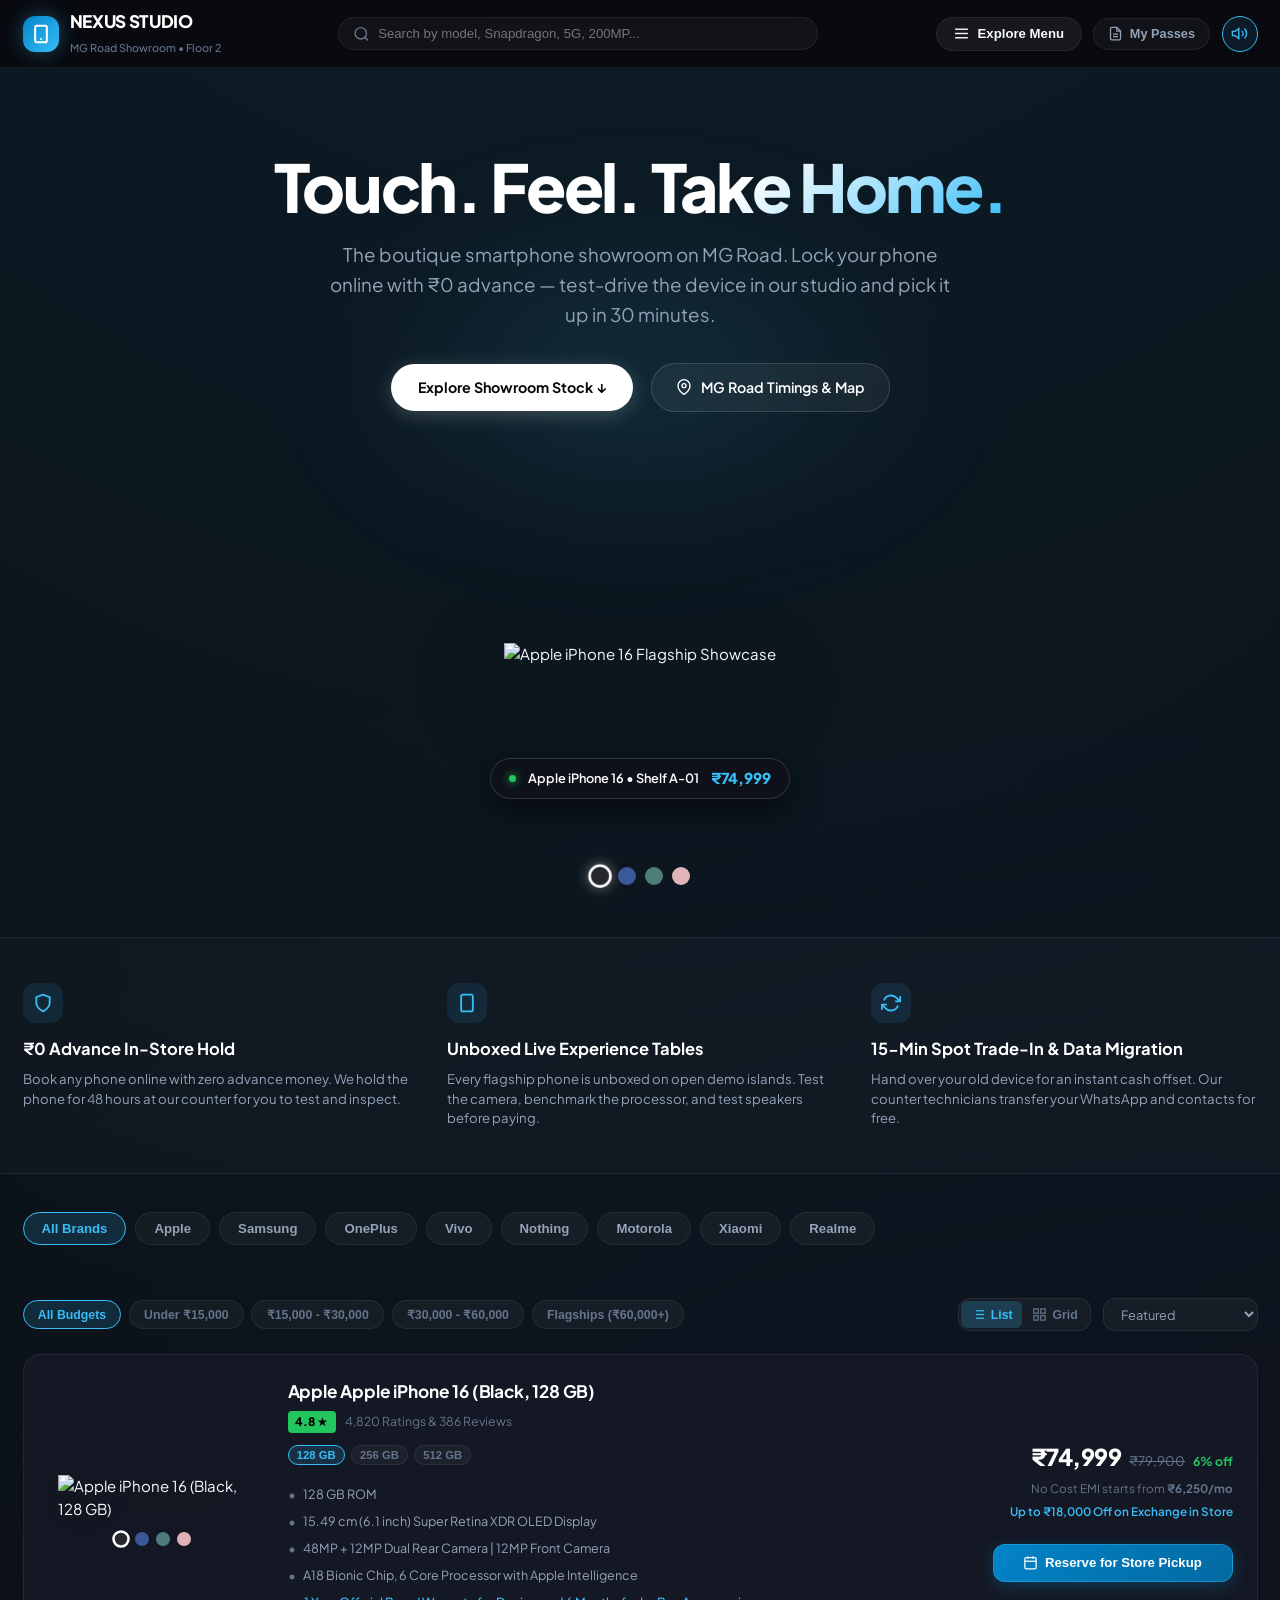
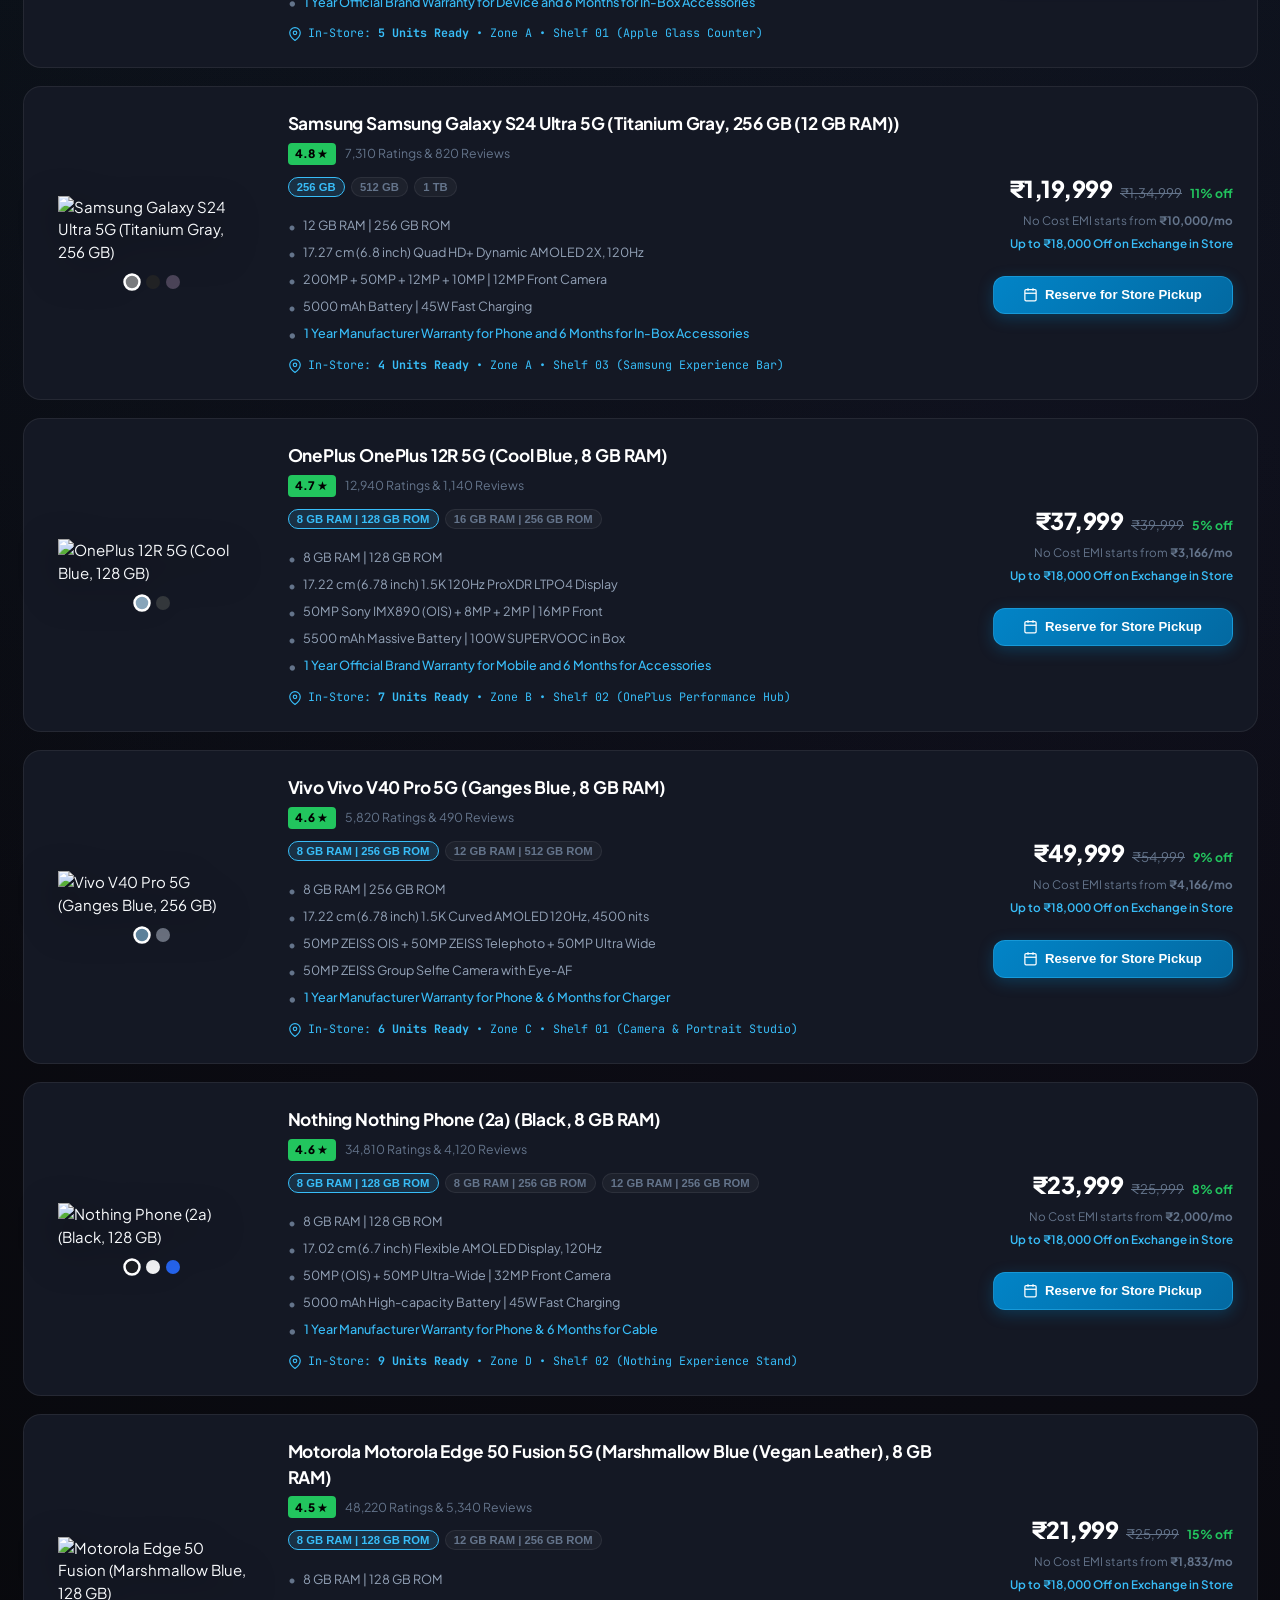
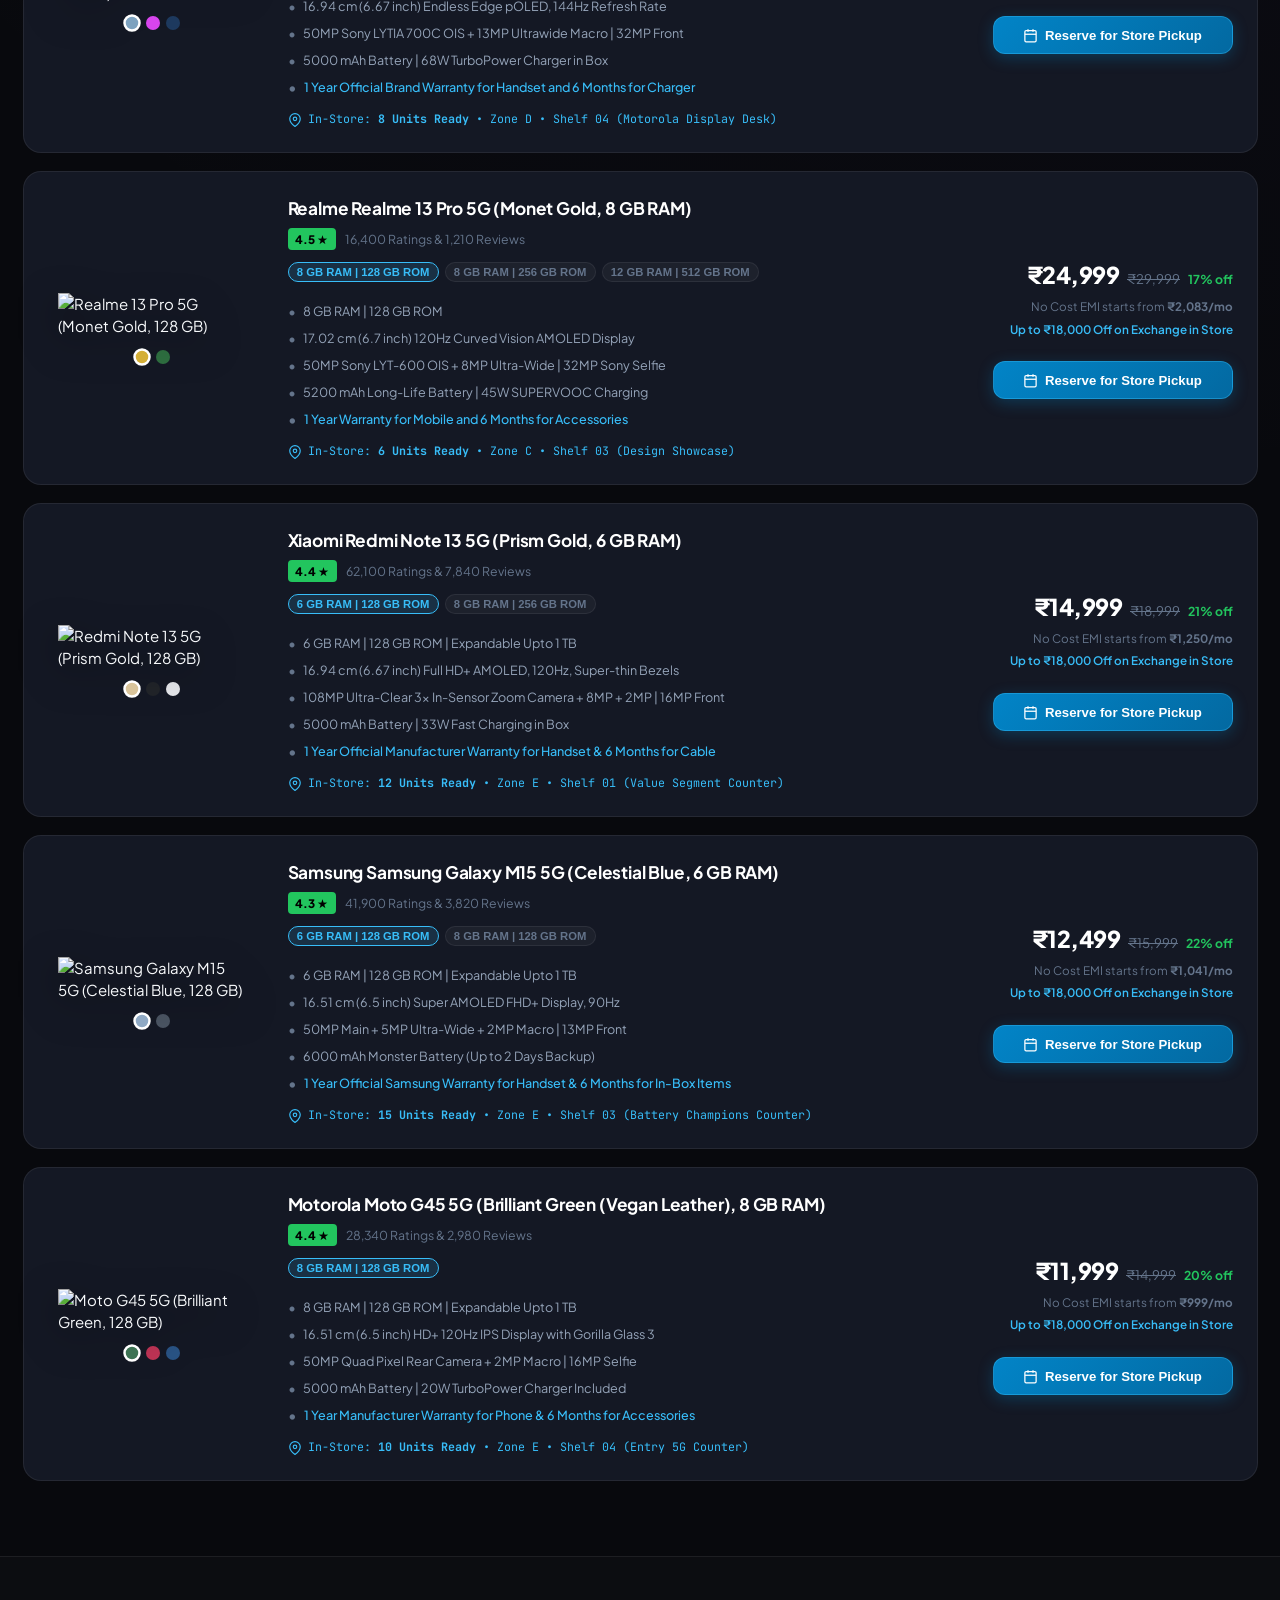
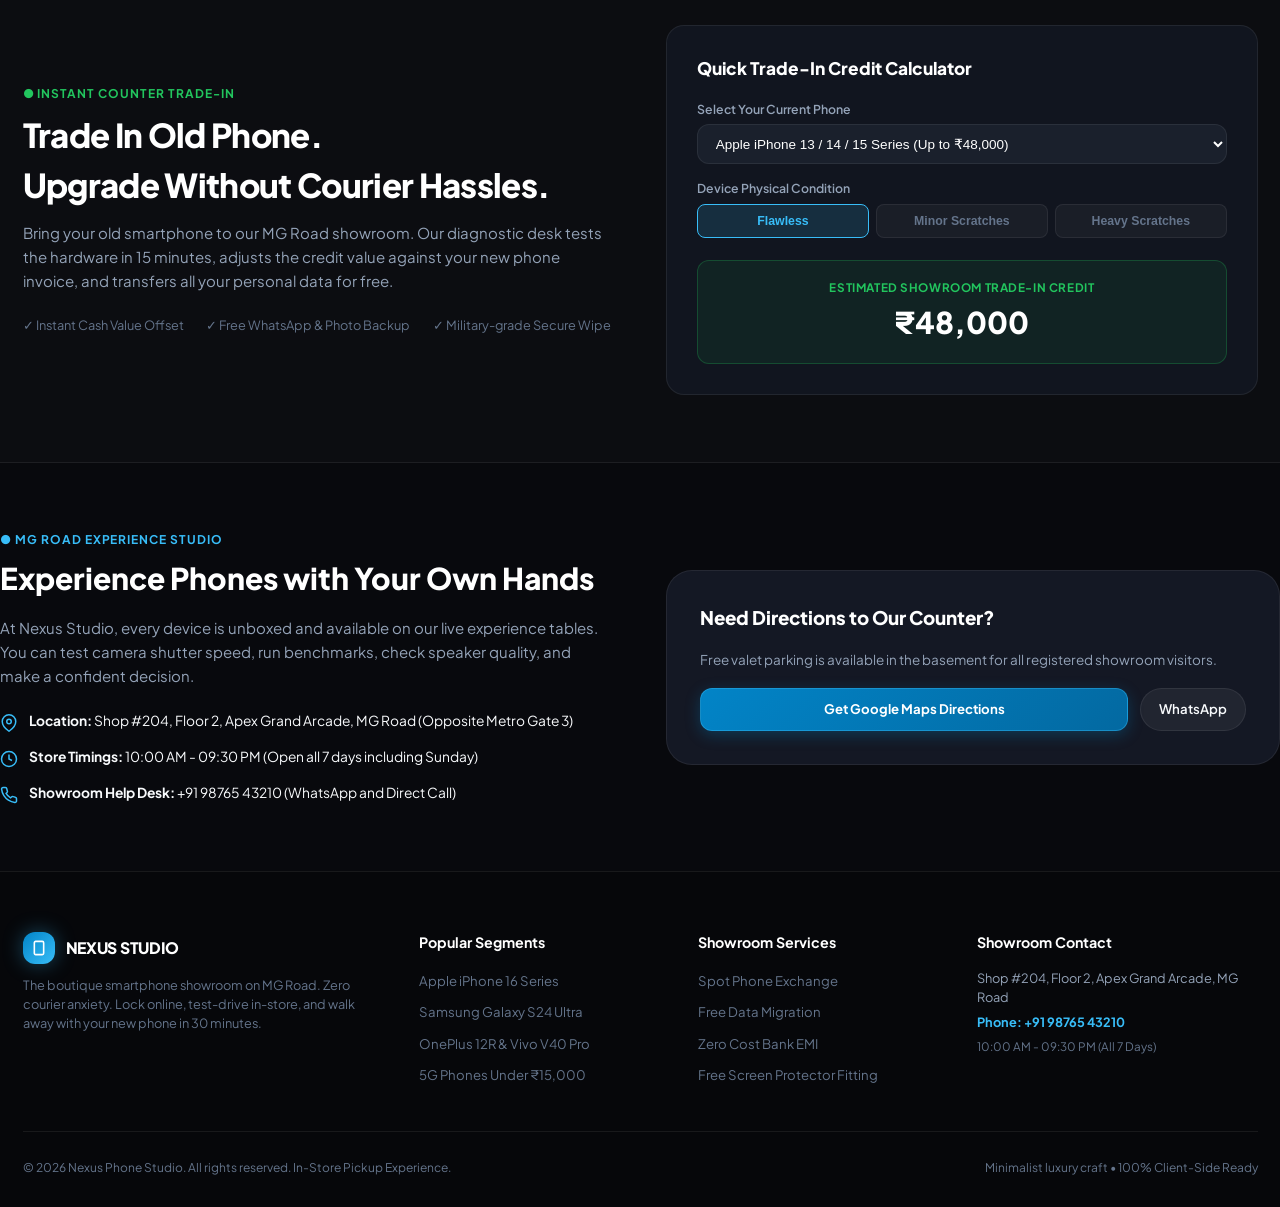
==== index.html @ be235a52 "Initial commit: Nexus Phone Studio luxury smartphone showroom website" ====
<!DOCTYPE html>
<html lang="en">
<head>
  <meta charset="UTF-8">
  <meta name="viewport" content="width=device-width, initial-scale=1.0, maximum-scale=1.0, user-scalable=no">
  <title>NEXUS STUDIO | Boutique Smartphone Showroom & In-Store Pickup</title>
  <meta name="description" content="The boutique smartphone showroom on MG Road. Reserve online with zero advance payment, test drive in-store, and pick up in 30 minutes.">
  
  <link rel="icon" href="data:image/svg+xml,<svg xmlns=%22http://www.w3.org/2000/svg%22 viewBox=%220 0 100 100%22><text y=%22.9em%22 font-size=%2290%22>📱</text></svg>">
  <meta name="theme-color" content="#08090d">

  <link rel="stylesheet" href="styles/main.css">
</head>
<body>

  <!-- Minimalist Top Navbar -->
  <header class="top-navbar">
    <div class="container nav-wrapper">
      
      <!-- Brand Logo -->
      <a href="#" class="brand-block">
        <div class="brand-icon">
          <svg width="20" height="20" viewBox="0 0 24 24" fill="none" stroke="currentColor" stroke-width="2.4" stroke-linecap="round" stroke-linejoin="round">
            <rect x="5" y="2" width="14" height="20" rx="2" ry="2"></rect>
            <line x1="12" y1="18" x2="12.01" y2="18"></line>
          </svg>
        </div>
        <div>
          <span class="brand-name">NEXUS STUDIO</span>
          <span class="brand-sub">MG Road Showroom • Floor 2</span>
        </div>
      </a>

      <!-- Center Search Field -->
      <div class="nav-search-wrap">
        <svg width="17" height="17" viewBox="0 0 24 24" fill="none" stroke="currentColor" stroke-width="2"><circle cx="11" cy="11" r="8"></circle><line x1="21" y1="21" x2="16.65" y2="16.65"></line></svg>
        <input type="text" id="navSearchInput" class="nav-search-input" placeholder="Search by model, Snapdragon, 5G, 200MP...">
      </div>

      <!-- Nav Actions (Explore Menu Button + Passes) -->
      <div class="nav-actions-wrap">
        
        <!-- Unified Explore Menu Button (Consolidates all navigation links) -->
        <button id="exploreMenuBtn" class="btn-explore-menu" title="Open Categories & Showroom Navigation">
          <svg width="17" height="17" viewBox="0 0 24 24" fill="none" stroke="currentColor" stroke-width="2"><line x1="3" y1="12" x2="21" y2="12"></line><line x1="3" y1="6" x2="21" y2="6"></line><line x1="3" y1="18" x2="21" y2="18"></line></svg>
          <span>Explore Menu</span>
        </button>

        <!-- My Reservations Pass Button -->
        <button class="btn-reservations-pill" onclick="openMyBookingsModal();" title="View my reserved phone passes">
          <svg width="15" height="15" viewBox="0 0 24 24" fill="none" stroke="currentColor" stroke-width="2"><path d="M14 2H6a2 2 0 0 0-2 2v16a2 2 0 0 0 2 2h12a2 2 0 0 0 2-2V8z"></path><polyline points="14 2 14 8 20 8"></polyline><line x1="16" y1="13" x2="8" y2="13"></line><line x1="16" y1="17" x2="8" y2="17"></line></svg>
          <span>My Passes</span>
          <span id="reservationsCountBadge" class="reservation-count-badge" style="display: none;">0</span>
        </button>

        <!-- Sound Synthesizer Toggle -->
        <button id="soundToggleBtn" class="icon-btn active" title="Toggle tactile sound effects">
          <svg width="17" height="17" viewBox="0 0 24 24" fill="none" stroke="currentColor" stroke-width="2"><polygon points="11 5 6 9 2 9 2 15 6 15 11 19 11 5"></polygon><path d="M19.07 4.93a10 10 0 0 1 0 14.14M15.54 8.46a5 5 0 0 1 0 7.07"></path></svg>
        </button>

      </div>
    </div>
  </header>

  <!-- Unified Slide-Out Explore Drawer -->
  <div class="explore-drawer-overlay" id="exploreDrawerOverlay">
    <div class="explore-drawer-panel">
      <div class="drawer-header">
        <h3>Showroom Directory</h3>
        <button class="modal-close-btn" id="closeExploreDrawer">
          <svg width="16" height="16" viewBox="0 0 24 24" fill="none" stroke="currentColor" stroke-width="2"><line x1="18" y1="6" x2="6" y2="18"></line><line x1="6" y1="6" x2="18" y2="18"></line></svg>
        </button>
      </div>

      <div class="drawer-section-title">Shop by Budget Tier</div>
      <ul class="drawer-nav-list">
        <li class="drawer-nav-item">
          <a href="#catalog" onclick="selectBudget('all');">
            <span>All Showroom Phones</span>
            <svg width="14" height="14" viewBox="0 0 24 24" fill="none" stroke="currentColor" stroke-width="2"><polyline points="9 18 15 12 9 6"></polyline></svg>
          </a>
        </li>
        <li class="drawer-nav-item">
          <a href="#catalog" onclick="selectBudget('under-15k');">
            <span>Budget Champions (Under ₹15,000)</span>
            <svg width="14" height="14" viewBox="0 0 24 24" fill="none" stroke="currentColor" stroke-width="2"><polyline points="9 18 15 12 9 6"></polyline></svg>
          </a>
        </li>
        <li class="drawer-nav-item">
          <a href="#catalog" onclick="selectBudget('15k-30k');">
            <span>Value Segment (₹15,000 - ₹30,000)</span>
            <svg width="14" height="14" viewBox="0 0 24 24" fill="none" stroke="currentColor" stroke-width="2"><polyline points="9 18 15 12 9 6"></polyline></svg>
          </a>
        </li>
        <li class="drawer-nav-item">
          <a href="#catalog" onclick="selectBudget('30k-60k');">
            <span>Premium Mid-Range (₹30,000 - ₹60,000)</span>
            <svg width="14" height="14" viewBox="0 0 24 24" fill="none" stroke="currentColor" stroke-width="2"><polyline points="9 18 15 12 9 6"></polyline></svg>
          </a>
        </li>
        <li class="drawer-nav-item">
          <a href="#catalog" onclick="selectBudget('flagship');">
            <span>Elite Flagships (₹60,000+)</span>
            <svg width="14" height="14" viewBox="0 0 24 24" fill="none" stroke="currentColor" stroke-width="2"><polyline points="9 18 15 12 9 6"></polyline></svg>
          </a>
        </li>
      </ul>

      <div class="drawer-section-title">Showroom Experience & Tools</div>
      <ul class="drawer-nav-list">
        <li class="drawer-nav-item">
          <a href="#tradeIn">
            <span>Instant Old Phone Trade-In Estimator</span>
            <svg width="14" height="14" viewBox="0 0 24 24" fill="none" stroke="currentColor" stroke-width="2"><polyline points="9 18 15 12 9 6"></polyline></svg>
          </a>
        </li>
        <li class="drawer-nav-item">
          <a href="#storeLocation">
            <span>MG Road Showroom Hours & Directions</span>
            <svg width="14" height="14" viewBox="0 0 24 24" fill="none" stroke="currentColor" stroke-width="2"><polyline points="9 18 15 12 9 6"></polyline></svg>
          </a>
        </li>
        <li class="drawer-nav-item">
          <a href="javascript:void(0)" onclick="openMyBookingsModal();">
            <span>View My Active Hold Passes</span>
            <svg width="14" height="14" viewBox="0 0 24 24" fill="none" stroke="currentColor" stroke-width="2"><polyline points="9 18 15 12 9 6"></polyline></svg>
          </a>
        </li>
      </ul>

      <div style="margin-top: auto; background: rgba(255,255,255,0.03); border: 1px solid var(--border-subtle); border-radius: var(--radius-md); padding: 1.2rem;">
        <div style="font-weight: 700; color: #fff; font-size: 0.95rem; margin-bottom: 0.3rem;">🏬 MG Road Experience Studio</div>
        <div style="font-size: 0.8rem; color: var(--text-secondary); line-height: 1.4; margin-bottom: 0.5rem;">
          Lock any smartphone online for ₹0 advance. Pick it up in 30 minutes at our counter after personal hands-on testing.
        </div>
        <span style="font-size: 0.75rem; color: var(--accent-cyan); font-weight: 700;">Open Today: 10:00 AM - 09:30 PM</span>
      </div>
    </div>
  </div>

  <!-- Ultra-Clean, Spacious Hero Section (Apple & Nothing Style) -->
  <section class="hero-luxury-stage">
    <div class="container">
      
      <!-- Big Bold Typography -->
      <h1 class="hero-headline">
        Touch. Feel. <span class="gradient-word">Take Home.</span>
      </h1>

      <p class="hero-subheading">
        The boutique smartphone showroom on MG Road. Lock your phone online with ₹0 advance — test-drive the device in our studio and pick it up in 30 minutes.
      </p>

      <!-- Two Clean Action Buttons -->
      <div class="hero-actions-center">
        <a href="#catalog" class="btn-hero-primary" onclick="window.soundEngine.playClick();">
          <span>Explore Showroom Stock ↓</span>
        </a>
        <a href="#storeLocation" class="btn-hero-secondary" onclick="window.soundEngine.playTick();">
          <svg width="16" height="16" viewBox="0 0 24 24" fill="none" stroke="currentColor" stroke-width="2"><path d="M21 10c0 7-9 13-9 13s-9-6-9-13a9 9 0 0 1 18 0z"></path><circle cx="12" cy="10" r="3"></circle></svg>
          <span>MG Road Timings & Map</span>
        </a>
      </div>

      <!-- Center Floating Unboxed Phone Showcase -->
      <div class="hero-phone-showcase">
        <div class="hero-phone-visual-wrap">
          <img 
            id="heroFeaturedImg"
            src="https://images.unsplash.com/photo-1592750475338-74b7b21085ab?auto=format&fit=crop&w=800&q=80" 
            alt="Apple iPhone 16 Flagship Showcase" 
            class="hero-featured-image"
          />

          <!-- Minimalist Floating Tag -->
          <div class="hero-phone-floating-tag">
            <span class="pulse-dot-green"></span>
            <span class="hero-tag-text" id="heroTagText">Apple iPhone 16 • Shelf A-01</span>
            <span class="hero-tag-price" id="heroTagPrice">₹74,999</span>
          </div>
        </div>

        <!-- Interactive Color Dots for Hero Phone -->
        <div class="hero-color-picker">
          <button class="hero-color-dot active" style="background-color: #26282b;" title="Black Titanium" data-hero-img="https://images.unsplash.com/photo-1592750475338-74b7b21085ab?auto=format&fit=crop&w=800&q=80" data-hero-title="Apple iPhone 16 (Black) • Shelf A-01" data-hero-price="₹74,999"></button>
          <button class="hero-color-dot" style="background-color: #3b5898;" title="Ultramarine" data-hero-img="https://images.unsplash.com/photo-1510557880182-3d4d3cba35a5?auto=format&fit=crop&w=800&q=80" data-hero-title="Apple iPhone 16 (Ultramarine) • Shelf A-01" data-hero-price="₹74,999"></button>
          <button class="hero-color-dot" style="background-color: #4f7d79;" title="Teal" data-hero-img="https://images.unsplash.com/photo-1565849904461-04a58ad377e0?auto=format&fit=crop&w=800&q=80" data-hero-title="Apple iPhone 16 (Teal) • Shelf A-01" data-hero-price="₹74,999"></button>
          <button class="hero-color-dot" style="background-color: #e0b4b8;" title="Pink" data-hero-img="https://images.unsplash.com/photo-1580910051074-3eb694886505?auto=format&fit=crop&w=800&q=80" data-hero-title="Apple iPhone 16 (Pink) • Shelf A-01" data-hero-price="₹74,999"></button>
        </div>
      </div>

    </div>
  </section>

  <!-- Clean 3-Pillar Trust Strip (Spacious, Uncluttered) -->
  <section class="trust-strip-section">
    <div class="container trust-pillars-grid">
      <div class="trust-pillar-card">
        <div class="trust-icon-box">
          <svg width="20" height="20" viewBox="0 0 24 24" fill="none" stroke="currentColor" stroke-width="2.2"><path d="M12 22s8-4 8-10V5l-8-3-8 3v7c0 6 8 10 8 10z"></path></svg>
        </div>
        <h3>₹0 Advance In-Store Hold</h3>
        <p>Book any phone online with zero advance money. We hold the phone for 48 hours at our counter for you to test and inspect.</p>
      </div>

      <div class="trust-pillar-card">
        <div class="trust-icon-box">
          <svg width="20" height="20" viewBox="0 0 24 24" fill="none" stroke="currentColor" stroke-width="2.2"><rect x="5" y="2" width="14" height="20" rx="2" ry="2"></rect><line x1="12" y1="18" x2="12.01" y2="18"></line></svg>
        </div>
        <h3>Unboxed Live Experience Tables</h3>
        <p>Every flagship phone is unboxed on open demo islands. Test the camera, benchmark the processor, and test speakers before paying.</p>
      </div>

      <div class="trust-pillar-card">
        <div class="trust-icon-box">
          <svg width="20" height="20" viewBox="0 0 24 24" fill="none" stroke="currentColor" stroke-width="2.2"><polyline points="23 4 23 10 17 10"></polyline><polyline points="1 20 1 14 7 14"></polyline><path d="M3.51 9a9 9 0 0 1 14.85-3.36L23 10M1 14l4.64 4.36A9 9 0 0 0 20.49 15"></path></svg>
        </div>
        <h3>15-Min Spot Trade-In & Data Migration</h3>
        <p>Hand over your old device for an instant cash offset. Our counter technicians transfer your WhatsApp and contacts for free.</p>
      </div>
    </div>
  </section>

  <!-- Clean Brand Selector Rail -->
  <section class="brand-rail-section">
    <div class="container">
      <div class="brand-pills-scroll" id="brandPillsScroll">
        <button class="brand-btn active" data-brand="all">All Brands</button>
        <button class="brand-btn" data-brand="Apple">Apple</button>
        <button class="brand-btn" data-brand="Samsung">Samsung</button>
        <button class="brand-btn" data-brand="OnePlus">OnePlus</button>
        <button class="brand-btn" data-brand="Vivo">Vivo</button>
        <button class="brand-btn" data-brand="Nothing">Nothing</button>
        <button class="brand-btn" data-brand="Motorola">Motorola</button>
        <button class="brand-btn" data-brand="Xiaomi">Xiaomi</button>
        <button class="brand-btn" data-brand="Realme">Realme</button>
      </div>
    </div>
  </section>

  <!-- Flipkart & Meesho Inspired Catalog Section -->
  <section class="catalog-section" id="catalog">
    <div class="container">
      
      <!-- Clean Catalog Header & Filter Bar -->
      <div class="catalog-header-clean">
        
        <!-- Budget Filters (Placed cleanly in catalog where they belong) -->
        <div class="budget-filter-group" id="budgetFilters">
          <button class="budget-filter-btn active" data-budget="all">All Budgets</button>
          <button class="budget-filter-btn" data-budget="under-15k">Under ₹15,000</button>
          <button class="budget-filter-btn" data-budget="15k-30k">₹15,000 - ₹30,000</button>
          <button class="budget-filter-btn" data-budget="30k-60k">₹30,000 - ₹60,000</button>
          <button class="budget-filter-btn" data-budget="flagship">Flagships (₹60,000+)</button>
        </div>

        <!-- View Mode & Sort Controls -->
        <div class="catalog-view-sort-group">
          <div class="view-mode-toggle">
            <button id="viewModeList" class="view-mode-btn active" title="Detailed Flipkart list view">
              <svg width="15" height="15" viewBox="0 0 24 24" fill="none" stroke="currentColor" stroke-width="2"><line x1="8" y1="6" x2="21" y2="6"></line><line x1="8" y1="12" x2="21" y2="12"></line><line x1="8" y1="18" x2="21" y2="18"></line><line x1="3" y1="6" x2="3.01" y2="6"></line><line x1="3" y1="12" x2="3.01" y2="12"></line><line x1="3" y1="18" x2="3.01" y2="18"></line></svg>
              <span>List</span>
            </button>
            <button id="viewModeGrid" class="view-mode-btn" title="Compact grid view">
              <svg width="15" height="15" viewBox="0 0 24 24" fill="none" stroke="currentColor" stroke-width="2"><rect x="3" y="3" width="7" height="7"></rect><rect x="14" y="3" width="7" height="7"></rect><rect x="14" y="14" width="7" height="7"></rect><rect x="3" y="14" width="7" height="7"></rect></svg>
              <span>Grid</span>
            </button>
          </div>

          <select id="sortSelect" class="sort-select">
            <option value="featured">Featured</option>
            <option value="price-low">Price: Low to High</option>
            <option value="price-high">Price: High to Low</option>
            <option value="rating">Top Rated</option>
          </select>
        </div>

      </div>

      <!-- Phone Cards Dynamic Container (Flipkart List / Grid) -->
      <div id="phoneContainer" class="phone-list-container">
        <!-- Rendered by scripts/app.js -->
      </div>

    </div>
  </section>

  <!-- Spot Trade-In & Exchange Estimator -->
  <section class="trade-in-strip-section" id="tradeIn">
    <div class="container trade-in-flex">
      <div>
        <div style="font-size: 0.8rem; color: var(--accent-green); font-weight: 700; text-transform: uppercase; letter-spacing: 0.08em; margin-bottom: 0.5rem;">
          ● Instant Counter Trade-In
        </div>
        <h2 style="font-size: 2.2rem; font-weight: 800; color: #fff; margin-bottom: 0.8rem; letter-spacing: -0.02em;">
          Trade In Old Phone.<br>Upgrade Without Courier Hassles.
        </h2>
        <p style="color: var(--text-secondary); font-size: 1rem; line-height: 1.6; margin-bottom: 1.5rem;">
          Bring your old smartphone to our MG Road showroom. Our diagnostic desk tests the hardware in 15 minutes, adjusts the credit value against your new phone invoice, and transfers all your personal data for free.
        </p>
        <div style="display: flex; gap: 1.5rem; color: var(--text-muted); font-size: 0.85rem;">
          <div>✓ Instant Cash Value Offset</div>
          <div>✓ Free WhatsApp & Photo Backup</div>
          <div>✓ Military-grade Secure Wipe</div>
        </div>
      </div>

      <!-- Trade-In Calculator Box -->
      <div class="trade-calc-panel">
        <h3 style="font-size: 1.15rem; font-weight: 800; color: #fff; margin-bottom: 1.2rem;">Quick Trade-In Credit Calculator</h3>
        
        <div style="margin-bottom: 1rem;">
          <label style="display: block; font-size: 0.82rem; font-weight: 600; color: var(--text-secondary); margin-bottom: 0.4rem;">Select Your Current Phone</label>
          <select id="tradeDeviceSelect" style="width: 100%; background: #1a202c; border: 1px solid var(--border-subtle); border-radius: var(--radius-md); padding: 0.7rem 0.9rem; color: #fff; outline: none; font-size: 0.9rem;">
            <option value="iphone-13-15" data-max="48000">Apple iPhone 13 / 14 / 15 Series (Up to ₹48,000)</option>
            <option value="iphone-11-12" data-max="26000">Apple iPhone 11 / 12 Series (Up to ₹26,000)</option>
            <option value="samsung-s22-24" data-max="42000">Samsung Galaxy S22 / S23 / S24 Series (Up to ₹42,000)</option>
            <option value="oneplus-10-12" data-max="28000">OnePlus 10 / 11 / 12 Series (Up to ₹28,000)</option>
            <option value="budget-midrange" data-max="14000">Xiaomi / Realme / Moto 5G Models (Up to ₹14,000)</option>
          </select>
        </div>

        <div style="margin-bottom: 1.5rem;">
          <label style="display: block; font-size: 0.82rem; font-weight: 600; color: var(--text-secondary); margin-bottom: 0.4rem;">Device Physical Condition</label>
          <div style="display: grid; grid-template-columns: repeat(3, 1fr); gap: 0.5rem;">
            <button class="budget-filter-btn cond-btn active" data-factor="1.0" style="text-align: center; border-radius: var(--radius-sm); padding: 0.6rem 0.3rem;">Flawless</button>
            <button class="budget-filter-btn cond-btn" data-factor="0.8" style="text-align: center; border-radius: var(--radius-sm); padding: 0.6rem 0.3rem;">Minor Scratches</button>
            <button class="budget-filter-btn cond-btn" data-factor="0.55" style="text-align: center; border-radius: var(--radius-sm); padding: 0.6rem 0.3rem;">Heavy Scratches</button>
          </div>
        </div>

        <div style="background: rgba(34, 197, 94, 0.08); border: 1px solid rgba(34, 197, 94, 0.25); border-radius: var(--radius-md); padding: 1.2rem; text-align: center;">
          <span style="font-size: 0.78rem; color: var(--accent-green); text-transform: uppercase; font-weight: 700; letter-spacing: 0.05em; display: block; margin-bottom: 0.2rem;">Estimated Showroom Trade-In Credit</span>
          <strong id="tradeOutputValue" style="font-size: 2rem; font-weight: 800; color: #ffffff;">₹48,000</strong>
        </div>
      </div>
    </div>
  </section>

  <!-- Showroom Physical Location Section -->
  <section class="container" id="storeLocation" style="padding: 4.5rem 0;">
    <div style="display: grid; grid-template-columns: 1fr 1fr; gap: 3.5rem; align-items: center;">
      <div>
        <div style="font-size: 0.8rem; color: var(--accent-cyan); font-weight: 700; text-transform: uppercase; letter-spacing: 0.08em; margin-bottom: 0.5rem;">
          ● MG Road Experience Studio
        </div>
        <h2 style="font-size: 2rem; font-weight: 800; color: #fff; margin-bottom: 1rem;">Experience Phones with Your Own Hands</h2>
        <p style="color: var(--text-secondary); font-size: 1rem; line-height: 1.6; margin-bottom: 1.5rem;">
          At Nexus Studio, every device is unboxed and available on our live experience tables. You can test camera shutter speed, run benchmarks, check speaker quality, and make a confident decision.
        </p>

        <div style="display: flex; flex-direction: column; gap: 1rem; font-size: 0.92rem; color: var(--text-primary);">
          <div style="display: flex; gap: 0.75rem; align-items: flex-start;">
            <svg style="color: var(--accent-cyan); flex-shrink: 0; margin-top: 0.2rem;" width="18" height="18" viewBox="0 0 24 24" fill="none" stroke="currentColor" stroke-width="2"><path d="M21 10c0 7-9 13-9 13s-9-6-9-13a9 9 0 0 1 18 0z"></path><circle cx="12" cy="10" r="3"></circle></svg>
            <div><strong>Location:</strong> Shop #204, Floor 2, Apex Grand Arcade, MG Road (Opposite Metro Gate 3)</div>
          </div>
          <div style="display: flex; gap: 0.75rem; align-items: flex-start;">
            <svg style="color: var(--accent-cyan); flex-shrink: 0; margin-top: 0.2rem;" width="18" height="18" viewBox="0 0 24 24" fill="none" stroke="currentColor" stroke-width="2"><circle cx="12" cy="12" r="10"></circle><polyline points="12 6 12 12 16 14"></polyline></svg>
            <div><strong>Store Timings:</strong> 10:00 AM - 09:30 PM (Open all 7 days including Sunday)</div>
          </div>
          <div style="display: flex; gap: 0.75rem; align-items: flex-start;">
            <svg style="color: var(--accent-cyan); flex-shrink: 0; margin-top: 0.2rem;" width="18" height="18" viewBox="0 0 24 24" fill="none" stroke="currentColor" stroke-width="2"><path d="M22 16.92v3a2 2 0 0 1-2.18 2 19.79 19.79 0 0 1-8.63-3.07 19.5 19.5 0 0 1-6-6 19.79 19.79 0 0 1-3.07-8.67A2 2 0 0 1 4.11 2h3a2 2 0 0 1 2 1.72 12.84 12.84 0 0 0 .7 2.81 2 2 0 0 1-.45 2.11L8.09 9.91a16 16 0 0 0 6 6l1.27-1.27a2 2 0 0 1 2.11-.45 12.84 12.84 0 0 0 2.81.7A2 2 0 0 1 22 16.92z"></path></svg>
            <div><strong>Showroom Help Desk:</strong> +91 98765 43210 (WhatsApp and Direct Call)</div>
          </div>
        </div>
      </div>

      <!-- Action Card -->
      <div style="background: var(--bg-card); border: 1px solid var(--border-subtle); border-radius: var(--radius-xl); padding: 2.2rem; display: flex; flex-direction: column; gap: 1.2rem;">
        <h3 style="font-size: 1.25rem; font-weight: 800; color: #fff;">Need Directions to Our Counter?</h3>
        <p style="font-size: 0.9rem; color: var(--text-secondary); line-height: 1.5;">
          Free valet parking is available in the basement for all registered showroom visitors.
        </p>
        <div style="display: flex; gap: 0.8rem;">
          <a href="https://maps.google.com" target="_blank" class="btn-primary-reserve" style="flex: 1; text-decoration: none; margin-top: 0;">
            <span>Get Google Maps Directions</span>
          </a>
          <a href="https://wa.me/919876543210" target="_blank" class="btn-explore-menu" style="display: flex; align-items: center; justify-content: center; text-decoration: none; padding: 0.7rem 1.2rem;">
            <span>WhatsApp</span>
          </a>
        </div>
      </div>
    </div>
  </section>

  <!-- Reservation Pass Modal -->
  <div class="modal-overlay" id="reservationModal">
    <div class="reservation-modal-box">
      <button class="modal-close-btn" id="modalCloseBtn">
        <svg width="16" height="16" viewBox="0 0 24 24" fill="none" stroke="currentColor" stroke-width="2"><line x1="18" y1="6" x2="6" y2="18"></line><line x1="6" y1="6" x2="18" y2="18"></line></svg>
      </button>
      <div id="reservationModalContent">
        <!-- Rendered dynamically by scripts/app.js -->
      </div>
    </div>
  </div>

  <!-- My Bookings Modal -->
  <div class="modal-overlay" id="myBookingsModal">
    <div class="reservation-modal-box">
      <button class="modal-close-btn" onclick="closeMyBookingsModal();">
        <svg width="16" height="16" viewBox="0 0 24 24" fill="none" stroke="currentColor" stroke-width="2"><line x1="18" y1="6" x2="6" y2="18"></line><line x1="6" y1="6" x2="18" y2="18"></line></svg>
      </button>
      <div style="margin-bottom: 1.5rem;">
        <h3 style="font-size: 1.4rem; font-weight: 800; color: #fff; margin-bottom: 0.3rem;">My In-Store Hold Passes</h3>
        <p style="font-size: 0.85rem; color: var(--text-secondary);">Your active reservations and counter QR pickup codes.</p>
      </div>
      <div id="myBookingsList"></div>
    </div>
  </div>

  <!-- Minimalist Clean Footer -->
  <footer class="main-footer">
    <div class="container">
      <div class="footer-top-grid">
        <div class="footer-col">
          <div class="brand-block" style="margin-bottom: 0.8rem;">
            <div class="brand-icon" style="width: 32px; height: 32px;">
              <svg width="16" height="16" viewBox="0 0 24 24" fill="none" stroke="currentColor" stroke-width="2.4"><rect x="5" y="2" width="14" height="20" rx="2" ry="2"></rect><line x1="12" y1="18" x2="12.01" y2="18"></line></svg>
            </div>
            <span class="brand-name" style="font-size: 1.05rem;">NEXUS STUDIO</span>
          </div>
          <p style="font-size: 0.85rem; color: var(--text-muted); line-height: 1.5;">
            The boutique smartphone showroom on MG Road. Zero courier anxiety. Lock online, test-drive in-store, and walk away with your new phone in 30 minutes.
          </p>
        </div>

        <div class="footer-col">
          <h4>Popular Segments</h4>
          <ul>
            <li><a href="#catalog" onclick="selectBudget('flagship');">Apple iPhone 16 Series</a></li>
            <li><a href="#catalog" onclick="selectBudget('flagship');">Samsung Galaxy S24 Ultra</a></li>
            <li><a href="#catalog" onclick="selectBudget('30k-60k');">OnePlus 12R & Vivo V40 Pro</a></li>
            <li><a href="#catalog" onclick="selectBudget('under-15k');">5G Phones Under ₹15,000</a></li>
          </ul>
        </div>

        <div class="footer-col">
          <h4>Showroom Services</h4>
          <ul>
            <li><a href="#tradeIn">Spot Phone Exchange</a></li>
            <li><a href="#storeLocation">Free Data Migration</a></li>
            <li><a href="#storeLocation">Zero Cost Bank EMI</a></li>
            <li><a href="#storeLocation">Free Screen Protector Fitting</a></li>
          </ul>
        </div>

        <div class="footer-col">
          <h4>Showroom Contact</h4>
          <p style="font-size: 0.85rem; color: var(--text-secondary); margin-bottom: 0.4rem;">Shop #204, Floor 2, Apex Grand Arcade, MG Road</p>
          <p style="font-size: 0.85rem; color: var(--accent-cyan); font-weight: 700;">Phone: +91 98765 43210</p>
          <p style="font-size: 0.78rem; color: var(--text-muted); margin-top: 0.4rem;">10:00 AM - 09:30 PM (All 7 Days)</p>
        </div>
      </div>

      <div style="border-top: 1px solid var(--border-subtle); padding-top: 1.8rem; display: flex; justify-content: space-between; align-items: center; font-size: 0.8rem; color: var(--text-muted); flex-wrap: wrap; gap: 1rem;">
        <div>© 2026 Nexus Phone Studio. All rights reserved. In-Store Pickup Experience.</div>
        <div>Minimalist luxury craft • 100% Client-Side Ready</div>
      </div>
    </div>
  </footer>

  <!-- Scripts -->
  <script src="scripts/phones-data.js"></script>
  <script src="scripts/sound-fx.js"></script>
  <script src="scripts/qr-generator.js"></script>
  <script src="scripts/app.js"></script>
</body>
</html>
---- styles/main.css ----
/* ==========================================================================
   NEXUS PHONE STUDIO - LUXURY MINIMALIST DESIGN SYSTEM
   Philosophy: Apple Store Widescreen Elegance + Flipkart Retail Precision
   Zero Clutter • Ultra-Clean Breathing Room • Tactile Micro-Interactions
   ========================================================================== */

@import url('https://fonts.googleapis.com/css2?family=Plus+Jakarta+Sans:wght@400;500;600;700;800&family=JetBrains+Mono:wght@400;500;600&display=swap');

:root {
  --bg-deep: #08090d;
  --bg-surface: #0f121a;
  --bg-card: #141824;
  --bg-card-hover: #1a2030;
  
  --border-subtle: rgba(255, 255, 255, 0.07);
  --border-medium: rgba(255, 255, 255, 0.14);
  --border-glow: rgba(56, 189, 248, 0.35);

  --accent-cyan: #38bdf8;
  --accent-blue: #0284c7;
  --accent-green: #22c55e;
  --accent-green-bg: rgba(34, 197, 94, 0.12);

  --text-primary: #f8fafc;
  --text-secondary: #94a3b8;
  --text-muted: #64748b;

  --font-sans: 'Plus Jakarta Sans', -apple-system, BlinkMacSystemFont, sans-serif;
  --font-mono: 'JetBrains Mono', monospace;

  --radius-sm: 8px;
  --radius-md: 12px;
  --radius-lg: 18px;
  --radius-xl: 26px;
  --radius-full: 9999px;

  --ease-spring: cubic-bezier(0.16, 1, 0.3, 1);
}

/* Base Reset */
*, *::before, *::after {
  box-sizing: border-box;
  margin: 0;
  padding: 0;
  -webkit-font-smoothing: antialiased;
}

html {
  font-family: var(--font-sans);
  background-color: var(--bg-deep);
  color: var(--text-primary);
  scroll-behavior: smooth;
  font-size: 15px;
}

body {
  min-height: 100vh;
  background-color: var(--bg-deep);
  background-image: 
    radial-gradient(circle at 50% -10%, rgba(56, 189, 248, 0.12) 0%, transparent 50%),
    radial-gradient(circle at 85% 35%, rgba(139, 92, 246, 0.05) 0%, transparent 40%);
  color: var(--text-primary);
  line-height: 1.5;
  overflow-x: hidden;
}

.container {
  width: 100%;
  max-width: 1320px;
  margin: 0 auto;
  padding: 0 1.5rem;
}

/* ==========================================================================
   MINIMALIST TOP NAVBAR (CLEAN & RESTAINED)
   ========================================================================== */
.top-navbar {
  position: sticky;
  top: 0;
  z-index: 50;
  background: rgba(8, 9, 13, 0.88);
  backdrop-filter: blur(20px);
  -webkit-backdrop-filter: blur(20px);
  border-bottom: 1px solid var(--border-subtle);
  height: 68px;
  display: flex;
  align-items: center;
}

.nav-wrapper {
  display: flex;
  align-items: center;
  justify-content: space-between;
  gap: 1.5rem;
  width: 100%;
}

.brand-block {
  display: flex;
  align-items: center;
  gap: 0.75rem;
  text-decoration: none;
  color: var(--text-primary);
}

.brand-icon {
  width: 36px;
  height: 36px;
  border-radius: var(--radius-md);
  background: linear-gradient(135deg, #0284c7, #38bdf8);
  display: flex;
  align-items: center;
  justify-content: center;
  color: #fff;
  box-shadow: 0 0 20px rgba(56, 189, 248, 0.35);
}

.brand-name {
  font-size: 1.15rem;
  font-weight: 800;
  letter-spacing: -0.02em;
  color: #ffffff;
  display: block;
}

.brand-sub {
  font-size: 0.72rem;
  color: var(--text-muted);
  font-weight: 500;
}

.nav-search-wrap {
  flex: 1;
  max-width: 480px;
  position: relative;
}

.nav-search-wrap svg {
  position: absolute;
  left: 1rem;
  top: 50%;
  transform: translateY(-50%);
  color: var(--text-muted);
  pointer-events: none;
}

.nav-search-input {
  width: 100%;
  background: rgba(255, 255, 255, 0.04);
  border: 1px solid var(--border-subtle);
  border-radius: var(--radius-full);
  padding: 0.55rem 1rem 0.55rem 2.6rem;
  color: #ffffff;
  font-size: 0.88rem;
  outline: none;
  transition: all 0.2s ease;
}

.nav-search-input:focus {
  background: rgba(255, 255, 255, 0.08);
  border-color: var(--accent-cyan);
  box-shadow: 0 0 16px rgba(56, 189, 248, 0.2);
}

.nav-actions-wrap {
  display: flex;
  align-items: center;
  gap: 0.75rem;
}

.btn-explore-menu {
  display: inline-flex;
  align-items: center;
  gap: 0.5rem;
  background: rgba(255, 255, 255, 0.06);
  border: 1px solid var(--border-subtle);
  color: var(--text-primary);
  padding: 0.5rem 1.1rem;
  border-radius: var(--radius-full);
  font-weight: 600;
  font-size: 0.88rem;
  cursor: pointer;
  transition: all 0.2s var(--ease-spring);
}

.btn-explore-menu:hover, .btn-explore-menu.active {
  background: rgba(56, 189, 248, 0.15);
  border-color: var(--accent-cyan);
  color: var(--accent-cyan);
}

.btn-reservations-pill {
  display: inline-flex;
  align-items: center;
  gap: 0.45rem;
  background: rgba(255, 255, 255, 0.04);
  border: 1px solid var(--border-subtle);
  color: var(--text-secondary);
  padding: 0.5rem 0.95rem;
  border-radius: var(--radius-full);
  font-size: 0.85rem;
  font-weight: 600;
  cursor: pointer;
  transition: all 0.2s ease;
}

.btn-reservations-pill:hover {
  background: rgba(255, 255, 255, 0.08);
  color: #ffffff;
}

.reservation-count-badge {
  background: var(--accent-cyan);
  color: #0b0d13;
  font-weight: 800;
  font-size: 0.72rem;
  padding: 0.1rem 0.45rem;
  border-radius: var(--radius-full);
}

.icon-btn {
  width: 36px;
  height: 36px;
  border-radius: 50%;
  background: rgba(255, 255, 255, 0.04);
  border: 1px solid var(--border-subtle);
  color: var(--text-secondary);
  display: flex;
  align-items: center;
  justify-content: center;
  cursor: pointer;
  transition: all 0.2s ease;
}

.icon-btn:hover {
  color: #ffffff;
  background: rgba(255, 255, 255, 0.08);
}

.icon-btn.active {
  color: var(--accent-cyan);
  border-color: var(--accent-cyan);
  background: rgba(56, 189, 248, 0.1);
}

/* ==========================================================================
   BREATHTAKING, CLEAN HERO SECTION (APPLE & NOTHING STYLE)
   NO CLUTTER • NO MESSY BADGES • VAST SPACIOUS DRAMA
   ========================================================================== */
.hero-luxury-stage {
  padding: 5.5rem 0 3.5rem;
  text-align: center;
  position: relative;
  overflow: hidden;
}

.hero-luxury-stage::before {
  content: '';
  position: absolute;
  top: 15%;
  left: 50%;
  transform: translateX(-50%);
  width: 650px;
  height: 350px;
  background: radial-gradient(ellipse, rgba(56, 189, 248, 0.14) 0%, transparent 70%);
  filter: blur(60px);
  pointer-events: none;
  z-index: 0;
}

.hero-headline {
  font-size: clamp(2.8rem, 5.2vw, 4.4rem);
  font-weight: 800;
  letter-spacing: -0.035em;
  line-height: 1.08;
  color: #ffffff;
  margin-bottom: 1.2rem;
  position: relative;
  z-index: 1;
}

.hero-headline span.gradient-word {
  background: linear-gradient(135deg, #ffffff 30%, #38bdf8 100%);
  -webkit-background-clip: text;
  -webkit-text-fill-color: transparent;
}

.hero-subheading {
  font-size: clamp(1.05rem, 1.8vw, 1.25rem);
  color: var(--text-secondary);
  max-width: 620px;
  margin: 0 auto 2.2rem;
  line-height: 1.6;
  font-weight: 400;
  position: relative;
  z-index: 1;
}

.hero-actions-center {
  display: flex;
  align-items: center;
  justify-content: center;
  gap: 1.2rem;
  margin-bottom: 3.5rem;
  position: relative;
  z-index: 1;
  flex-wrap: wrap;
}

.btn-hero-primary {
  display: inline-flex;
  align-items: center;
  gap: 0.6rem;
  background: #ffffff;
  color: #08090d;
  padding: 0.85rem 1.8rem;
  border-radius: var(--radius-full);
  font-weight: 700;
  font-size: 0.95rem;
  text-decoration: none;
  transition: all 0.25s var(--ease-spring);
  box-shadow: 0 4px 20px rgba(255, 255, 255, 0.2);
}

.btn-hero-primary:hover {
  transform: translateY(-2px);
  box-shadow: 0 8px 30px rgba(56, 189, 248, 0.4);
  background: var(--accent-cyan);
}

.btn-hero-secondary {
  display: inline-flex;
  align-items: center;
  gap: 0.6rem;
  background: rgba(255, 255, 255, 0.05);
  color: #ffffff;
  padding: 0.85rem 1.6rem;
  border-radius: var(--radius-full);
  font-weight: 600;
  font-size: 0.95rem;
  text-decoration: none;
  border: 1px solid var(--border-medium);
  transition: all 0.25s ease;
}

.btn-hero-secondary:hover {
  background: rgba(255, 255, 255, 0.1);
  border-color: #ffffff;
}

/* Floating Center Phone Showcase (Unboxed, Majestic, Zero Clutter) */
.hero-phone-showcase {
  position: relative;
  max-width: 480px;
  margin: 0 auto;
  z-index: 2;
}

.hero-phone-visual-wrap {
  height: 380px;
  display: flex;
  align-items: center;
  justify-content: center;
  position: relative;
}

.hero-featured-image {
  max-height: 360px;
  max-width: 100%;
  object-fit: contain;
  filter: drop-shadow(0 30px 45px rgba(0, 0, 0, 0.8));
  transition: transform 0.5s var(--ease-spring), filter 0.5s ease;
}

.hero-phone-showcase:hover .hero-featured-image {
  transform: scale(1.04) translateY(-6px);
  filter: drop-shadow(0 35px 50px rgba(56, 189, 248, 0.25));
}

/* Minimalist Floating Status Tag */
.hero-phone-floating-tag {
  position: absolute;
  bottom: 45px;
  left: 50%;
  transform: translateX(-50%);
  display: flex;
  align-items: center;
  gap: 0.8rem;
  background: rgba(15, 18, 26, 0.88);
  backdrop-filter: blur(16px);
  border: 1px solid var(--border-medium);
  padding: 0.55rem 1.2rem;
  border-radius: var(--radius-full);
  box-shadow: 0 10px 30px rgba(0, 0, 0, 0.6);
  white-space: nowrap;
}

.pulse-dot-green {
  width: 7px;
  height: 7px;
  border-radius: 50%;
  background: var(--accent-green);
  box-shadow: 0 0 8px var(--accent-green);
}

.hero-tag-text {
  font-size: 0.85rem;
  font-weight: 600;
  color: #ffffff;
}

.hero-tag-price {
  color: var(--accent-cyan);
  font-weight: 800;
}

/* Minimal Interactive Color Swatches */
.hero-color-picker {
  display: flex;
  align-items: center;
  justify-content: center;
  gap: 0.6rem;
  margin-top: 1.5rem;
}

.hero-color-dot {
  width: 18px;
  height: 18px;
  border-radius: 50%;
  border: 2px solid transparent;
  cursor: pointer;
  transition: all 0.2s ease;
}

.hero-color-dot:hover {
  transform: scale(1.2);
}

.hero-color-dot.active {
  border-color: #ffffff;
  transform: scale(1.3);
  box-shadow: 0 0 10px rgba(255, 255, 255, 0.4);
}

/* ==========================================================================
   CLEAN 3-PILLAR TRUST STRIP (BREATHING ROOM)
   ========================================================================== */
.trust-strip-section {
  padding: 3rem 0;
  border-top: 1px solid var(--border-subtle);
  border-bottom: 1px solid var(--border-subtle);
  background: rgba(255, 255, 255, 0.015);
}

.trust-pillars-grid {
  display: grid;
  grid-template-columns: repeat(3, 1fr);
  gap: 2.5rem;
}

.trust-pillar-card {
  display: flex;
  flex-direction: column;
  gap: 0.5rem;
}

.trust-icon-box {
  width: 40px;
  height: 40px;
  border-radius: var(--radius-md);
  background: rgba(56, 189, 248, 0.1);
  color: var(--accent-cyan);
  display: flex;
  align-items: center;
  justify-content: center;
  margin-bottom: 0.4rem;
}

.trust-pillar-card h3 {
  font-size: 1.1rem;
  font-weight: 700;
  color: #ffffff;
}

.trust-pillar-card p {
  font-size: 0.88rem;
  color: var(--text-secondary);
  line-height: 1.5;
}

/* ==========================================================================
   BRANDS SELECTOR RAIL
   ========================================================================== */
.brand-rail-section {
  padding: 2.5rem 0 1rem;
}

.brand-pills-scroll {
  display: flex;
  align-items: center;
  gap: 0.6rem;
  overflow-x: auto;
  padding-bottom: 0.5rem;
  scrollbar-width: none;
}

.brand-pills-scroll::-webkit-scrollbar {
  display: none;
}

.brand-btn {
  display: inline-flex;
  align-items: center;
  gap: 0.4rem;
  padding: 0.55rem 1.2rem;
  border-radius: var(--radius-full);
  background: rgba(255, 255, 255, 0.04);
  border: 1px solid var(--border-subtle);
  color: var(--text-secondary);
  font-size: 0.88rem;
  font-weight: 600;
  cursor: pointer;
  white-space: nowrap;
  transition: all 0.2s ease;
}

.brand-btn:hover {
  background: rgba(255, 255, 255, 0.08);
  color: #ffffff;
  border-color: var(--border-medium);
}

.brand-btn.active {
  background: rgba(56, 189, 248, 0.15);
  border-color: var(--accent-cyan);
  color: var(--accent-cyan);
}

/* ==========================================================================
   CATALOG SECTION: FLIPKART & MEESHO SPECIFICATION STANDARD
   ========================================================================== */
.catalog-section {
  padding: 2rem 0 5rem;
}

.catalog-header-clean {
  display: flex;
  justify-content: space-between;
  align-items: center;
  margin-bottom: 1.5rem;
  flex-wrap: wrap;
  gap: 1rem;
}

.budget-filter-group {
  display: flex;
  align-items: center;
  gap: 0.5rem;
  flex-wrap: wrap;
}

.budget-filter-btn {
  padding: 0.45rem 0.95rem;
  border-radius: var(--radius-full);
  background: rgba(255, 255, 255, 0.04);
  border: 1px solid var(--border-subtle);
  color: var(--text-muted);
  font-size: 0.82rem;
  font-weight: 600;
  cursor: pointer;
  transition: all 0.2s ease;
}

.budget-filter-btn:hover {
  background: rgba(255, 255, 255, 0.08);
  color: var(--text-primary);
}

.budget-filter-btn.active {
  background: rgba(56, 189, 248, 0.15);
  border-color: var(--accent-cyan);
  color: var(--accent-cyan);
}

.catalog-view-sort-group {
  display: flex;
  align-items: center;
  gap: 0.8rem;
}

.view-mode-toggle {
  display: flex;
  background: rgba(255, 255, 255, 0.04);
  border: 1px solid var(--border-subtle);
  border-radius: var(--radius-md);
  padding: 2px;
}

.view-mode-btn {
  background: transparent;
  border: none;
  color: var(--text-muted);
  padding: 0.4rem 0.65rem;
  border-radius: 6px;
  cursor: pointer;
  display: flex;
  align-items: center;
  gap: 0.35rem;
  font-size: 0.82rem;
  font-weight: 600;
  transition: all 0.2s ease;
}

.view-mode-btn.active {
  background: rgba(56, 189, 248, 0.2);
  color: var(--accent-cyan);
}

.sort-select {
  background: rgba(255, 255, 255, 0.04);
  border: 1px solid var(--border-subtle);
  border-radius: var(--radius-md);
  color: var(--text-secondary);
  padding: 0.45rem 0.9rem;
  font-size: 0.85rem;
  font-family: inherit;
  outline: none;
  cursor: pointer;
}

/* --- FLIPKART STYLE LIST CARD --- */
.phone-list-container {
  display: flex;
  flex-direction: column;
  gap: 1.2rem;
}

.phone-list-card {
  background: var(--bg-card);
  border: 1px solid var(--border-subtle);
  border-radius: var(--radius-lg);
  padding: 1.6rem;
  display: grid;
  grid-template-columns: 210px 1fr 240px;
  gap: 2rem;
  align-items: center;
  transition: all 0.25s ease;
}

.phone-list-card:hover {
  background: var(--bg-card-hover);
  border-color: var(--border-medium);
  box-shadow: 0 10px 30px rgba(0, 0, 0, 0.6);
  transform: translateY(-2px);
}

.card-image-col {
  height: 180px;
  display: flex;
  flex-direction: column;
  align-items: center;
  justify-content: center;
}

.card-product-img {
  max-height: 145px;
  max-width: 90%;
  object-fit: contain;
  filter: drop-shadow(0 12px 18px rgba(0, 0, 0, 0.6));
  transition: transform 0.3s ease;
}

.phone-list-card:hover .card-product-img {
  transform: scale(1.06);
}

.color-dots-strip {
  display: flex;
  align-items: center;
  gap: 0.45rem;
  margin-top: 0.8rem;
}

.color-dot-btn {
  width: 14px;
  height: 14px;
  border-radius: 50%;
  border: 2px solid transparent;
  cursor: pointer;
  transition: transform 0.2s ease;
}

.color-dot-btn.active {
  border-color: #ffffff;
  transform: scale(1.25);
}

/* Card Details (Flipkart Specs) */
.card-details-col {
  display: flex;
  flex-direction: column;
  gap: 0.4rem;
}

.card-title-link {
  font-size: 1.15rem;
  font-weight: 700;
  color: #ffffff;
  text-decoration: none;
  letter-spacing: -0.01em;
}

.card-title-link:hover {
  color: var(--accent-cyan);
}

.rating-badge-row {
  display: flex;
  align-items: center;
  gap: 0.6rem;
}

.green-rating-pill {
  display: inline-flex;
  align-items: center;
  gap: 0.25rem;
  background: var(--accent-green);
  color: #000000;
  font-weight: 800;
  font-size: 0.78rem;
  padding: 0.15rem 0.5rem;
  border-radius: 4px;
}

.rating-counts-text {
  font-size: 0.82rem;
  color: var(--text-muted);
}

.specs-bullet-list {
  list-style: none;
  display: flex;
  flex-direction: column;
  gap: 0.3rem;
  margin-top: 0.4rem;
}

.specs-bullet-list li {
  font-size: 0.84rem;
  color: var(--text-secondary);
  display: flex;
  align-items: center;
  gap: 0.5rem;
}

.specs-bullet-list li::before {
  content: '•';
  color: var(--text-muted);
  font-size: 1rem;
}

.showroom-shelf-status {
  font-family: var(--font-mono);
  font-size: 0.78rem;
  color: var(--accent-cyan);
  margin-top: 0.4rem;
  display: flex;
  align-items: center;
  gap: 0.4rem;
}

/* Price & Reservation Action */
.card-price-col {
  display: flex;
  flex-direction: column;
  align-items: flex-end;
  text-align: right;
  gap: 0.35rem;
}

.price-main-row {
  display: flex;
  align-items: baseline;
  gap: 0.5rem;
}

.current-price-val {
  font-size: 1.55rem;
  font-weight: 800;
  color: #ffffff;
  letter-spacing: -0.02em;
}

.original-mrp-val {
  font-size: 0.88rem;
  color: var(--text-muted);
  text-decoration: line-through;
}

.discount-badge-green {
  color: var(--accent-green);
  font-size: 0.82rem;
  font-weight: 700;
}

.emi-note {
  font-size: 0.78rem;
  color: var(--text-muted);
}

.btn-primary-reserve {
  width: 100%;
  display: inline-flex;
  align-items: center;
  justify-content: center;
  gap: 0.45rem;
  background: linear-gradient(135deg, #0284c7, #0369a1);
  color: #ffffff;
  padding: 0.7rem 1.1rem;
  border-radius: var(--radius-md);
  font-weight: 700;
  font-size: 0.88rem;
  border: 1px solid rgba(56, 189, 248, 0.4);
  box-shadow: 0 4px 15px rgba(2, 132, 199, 0.3);
  cursor: pointer;
  transition: all 0.2s var(--ease-spring);
  margin-top: 0.6rem;
}

.btn-primary-reserve:hover {
  background: #0284c7;
  border-color: var(--accent-cyan);
  box-shadow: 0 6px 20px rgba(56, 189, 248, 0.45);
  transform: translateY(-2px);
}

/* Grid View Variant */
.phone-grid-container {
  display: grid;
  grid-template-columns: repeat(auto-fill, minmax(310px, 1fr));
  gap: 1.5rem;
}

.phone-grid-card {
  background: var(--bg-card);
  border: 1px solid var(--border-subtle);
  border-radius: var(--radius-lg);
  padding: 1.5rem;
  display: flex;
  flex-direction: column;
  transition: all 0.25s ease;
}

.phone-grid-card:hover {
  background: var(--bg-card-hover);
  border-color: var(--border-medium);
  transform: translateY(-4px);
}

/* ==========================================================================
   UNIFIED EXPLORE DRAWER
   ========================================================================== */
.explore-drawer-overlay {
  position: fixed;
  inset: 0;
  z-index: 90;
  background: rgba(0, 0, 0, 0.65);
  backdrop-filter: blur(8px);
  opacity: 0;
  pointer-events: none;
  transition: opacity 0.3s ease;
}

.explore-drawer-overlay.active {
  opacity: 1;
  pointer-events: auto;
}

.explore-drawer-panel {
  position: fixed;
  top: 0;
  right: 0;
  width: 100%;
  max-width: 400px;
  height: 100vh;
  background: #0e111a;
  border-left: 1px solid var(--border-subtle);
  box-shadow: -10px 0 40px rgba(0, 0, 0, 0.8);
  z-index: 95;
  transform: translateX(100%);
  transition: transform 0.35s var(--ease-spring);
  padding: 2rem;
  display: flex;
  flex-direction: column;
  overflow-y: auto;
}

.explore-drawer-overlay.active .explore-drawer-panel {
  transform: translateX(0);
}

.drawer-header {
  display: flex;
  align-items: center;
  justify-content: space-between;
  margin-bottom: 2rem;
  padding-bottom: 1rem;
  border-bottom: 1px solid var(--border-subtle);
}

.drawer-header h3 {
  font-size: 1.2rem;
  font-weight: 800;
  color: #ffffff;
}

.modal-close-btn {
  width: 32px;
  height: 32px;
  border-radius: 50%;
  background: rgba(255, 255, 255, 0.06);
  border: 1px solid var(--border-subtle);
  color: var(--text-secondary);
  display: flex;
  align-items: center;
  justify-content: center;
  cursor: pointer;
  transition: all 0.2s ease;
}

.modal-close-btn:hover {
  background: rgba(255, 255, 255, 0.12);
  color: #ffffff;
}

.drawer-section-title {
  font-size: 0.75rem;
  text-transform: uppercase;
  color: var(--text-muted);
  letter-spacing: 0.08em;
  font-weight: 700;
  margin-bottom: 0.8rem;
}

.drawer-nav-list {
  display: flex;
  flex-direction: column;
  gap: 0.5rem;
  margin-bottom: 2rem;
  list-style: none;
}

.drawer-nav-item a {
  display: flex;
  align-items: center;
  justify-content: space-between;
  padding: 0.75rem 1rem;
  border-radius: var(--radius-md);
  background: rgba(255, 255, 255, 0.03);
  color: var(--text-primary);
  text-decoration: none;
  font-weight: 600;
  font-size: 0.92rem;
  transition: all 0.2s ease;
}

.drawer-nav-item a:hover {
  background: rgba(56, 189, 248, 0.08);
  color: var(--accent-cyan);
}

/* ==========================================================================
   IN-STORE PICKUP PASS MODAL
   ========================================================================== */
.modal-overlay {
  position: fixed;
  inset: 0;
  z-index: 100;
  background: rgba(0, 0, 0, 0.75);
  backdrop-filter: blur(10px);
  -webkit-backdrop-filter: blur(10px);
  display: flex;
  align-items: center;
  justify-content: center;
  padding: 1.5rem;
  opacity: 0;
  pointer-events: none;
  transition: opacity 0.3s ease;
}

.modal-overlay.active {
  opacity: 1;
  pointer-events: auto;
}

.reservation-modal-box {
  width: 100%;
  max-width: 580px;
  max-height: 90vh;
  overflow-y: auto;
  background: #10141e;
  border: 1px solid var(--border-medium);
  border-radius: var(--radius-xl);
  box-shadow: 0 25px 60px rgba(0, 0, 0, 0.8);
  padding: 2.2rem;
  position: relative;
  transform: translateY(20px) scale(0.96);
  transition: transform 0.3s var(--ease-spring);
}

.modal-overlay.active .reservation-modal-box {
  transform: translateY(0) scale(1);
}

.pass-ticket-card {
  background: linear-gradient(145deg, #151a26, #0d1017);
  border: 1px solid var(--border-medium);
  border-radius: var(--radius-lg);
  padding: 1.8rem;
  margin-top: 1.2rem;
}

.pass-header {
  display: flex;
  justify-content: space-between;
  align-items: center;
  padding-bottom: 1rem;
  border-bottom: 1px dashed rgba(255, 255, 255, 0.15);
  margin-bottom: 1rem;
}

.pass-token-id {
  font-family: var(--font-mono);
  font-size: 1.35rem;
  font-weight: 800;
  color: var(--accent-cyan);
}

.pass-grid-fields {
  display: grid;
  grid-template-columns: 1fr 1fr;
  gap: 1rem;
  margin-bottom: 1.5rem;
}

.pass-field-item span {
  display: block;
  font-size: 0.75rem;
  color: var(--text-muted);
  text-transform: uppercase;
}

.pass-field-item strong {
  font-size: 0.95rem;
  color: #ffffff;
}

.pass-codes-center {
  display: flex;
  flex-direction: column;
  align-items: center;
  gap: 0.8rem;
  padding-top: 1rem;
  border-top: 1px dashed rgba(255, 255, 255, 0.15);
}

.pass-qr-canvas {
  width: 140px;
  height: 140px;
  border-radius: var(--radius-md);
  border: 4px solid #ffffff;
}

.pass-barcode-canvas {
  width: 240px;
  height: 44px;
}

/* ==========================================================================
   TRADE-IN SECTION & FOOTER
   ========================================================================== */
.trade-in-strip-section {
  padding: 4.5rem 0;
  background: rgba(255, 255, 255, 0.015);
  border-top: 1px solid var(--border-subtle);
  border-bottom: 1px solid var(--border-subtle);
}

.trade-in-flex {
  display: grid;
  grid-template-columns: 1fr 1fr;
  gap: 3.5rem;
  align-items: center;
}

.trade-calc-panel {
  background: #11151f;
  border: 1px solid var(--border-subtle);
  border-radius: var(--radius-lg);
  padding: 2rem;
}

.main-footer {
  padding: 4rem 0 2rem;
  background: #06070a;
  border-top: 1px solid var(--border-subtle);
}

.footer-top-grid {
  display: grid;
  grid-template-columns: 1.5fr 1fr 1fr 1.2fr;
  gap: 3rem;
  margin-bottom: 3rem;
}

.footer-col h4 {
  font-size: 0.95rem;
  font-weight: 700;
  color: #ffffff;
  margin-bottom: 1rem;
}

.footer-col ul {
  list-style: none;
  display: flex;
  flex-direction: column;
  gap: 0.6rem;
}

.footer-col a {
  color: var(--text-muted);
  text-decoration: none;
  font-size: 0.88rem;
  transition: color 0.2s ease;
}

.footer-col a:hover {
  color: var(--accent-cyan);
}

/* Responsive adjustments */
@media (max-width: 992px) {
  .trust-pillars-grid {
    grid-template-columns: 1fr;
    gap: 1.5rem;
  }
  .phone-list-card {
    grid-template-columns: 1fr;
    gap: 1.2rem;
  }
  .card-price-col {
    align-items: flex-start;
    text-align: left;
  }
  .trade-in-flex {
    grid-template-columns: 1fr;
  }
  .footer-top-grid {
    grid-template-columns: 1fr 1fr;
  }
}

@media (max-width: 640px) {
  .nav-search-wrap {
    display: none;
  }
  .hero-headline {
    font-size: 2.4rem;
  }
  .footer-top-grid {
    grid-template-columns: 1fr;
  }
}
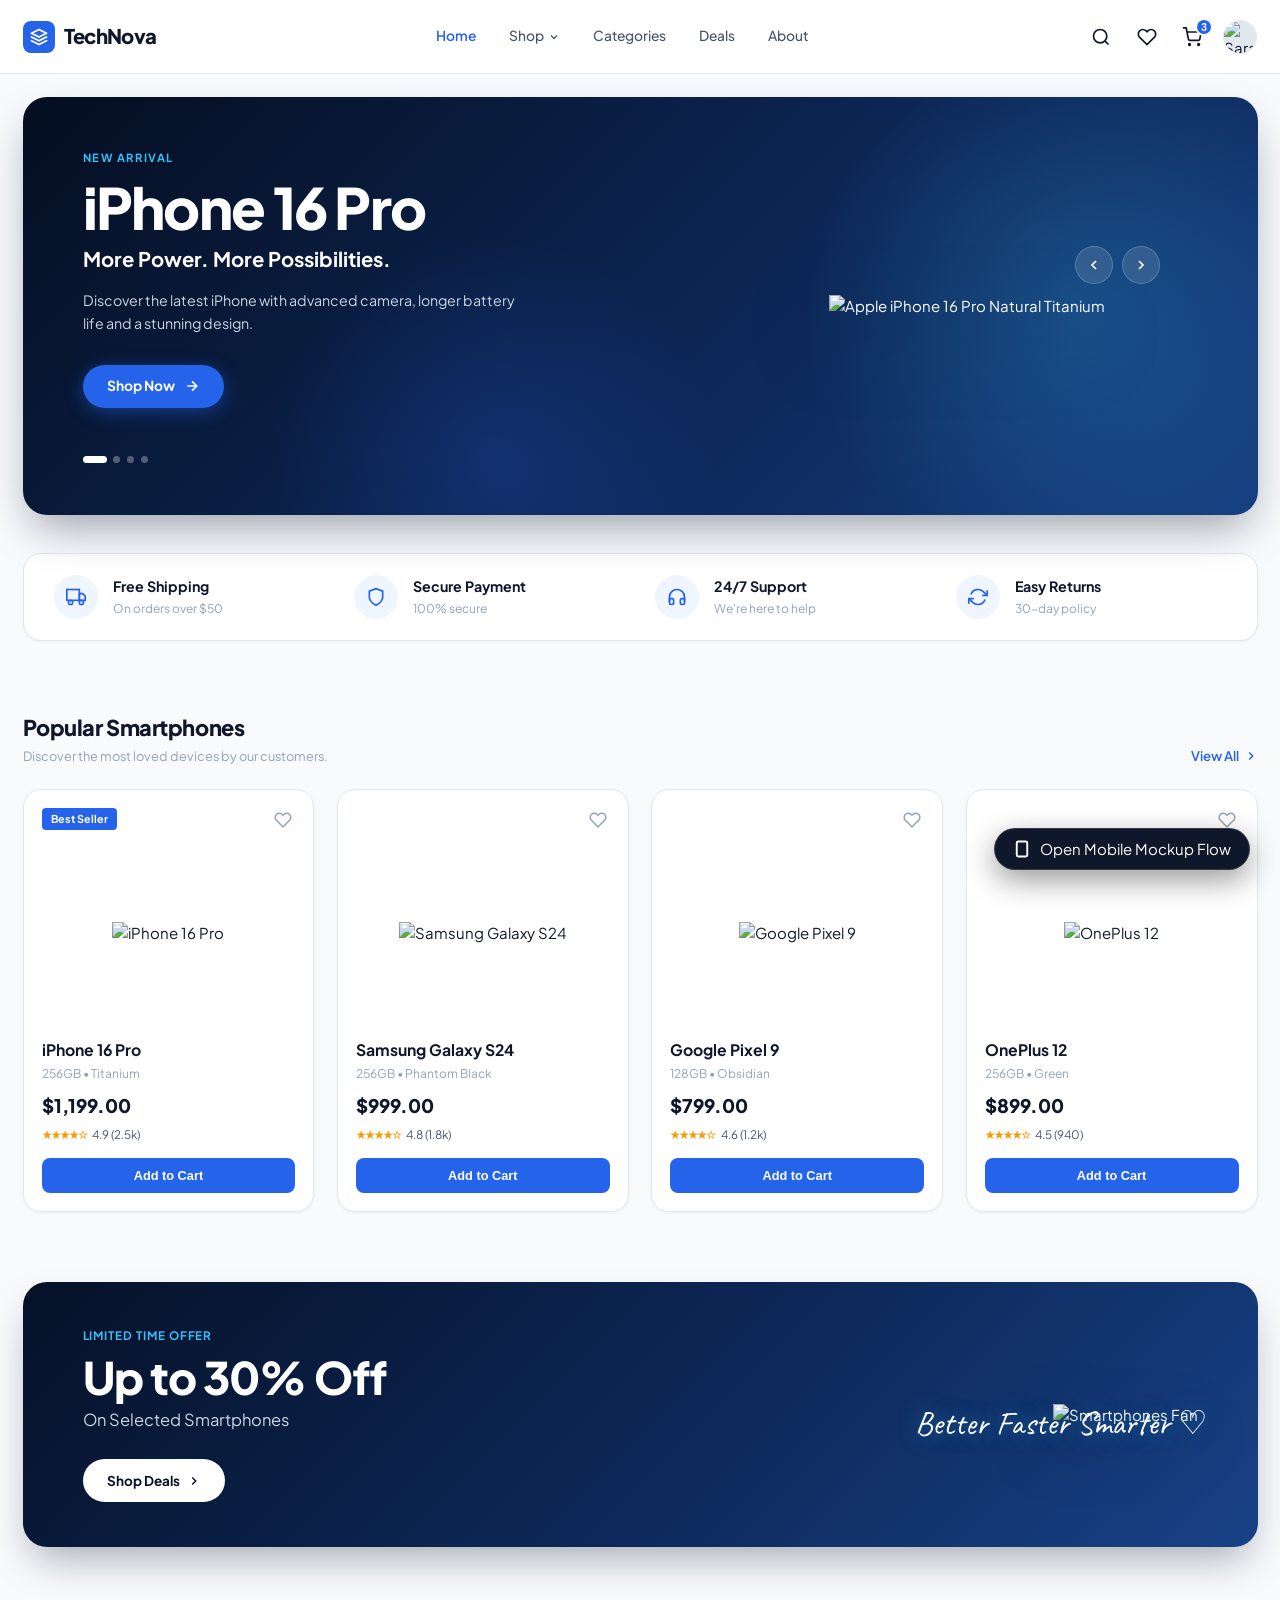
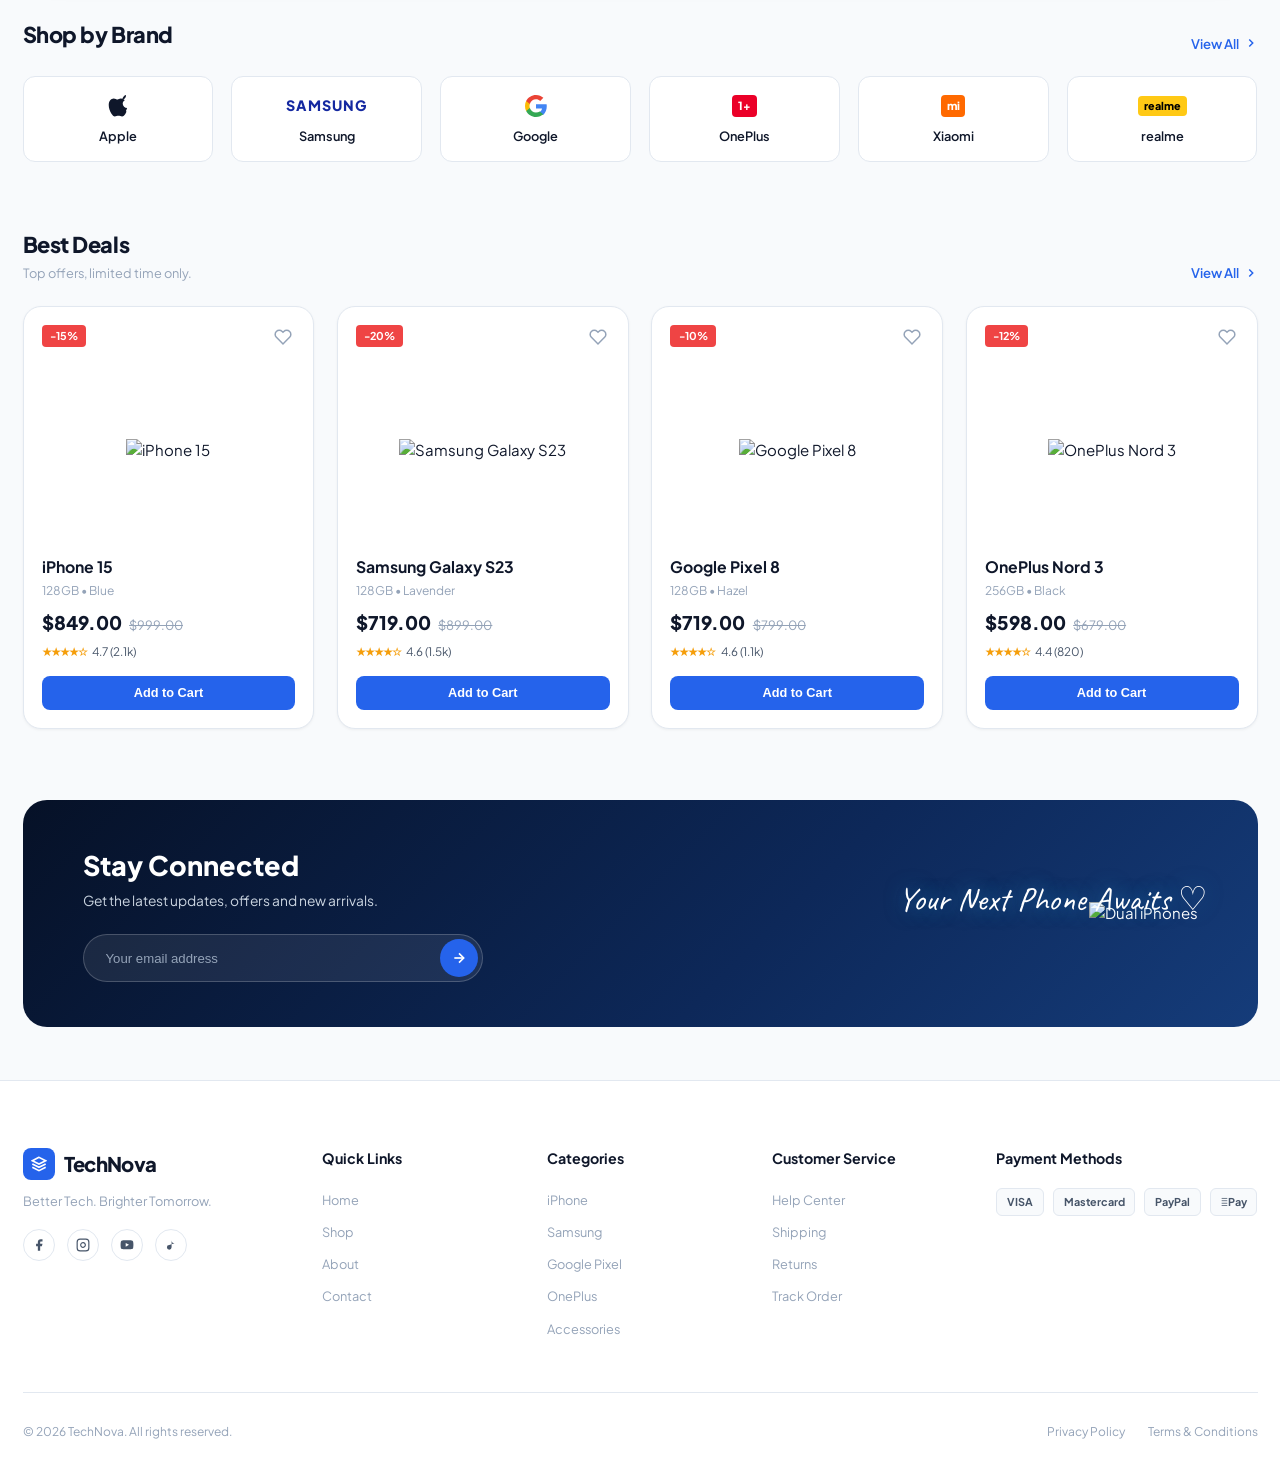
==== commit a05bfafd: "feat: complete TechNova design implementation matching user mockup 1:1 with desktop and mobile inter" ====
--- a/index.html
+++ b/index.html
@@ -2,468 +2,475 @@
 <html lang="en">
 <head>
   <meta charset="UTF-8">
-  <meta name="viewport" content="width=device-width, initial-scale=1.0, maximum-scale=1.0, user-scalable=no">
-  <title>NEXUS STUDIO | Boutique Smartphone Showroom & In-Store Pickup</title>
-  <meta name="description" content="The boutique smartphone showroom on MG Road. Reserve online with zero advance payment, test drive in-store, and pick up in 30 minutes.">
+  <meta name="viewport" content="width=device-width, initial-scale=1.0">
+  <title>TechNova | Official Flagship Smartphones & Mobile Experience</title>
+  <meta name="description" content="Discover the latest smartphones, new arrivals, and unbeatable deals at TechNova. Better Tech. Brighter Tomorrow.">
   
-  <link rel="icon" href="data:image/svg+xml,<svg xmlns=%22http://www.w3.org/2000/svg%22 viewBox=%220 0 100 100%22><text y=%22.9em%22 font-size=%2290%22>📱</text></svg>">
-  <meta name="theme-color" content="#08090d">
-
+  <link rel="icon" href="data:image/svg+xml,<svg xmlns=%22http://www.w3.org/2000/svg%22 viewBox=%220 0 100 100%22><rect width=%22100%22 height=%22100%22 rx=%2225%22 fill=%22%232563eb%22/><text y=%22.75em%22 x=%2250%25%22 text-anchor=%22middle%22 font-size=%2260%22 font-family=%22sans-serif%22 font-weight=%22bold%22 fill=%22white%22>T</text></svg>">
   <link rel="stylesheet" href="styles/main.css">
 </head>
 <body>
 
-  <!-- Minimalist Top Navbar -->
-  <header class="top-navbar">
-    <div class="container nav-wrapper">
+  <!-- Top Header Bar (Exact match to TechNova Mockup) -->
+  <header class="top-header">
+    <div class="container header-inner">
       
       <!-- Brand Logo -->
-      <a href="#" class="brand-block">
-        <div class="brand-icon">
-          <svg width="20" height="20" viewBox="0 0 24 24" fill="none" stroke="currentColor" stroke-width="2.4" stroke-linecap="round" stroke-linejoin="round">
-            <rect x="5" y="2" width="14" height="20" rx="2" ry="2"></rect>
-            <line x1="12" y1="18" x2="12.01" y2="18"></line>
+      <a href="#" class="brand-logo-wrap">
+        <div class="brand-hexagon-icon">
+          <svg width="18" height="18" viewBox="0 0 24 24" fill="none" stroke="currentColor" stroke-width="2.5" stroke-linecap="round" stroke-linejoin="round">
+            <polygon points="12 2 2 7 12 12 22 7 12 2"></polygon>
+            <polyline points="2 17 12 22 22 17"></polyline>
+            <polyline points="2 12 12 17 22 12"></polyline>
           </svg>
         </div>
+        <span class="brand-logo-text">TechNova</span>
+      </a>
+
+      <!-- Center Navigation Links -->
+      <nav>
+        <ul class="header-nav-list">
+          <li class="header-nav-item active"><a href="#">Home</a></li>
+          <li class="header-nav-item"><a href="#popular">Shop <svg width="12" height="12" viewBox="0 0 24 24" fill="none" stroke="currentColor" stroke-width="2.5"><polyline points="6 9 12 15 18 9"></polyline></svg></a></li>
+          <li class="header-nav-item"><a href="#brands">Categories</a></li>
+          <li class="header-nav-item"><a href="#deals">Deals</a></li>
+          <li class="header-nav-item"><a href="#about">About</a></li>
+        </ul>
+      </nav>
+
+      <!-- Right Action Icons -->
+      <div class="header-actions">
+        <!-- Search -->
+        <button class="header-icon-btn" title="Search smartphones">
+          <svg width="20" height="20" viewBox="0 0 24 24" fill="none" stroke="currentColor" stroke-width="2"><circle cx="11" cy="11" r="8"></circle><line x1="21" y1="21" x2="16.65" y2="16.65"></line></svg>
+        </button>
+
+        <!-- Wishlist -->
+        <button class="header-icon-btn" title="Wishlist">
+          <svg width="20" height="20" viewBox="0 0 24 24" fill="none" stroke="currentColor" stroke-width="2"><path d="M20.84 4.61a5.5 5.5 0 0 0-7.78 0L12 5.67l-1.06-1.06a5.5 5.5 0 0 0-7.78 7.78l1.06 1.06L12 21.23l7.78-7.78 1.06-1.06a5.5 5.5 0 0 0 0-7.78z"></path></svg>
+        </button>
+
+        <!-- Cart with '3' Badge -->
+        <button class="header-icon-btn" id="headerCartBtn" title="Your Cart (3 items)" onclick="openMobileAppScreen('cart');">
+          <svg width="20" height="20" viewBox="0 0 24 24" fill="none" stroke="currentColor" stroke-width="2"><circle cx="9" cy="21" r="1"></circle><circle cx="20" cy="21" r="1"></circle><path d="M1 1h4l2.68 13.39a2 2 0 0 0 2 1.61h9.72a2 2 0 0 0 2-1.61L23 6H6"></path></svg>
+          <span class="cart-counter-badge" id="headerCartCount">3</span>
+        </button>
+
+        <!-- User Profile Avatar -->
+        <div class="user-avatar-pill" title="Sarah Ahmed">
+          <img src="https://images.unsplash.com/photo-1534528741775-53994a69daeb?auto=format&fit=crop&w=100&q=80" alt="Sarah Ahmed">
+        </div>
+      </div>
+
+    </div>
+  </header>
+
+  <!-- Hero Banner: Deep Navy Gradient iPhone 16 Pro Spotlight -->
+  <section class="hero-banner-section">
+    <div class="container">
+      <div class="hero-banner-card">
+        
+        <!-- Hero Left Content -->
+        <div class="hero-left-content">
+          <div class="hero-new-arrival-tag">New Arrival</div>
+          <h1 class="hero-phone-title">iPhone 16 Pro</h1>
+          <div class="hero-phone-subheading">More Power. More Possibilities.</div>
+          <p class="hero-phone-desc">
+            Discover the latest iPhone with advanced camera, longer battery life and a stunning design.
+          </p>
+          <a href="javascript:void(0)" class="btn-shop-now" onclick="openProductDetail('iphone-16-pro');">
+            <span>Shop Now</span>
+            <svg width="16" height="16" viewBox="0 0 24 24" fill="none" stroke="currentColor" stroke-width="2.5"><line x1="5" y1="12" x2="19" y2="12"></line><polyline points="12 5 19 12 12 19"></polyline></svg>
+          </a>
+
+          <!-- Carousel Dots Bottom Left (4 dots, 1st active) -->
+          <div class="hero-carousel-dots">
+            <div class="carousel-dot active"></div>
+            <div class="carousel-dot"></div>
+            <div class="carousel-dot"></div>
+            <div class="carousel-dot"></div>
+          </div>
+        </div>
+
+        <!-- Hero Right iPhone 16 Pro Render -->
+        <div class="hero-right-stage">
+          <img 
+            src="https://images.unsplash.com/photo-1695048133142-1a20484d2569?auto=format&fit=crop&w=800&q=80" 
+            alt="Apple iPhone 16 Pro Natural Titanium" 
+            class="hero-phone-render"
+          />
+
+          <!-- Translucent Circular Nav Arrows on Bottom Right -->
+          <div class="hero-nav-arrows">
+            <button class="arrow-circle-btn" title="Previous Slide">
+              <svg width="16" height="16" viewBox="0 0 24 24" fill="none" stroke="currentColor" stroke-width="2.5"><polyline points="15 18 9 12 15 6"></polyline></svg>
+            </button>
+            <button class="arrow-circle-btn" title="Next Slide">
+              <svg width="16" height="16" viewBox="0 0 24 24" fill="none" stroke="currentColor" stroke-width="2.5"><polyline points="9 18 15 12 9 6"></polyline></svg>
+            </button>
+          </div>
+        </div>
+
+      </div>
+    </div>
+  </section>
+
+  <!-- 4-Pillar Features Strip (Matches TechNova Mockup) -->
+  <section class="features-strip-section">
+    <div class="container">
+      <div class="features-strip-card">
+        <div class="feature-col-item">
+          <div class="feature-icon-circle">
+            <svg width="20" height="20" viewBox="0 0 24 24" fill="none" stroke="currentColor" stroke-width="2"><rect x="1" y="3" width="15" height="13"></rect><polygon points="16 8 20 8 23 11 23 16 16 16 16 8"></polygon><circle cx="5.5" cy="18.5" r="2.5"></circle><circle cx="18.5" cy="18.5" r="2.5"></circle></svg>
+          </div>
+          <div class="feature-text-block">
+            <h4>Free Shipping</h4>
+            <p>On orders over $50</p>
+          </div>
+        </div>
+
+        <div class="feature-col-item">
+          <div class="feature-icon-circle">
+            <svg width="20" height="20" viewBox="0 0 24 24" fill="none" stroke="currentColor" stroke-width="2"><path d="M12 22s8-4 8-10V5l-8-3-8 3v7c0 6 8 10 8 10z"></path></svg>
+          </div>
+          <div class="feature-text-block">
+            <h4>Secure Payment</h4>
+            <p>100% secure</p>
+          </div>
+        </div>
+
+        <div class="feature-col-item">
+          <div class="feature-icon-circle">
+            <svg width="20" height="20" viewBox="0 0 24 24" fill="none" stroke="currentColor" stroke-width="2"><path d="M3 18v-6a9 9 0 0 1 18 0v6"></path><path d="M21 19a2 2 0 0 1-2 2h-1a2 2 0 0 1-2-2v-3a2 2 0 0 1 2-2h3zM3 19a2 2 0 0 0 2 2h1a2 2 0 0 0 2-2v-3a2 2 0 0 0-2-2H3z"></path></svg>
+          </div>
+          <div class="feature-text-block">
+            <h4>24/7 Support</h4>
+            <p>We're here to help</p>
+          </div>
+        </div>
+
+        <div class="feature-col-item">
+          <div class="feature-icon-circle">
+            <svg width="20" height="20" viewBox="0 0 24 24" fill="none" stroke="currentColor" stroke-width="2"><polyline points="23 4 23 10 17 10"></polyline><polyline points="1 20 1 14 7 14"></polyline><path d="M3.51 9a9 9 0 0 1 14.85-3.36L23 10M1 14l4.64 4.36A9 9 0 0 0 20.49 15"></path></svg>
+          </div>
+          <div class="feature-text-block">
+            <h4>Easy Returns</h4>
+            <p>30-day policy</p>
+          </div>
+        </div>
+      </div>
+    </div>
+  </section>
+
+  <!-- Popular Smartphones Section (Matches TechNova Mockup Row 1) -->
+  <section class="section-wrapper" id="popular">
+    <div class="container">
+      
+      <!-- Section Header -->
+      <div class="section-head-bar">
         <div>
-          <span class="brand-name">NEXUS STUDIO</span>
-          <span class="brand-sub">MG Road Showroom • Floor 2</span>
-        </div>
-      </a>
-
-      <!-- Center Search Field -->
-      <div class="nav-search-wrap">
-        <svg width="17" height="17" viewBox="0 0 24 24" fill="none" stroke="currentColor" stroke-width="2"><circle cx="11" cy="11" r="8"></circle><line x1="21" y1="21" x2="16.65" y2="16.65"></line></svg>
-        <input type="text" id="navSearchInput" class="nav-search-input" placeholder="Search by model, Snapdragon, 5G, 200MP...">
-      </div>
-
-      <!-- Nav Actions (Explore Menu Button + Passes) -->
-      <div class="nav-actions-wrap">
+          <h2 class="section-title-large">Popular Smartphones</h2>
+          <p class="section-subtitle-small">Discover the most loved devices by our customers.</p>
+        </div>
+        <a href="#popular" class="view-all-link">
+          <span>View All</span>
+          <svg width="14" height="14" viewBox="0 0 24 24" fill="none" stroke="currentColor" stroke-width="2.5"><polyline points="9 18 15 12 9 6"></polyline></svg>
+        </a>
+      </div>
+
+      <!-- 4 Cards Grid -->
+      <div class="products-quad-grid" id="popularPhonesGrid">
+        <!-- Rendered by scripts/app.js -->
+      </div>
+
+    </div>
+  </section>
+
+  <!-- Limited Time Offer Banner (Up to 30% Off) -->
+  <section class="offer-banner-section">
+    <div class="container">
+      <div class="offer-banner-card">
         
-        <!-- Unified Explore Menu Button (Consolidates all navigation links) -->
-        <button id="exploreMenuBtn" class="btn-explore-menu" title="Open Categories & Showroom Navigation">
-          <svg width="17" height="17" viewBox="0 0 24 24" fill="none" stroke="currentColor" stroke-width="2"><line x1="3" y1="12" x2="21" y2="12"></line><line x1="3" y1="6" x2="21" y2="6"></line><line x1="3" y1="18" x2="21" y2="18"></line></svg>
-          <span>Explore Menu</span>
-        </button>
-
-        <!-- My Reservations Pass Button -->
-        <button class="btn-reservations-pill" onclick="openMyBookingsModal();" title="View my reserved phone passes">
-          <svg width="15" height="15" viewBox="0 0 24 24" fill="none" stroke="currentColor" stroke-width="2"><path d="M14 2H6a2 2 0 0 0-2 2v16a2 2 0 0 0 2 2h12a2 2 0 0 0 2-2V8z"></path><polyline points="14 2 14 8 20 8"></polyline><line x1="16" y1="13" x2="8" y2="13"></line><line x1="16" y1="17" x2="8" y2="17"></line></svg>
-          <span>My Passes</span>
-          <span id="reservationsCountBadge" class="reservation-count-badge" style="display: none;">0</span>
-        </button>
-
-        <!-- Sound Synthesizer Toggle -->
-        <button id="soundToggleBtn" class="icon-btn active" title="Toggle tactile sound effects">
-          <svg width="17" height="17" viewBox="0 0 24 24" fill="none" stroke="currentColor" stroke-width="2"><polygon points="11 5 6 9 2 9 2 15 6 15 11 19 11 5"></polygon><path d="M19.07 4.93a10 10 0 0 1 0 14.14M15.54 8.46a5 5 0 0 1 0 7.07"></path></svg>
-        </button>
-
-      </div>
-    </div>
-  </header>
-
-  <!-- Unified Slide-Out Explore Drawer -->
-  <div class="explore-drawer-overlay" id="exploreDrawerOverlay">
-    <div class="explore-drawer-panel">
-      <div class="drawer-header">
-        <h3>Showroom Directory</h3>
-        <button class="modal-close-btn" id="closeExploreDrawer">
-          <svg width="16" height="16" viewBox="0 0 24 24" fill="none" stroke="currentColor" stroke-width="2"><line x1="18" y1="6" x2="6" y2="18"></line><line x1="6" y1="6" x2="18" y2="18"></line></svg>
-        </button>
-      </div>
-
-      <div class="drawer-section-title">Shop by Budget Tier</div>
-      <ul class="drawer-nav-list">
-        <li class="drawer-nav-item">
-          <a href="#catalog" onclick="selectBudget('all');">
-            <span>All Showroom Phones</span>
-            <svg width="14" height="14" viewBox="0 0 24 24" fill="none" stroke="currentColor" stroke-width="2"><polyline points="9 18 15 12 9 6"></polyline></svg>
+        <div class="offer-left-box">
+          <span class="tag-offer">Limited Time Offer</span>
+          <h2>Up to 30% Off</h2>
+          <p>On Selected Smartphones</p>
+          <a href="#deals" class="btn-shop-deals">
+            <span>Shop Deals</span>
+            <svg width="14" height="14" viewBox="0 0 24 24" fill="none" stroke="currentColor" stroke-width="2.5"><polyline points="9 18 15 12 9 6"></polyline></svg>
           </a>
-        </li>
-        <li class="drawer-nav-item">
-          <a href="#catalog" onclick="selectBudget('under-15k');">
-            <span>Budget Champions (Under ₹15,000)</span>
-            <svg width="14" height="14" viewBox="0 0 24 24" fill="none" stroke="currentColor" stroke-width="2"><polyline points="9 18 15 12 9 6"></polyline></svg>
+        </div>
+
+        <div class="offer-right-box">
+          <img 
+            src="https://images.unsplash.com/photo-1511707171634-5f897ff02aa9?auto=format&fit=crop&w=700&q=80" 
+            alt="Smartphones Fan" 
+            class="offer-phones-fan-img"
+          />
+          <div class="script-text-smarter">Better Faster Smarter ♡</div>
+        </div>
+
+      </div>
+    </div>
+  </section>
+
+  <!-- Shop by Brand Section (Matches TechNova Mockup) -->
+  <section class="section-wrapper" id="brands">
+    <div class="container">
+      
+      <div class="section-head-bar">
+        <div>
+          <h2 class="section-title-large">Shop by Brand</h2>
+        </div>
+        <a href="#brands" class="view-all-link">
+          <span>View All</span>
+          <svg width="14" height="14" viewBox="0 0 24 24" fill="none" stroke="currentColor" stroke-width="2.5"><polyline points="9 18 15 12 9 6"></polyline></svg>
+        </a>
+      </div>
+
+      <!-- 6 Brand Cards Grid -->
+      <div class="brands-row-grid">
+        <!-- Apple -->
+        <a href="#popular" class="brand-card-item">
+          <div class="brand-logo-icon-wrap">
+            <svg width="22" height="22" viewBox="0 0 170 170" fill="currentColor">
+              <path d="M150.37 130.25c-2.45 5.66-5.35 10.87-8.71 15.66-4.58 6.53-8.33 11.05-11.22 13.56-4.48 4.12-9.28 6.23-14.42 6.35-3.69 0-8.14-1.05-13.32-3.18-5.19-2.12-9.97-3.17-14.34-3.17-4.58 0-9.49 1.05-14.75 3.17-5.26 2.13-9.5 3.24-12.74 3.35-4.35.13-9.16-1.9-14.42-6.08-3.69-3.04-7.67-7.81-11.96-14.34-6.41-9.78-11.53-20.9-15.36-33.35-3.83-12.45-5.74-24.31-5.74-35.58 0-14.78 3.73-26.79 11.19-36.03 7.46-9.24 16.63-13.97 27.5-14.2 4.99 0 10.35 1.34 16.08 4.02 5.73 2.68 9.53 4.08 11.4 4.2 1.5 0 5.37-1.44 11.61-4.32 6.24-2.88 11.75-4.17 16.53-3.86 12.24.62 22.12 5.05 29.64 13.29-10.74 6.52-16.01 15.58-15.82 27.18.2 9.06 3.63 16.71 10.3 22.95 6.66 6.24 14.51 9.94 23.54 11.1-2.47 7.4-5.37 14.71-8.71 21.94zM119.22 33.15c0-7.39 2.65-14.2 7.95-20.43 5.3-6.23 11.77-10.22 19.41-11.97.2 1.37.3 2.6.3 3.69 0 7.39-2.73 14.26-8.2 20.61-5.47 6.35-12.01 10.25-19.62 11.7-.12-1.25-.18-2.4-.18-3.6z"/>
+            </svg>
+          </div>
+          <span class="brand-title-label">Apple</span>
+        </a>
+
+        <!-- Samsung -->
+        <a href="#popular" class="brand-card-item">
+          <div class="brand-logo-icon-wrap">
+            <span style="font-weight: 800; font-size: 0.95rem; letter-spacing: 0.08em; color: #1428a0;">SAMSUNG</span>
+          </div>
+          <span class="brand-title-label">Samsung</span>
+        </a>
+
+        <!-- Google -->
+        <a href="#popular" class="brand-card-item">
+          <div class="brand-logo-icon-wrap">
+            <svg width="22" height="22" viewBox="0 0 24 24">
+              <path fill="#4285F4" d="M23.745 12.27c0-.7-.06-1.4-.19-2.07H12v4.51h6.6c-.29 1.52-1.14 2.82-2.4 3.68v3.05h3.88c2.27-2.09 3.665-5.17 3.665-9.17z"/>
+              <path fill="#34A853" d="M12 24c3.24 0 5.95-1.08 7.93-2.91l-3.88-3.05c-1.08.72-2.45 1.16-4.05 1.16-3.12 0-5.77-2.1-6.72-4.93H1.24v3.15C3.26 21.36 7.33 24 12 24z"/>
+              <path fill="#FBBC05" d="M5.28 14.27c-.25-.72-.38-1.49-.38-2.27s.14-1.55.38-2.27V6.58H1.24C.45 8.16 0 9.97 0 12s.45 3.84 1.24 5.42l4.04-3.15z"/>
+              <path fill="#EA4335" d="M12 4.75c1.77 0 3.35.61 4.6 1.8l3.42-3.42C17.95 1.19 15.24 0 12 0 7.33 0 3.26 2.64 1.24 6.58l4.04 3.15c.95-2.83 3.6-4.98 6.72-4.98z"/>
+            </svg>
+          </div>
+          <span class="brand-title-label">Google</span>
+        </a>
+
+        <!-- OnePlus -->
+        <a href="#popular" class="brand-card-item">
+          <div class="brand-logo-icon-wrap">
+            <div style="background: #eb0028; color: #fff; font-weight: 800; font-size: 0.75rem; padding: 0.15rem 0.4rem; border-radius: 4px;">1+</div>
+          </div>
+          <span class="brand-title-label">OnePlus</span>
+        </a>
+
+        <!-- Xiaomi -->
+        <a href="#popular" class="brand-card-item">
+          <div class="brand-logo-icon-wrap">
+            <div style="background: #ff6900; color: #fff; font-weight: 800; font-size: 0.75rem; padding: 0.15rem 0.35rem; border-radius: 4px;">mi</div>
+          </div>
+          <span class="brand-title-label">Xiaomi</span>
+        </a>
+
+        <!-- realme -->
+        <a href="#popular" class="brand-card-item">
+          <div class="brand-logo-icon-wrap">
+            <span style="background: #ffc915; color: #000; font-weight: 800; font-size: 0.72rem; padding: 0.15rem 0.4rem; border-radius: 4px;">realme</span>
+          </div>
+          <span class="brand-title-label">realme</span>
+        </a>
+      </div>
+
+    </div>
+  </section>
+
+  <!-- Best Deals Section (Matches TechNova Mockup Row 2) -->
+  <section class="section-wrapper" id="deals">
+    <div class="container">
+      
+      <div class="section-head-bar">
+        <div>
+          <h2 class="section-title-large">Best Deals</h2>
+          <p class="section-subtitle-small">Top offers, limited time only.</p>
+        </div>
+        <a href="#deals" class="view-all-link">
+          <span>View All</span>
+          <svg width="14" height="14" viewBox="0 0 24 24" fill="none" stroke="currentColor" stroke-width="2.5"><polyline points="9 18 15 12 9 6"></polyline></svg>
+        </a>
+      </div>
+
+      <!-- 4 Best Deals Cards -->
+      <div class="products-quad-grid" id="bestDealsGrid">
+        <!-- Rendered by scripts/app.js -->
+      </div>
+
+    </div>
+  </section>
+
+  <!-- Stay Connected Newsletter Banner (Matches TechNova Mockup) -->
+  <section class="newsletter-banner-section">
+    <div class="container">
+      <div class="newsletter-card">
+        
+        <div class="newsletter-left">
+          <h3>Stay Connected</h3>
+          <p>Get the latest updates, offers and new arrivals.</p>
+          <form class="newsletter-input-group" onsubmit="event.preventDefault(); alert('Subscribed to TechNova VIP Newsletter!');">
+            <input type="email" required placeholder="Your email address">
+            <button type="submit" class="newsletter-btn-arrow" title="Subscribe">
+              <svg width="16" height="16" viewBox="0 0 24 24" fill="none" stroke="currentColor" stroke-width="2.5"><line x1="5" y1="12" x2="19" y2="12"></line><polyline points="12 5 19 12 12 19"></polyline></svg>
+            </button>
+          </form>
+        </div>
+
+        <div class="newsletter-right">
+          <img 
+            src="https://images.unsplash.com/photo-1592750475338-74b7b21085ab?auto=format&fit=crop&w=700&q=80" 
+            alt="Dual iPhones" 
+            class="newsletter-phones-img"
+          />
+          <div class="script-text-awaits">Your Next Phone Awaits ♡</div>
+        </div>
+
+      </div>
+    </div>
+  </section>
+
+  <!-- Clean White Footer (Matches TechNova Mockup) -->
+  <footer class="main-footer-white" id="about">
+    <div class="container">
+      
+      <div class="footer-columns-grid">
+        <!-- Brand Summary -->
+        <div class="footer-brand-summary">
+          <a href="#" class="brand-logo-wrap" style="margin-bottom: 0.5rem;">
+            <div class="brand-hexagon-icon">
+              <svg width="16" height="16" viewBox="0 0 24 24" fill="none" stroke="currentColor" stroke-width="2.5"><polygon points="12 2 2 7 12 12 22 7 12 2"></polygon><polyline points="2 17 12 22 22 17"></polyline><polyline points="2 12 12 17 22 12"></polyline></svg>
+            </div>
+            <span class="brand-logo-text">TechNova</span>
           </a>
-        </li>
-        <li class="drawer-nav-item">
-          <a href="#catalog" onclick="selectBudget('15k-30k');">
-            <span>Value Segment (₹15,000 - ₹30,000)</span>
-            <svg width="14" height="14" viewBox="0 0 24 24" fill="none" stroke="currentColor" stroke-width="2"><polyline points="9 18 15 12 9 6"></polyline></svg>
-          </a>
-        </li>
-        <li class="drawer-nav-item">
-          <a href="#catalog" onclick="selectBudget('30k-60k');">
-            <span>Premium Mid-Range (₹30,000 - ₹60,000)</span>
-            <svg width="14" height="14" viewBox="0 0 24 24" fill="none" stroke="currentColor" stroke-width="2"><polyline points="9 18 15 12 9 6"></polyline></svg>
-          </a>
-        </li>
-        <li class="drawer-nav-item">
-          <a href="#catalog" onclick="selectBudget('flagship');">
-            <span>Elite Flagships (₹60,000+)</span>
-            <svg width="14" height="14" viewBox="0 0 24 24" fill="none" stroke="currentColor" stroke-width="2"><polyline points="9 18 15 12 9 6"></polyline></svg>
-          </a>
-        </li>
-      </ul>
-
-      <div class="drawer-section-title">Showroom Experience & Tools</div>
-      <ul class="drawer-nav-list">
-        <li class="drawer-nav-item">
-          <a href="#tradeIn">
-            <span>Instant Old Phone Trade-In Estimator</span>
-            <svg width="14" height="14" viewBox="0 0 24 24" fill="none" stroke="currentColor" stroke-width="2"><polyline points="9 18 15 12 9 6"></polyline></svg>
-          </a>
-        </li>
-        <li class="drawer-nav-item">
-          <a href="#storeLocation">
-            <span>MG Road Showroom Hours & Directions</span>
-            <svg width="14" height="14" viewBox="0 0 24 24" fill="none" stroke="currentColor" stroke-width="2"><polyline points="9 18 15 12 9 6"></polyline></svg>
-          </a>
-        </li>
-        <li class="drawer-nav-item">
-          <a href="javascript:void(0)" onclick="openMyBookingsModal();">
-            <span>View My Active Hold Passes</span>
-            <svg width="14" height="14" viewBox="0 0 24 24" fill="none" stroke="currentColor" stroke-width="2"><polyline points="9 18 15 12 9 6"></polyline></svg>
-          </a>
-        </li>
-      </ul>
-
-      <div style="margin-top: auto; background: rgba(255,255,255,0.03); border: 1px solid var(--border-subtle); border-radius: var(--radius-md); padding: 1.2rem;">
-        <div style="font-weight: 700; color: #fff; font-size: 0.95rem; margin-bottom: 0.3rem;">🏬 MG Road Experience Studio</div>
-        <div style="font-size: 0.8rem; color: var(--text-secondary); line-height: 1.4; margin-bottom: 0.5rem;">
-          Lock any smartphone online for ₹0 advance. Pick it up in 30 minutes at our counter after personal hands-on testing.
-        </div>
-        <span style="font-size: 0.75rem; color: var(--accent-cyan); font-weight: 700;">Open Today: 10:00 AM - 09:30 PM</span>
-      </div>
+          <p>Better Tech. Brighter Tomorrow.</p>
+          
+          <!-- Social Circles -->
+          <div class="social-links-strip">
+            <a href="#" class="social-circle-link" title="Facebook">
+              <svg width="14" height="14" viewBox="0 0 24 24" fill="currentColor"><path d="M18 2h-3a5 5 0 0 0-5 5v3H7v4h3v8h4v-8h3l1-4h-4V7a1 1 0 0 1 1-1h3z"></path></svg>
+            </a>
+            <a href="#" class="social-circle-link" title="Instagram">
+              <svg width="14" height="14" viewBox="0 0 24 24" fill="none" stroke="currentColor" stroke-width="2"><rect x="2" y="2" width="20" height="20" rx="5" ry="5"></rect><path d="M16 11.37A4 4 0 1 1 12.63 8 4 4 0 0 1 16 11.37z"></path><line x1="17.5" y1="6.5" x2="17.51" y2="6.5"></line></svg>
+            </a>
+            <a href="#" class="social-circle-link" title="YouTube">
+              <svg width="14" height="14" viewBox="0 0 24 24" fill="currentColor"><path d="M22.54 6.42a2.78 2.78 0 0 0-1.94-2C18.88 4 12 4 12 4s-6.88 0-8.6.46a2.78 2.78 0 0 0-1.94 2A29 29 0 0 0 1 11.75a29 29 0 0 0 .46 5.33A2.78 2.78 0 0 0 3.4 19c1.72.46 8.6.46 8.6.46s6.88 0 8.6-.46a2.78 2.78 0 0 0 1.94-2 29 29 0 0 0 .46-5.25 29 29 0 0 0-.46-5.33z"></path><polygon points="9.75 15.02 15.5 11.75 9.75 8.48 9.75 15.02" fill="#fff"></polygon></svg>
+            </a>
+            <a href="#" class="social-circle-link" title="TikTok">
+              <svg width="14" height="14" viewBox="0 0 24 24" fill="currentColor"><path d="M9 12a4 4 0 1 0 4 4V4a5 5 0 0 0 5 5"></path></svg>
+            </a>
+          </div>
+        </div>
+
+        <!-- Quick Links -->
+        <div class="footer-nav-col">
+          <h4>Quick Links</h4>
+          <ul>
+            <li><a href="#">Home</a></li>
+            <li><a href="#popular">Shop</a></li>
+            <li><a href="#about">About</a></li>
+            <li><a href="#about">Contact</a></li>
+          </ul>
+        </div>
+
+        <!-- Categories -->
+        <div class="footer-nav-col">
+          <h4>Categories</h4>
+          <ul>
+            <li><a href="#popular">iPhone</a></li>
+            <li><a href="#popular">Samsung</a></li>
+            <li><a href="#popular">Google Pixel</a></li>
+            <li><a href="#popular">OnePlus</a></li>
+            <li><a href="#popular">Accessories</a></li>
+          </ul>
+        </div>
+
+        <!-- Customer Service -->
+        <div class="footer-nav-col">
+          <h4>Customer Service</h4>
+          <ul>
+            <li><a href="#">Help Center</a></li>
+            <li><a href="#">Shipping</a></li>
+            <li><a href="#">Returns</a></li>
+            <li><a href="javascript:void(0)" onclick="openMobileAppScreen('track');">Track Order</a></li>
+          </ul>
+        </div>
+
+        <!-- Payment Methods -->
+        <div class="footer-nav-col">
+          <h4>Payment Methods</h4>
+          <div class="payment-badges-row">
+            <span class="payment-badge-pill">VISA</span>
+            <span class="payment-badge-pill">Mastercard</span>
+            <span class="payment-badge-pill">PayPal</span>
+            <span class="payment-badge-pill">Pay</span>
+          </div>
+        </div>
+
+      </div>
+
+      <!-- Bottom Line -->
+      <div class="footer-bottom-line">
+        <div>© 2026 TechNova. All rights reserved.</div>
+        <div style="display: flex; gap: 1.5rem;">
+          <a href="#">Privacy Policy</a>
+          <a href="#">Terms & Conditions</a>
+        </div>
+      </div>
+
+    </div>
+  </footer>
+
+  <!-- =========================================================================
+       INTERACTIVE MOBILE APP SHEETS (MATCHES THE 6 SCREENS FROM USER MOCKUP)
+       1. Product Detail Screen
+       2. Your Cart (3) Screen
+       3. Checkout (Shipping Address)
+       4. Payment Method Screen
+       5. Order Placed Successfully Screen
+       6. Track Your Order Screen
+       ========================================================================= -->
+  <div class="modal-backdrop-screen" id="mobileAppModal">
+    <div class="phone-mockup-frame">
+      
+      <!-- iOS Notch & Status Bar -->
+      <div class="phone-ios-notch-bar">
+        <span>9:41</span>
+        <div style="display: flex; gap: 6px; align-items: center;">
+          <svg width="14" height="10" viewBox="0 0 16 12" fill="currentColor"><path d="M0 8.5h3.5v3.5H0zm4.5-3H8v6.5H4.5zm4.5-3h3.5v9.5H9zm4.5-2.5H17v12h-3.5z"/></svg>
+          <svg width="14" height="10" viewBox="0 0 24 24" fill="currentColor"><path d="M12 3c-4.97 0-9 4.03-9 9 0 2.12.74 4.07 1.97 5.61L12 22l7.03-4.39C20.26 16.07 21 14.12 21 12c0-4.97-4.03-9-9-9z"/></svg>
+          <svg width="18" height="10" viewBox="0 0 24 12" fill="currentColor"><rect x="1" y="1" width="20" height="10" rx="3" stroke="currentColor" stroke-width="1.5" fill="none"/><rect x="3" y="3" width="13" height="6" rx="1.5"/></svg>
+        </div>
+      </div>
+
+      <!-- Phone Screen Dynamic View Body -->
+      <div class="phone-screen-body" id="mobileScreenContent">
+        <!-- Rendered by scripts/app.js -->
+      </div>
+
     </div>
   </div>
 
-  <!-- Ultra-Clean, Spacious Hero Section (Apple & Nothing Style) -->
-  <section class="hero-luxury-stage">
-    <div class="container">
-      
-      <!-- Big Bold Typography -->
-      <h1 class="hero-headline">
-        Touch. Feel. <span class="gradient-word">Take Home.</span>
-      </h1>
-
-      <p class="hero-subheading">
-        The boutique smartphone showroom on MG Road. Lock your phone online with ₹0 advance — test-drive the device in our studio and pick it up in 30 minutes.
-      </p>
-
-      <!-- Two Clean Action Buttons -->
-      <div class="hero-actions-center">
-        <a href="#catalog" class="btn-hero-primary" onclick="window.soundEngine.playClick();">
-          <span>Explore Showroom Stock ↓</span>
-        </a>
-        <a href="#storeLocation" class="btn-hero-secondary" onclick="window.soundEngine.playTick();">
-          <svg width="16" height="16" viewBox="0 0 24 24" fill="none" stroke="currentColor" stroke-width="2"><path d="M21 10c0 7-9 13-9 13s-9-6-9-13a9 9 0 0 1 18 0z"></path><circle cx="12" cy="10" r="3"></circle></svg>
-          <span>MG Road Timings & Map</span>
-        </a>
-      </div>
-
-      <!-- Center Floating Unboxed Phone Showcase -->
-      <div class="hero-phone-showcase">
-        <div class="hero-phone-visual-wrap">
-          <img 
-            id="heroFeaturedImg"
-            src="https://images.unsplash.com/photo-1592750475338-74b7b21085ab?auto=format&fit=crop&w=800&q=80" 
-            alt="Apple iPhone 16 Flagship Showcase" 
-            class="hero-featured-image"
-          />
-
-          <!-- Minimalist Floating Tag -->
-          <div class="hero-phone-floating-tag">
-            <span class="pulse-dot-green"></span>
-            <span class="hero-tag-text" id="heroTagText">Apple iPhone 16 • Shelf A-01</span>
-            <span class="hero-tag-price" id="heroTagPrice">₹74,999</span>
-          </div>
-        </div>
-
-        <!-- Interactive Color Dots for Hero Phone -->
-        <div class="hero-color-picker">
-          <button class="hero-color-dot active" style="background-color: #26282b;" title="Black Titanium" data-hero-img="https://images.unsplash.com/photo-1592750475338-74b7b21085ab?auto=format&fit=crop&w=800&q=80" data-hero-title="Apple iPhone 16 (Black) • Shelf A-01" data-hero-price="₹74,999"></button>
-          <button class="hero-color-dot" style="background-color: #3b5898;" title="Ultramarine" data-hero-img="https://images.unsplash.com/photo-1510557880182-3d4d3cba35a5?auto=format&fit=crop&w=800&q=80" data-hero-title="Apple iPhone 16 (Ultramarine) • Shelf A-01" data-hero-price="₹74,999"></button>
-          <button class="hero-color-dot" style="background-color: #4f7d79;" title="Teal" data-hero-img="https://images.unsplash.com/photo-1565849904461-04a58ad377e0?auto=format&fit=crop&w=800&q=80" data-hero-title="Apple iPhone 16 (Teal) • Shelf A-01" data-hero-price="₹74,999"></button>
-          <button class="hero-color-dot" style="background-color: #e0b4b8;" title="Pink" data-hero-img="https://images.unsplash.com/photo-1580910051074-3eb694886505?auto=format&fit=crop&w=800&q=80" data-hero-title="Apple iPhone 16 (Pink) • Shelf A-01" data-hero-price="₹74,999"></button>
-        </div>
-      </div>
-
-    </div>
-  </section>
-
-  <!-- Clean 3-Pillar Trust Strip (Spacious, Uncluttered) -->
-  <section class="trust-strip-section">
-    <div class="container trust-pillars-grid">
-      <div class="trust-pillar-card">
-        <div class="trust-icon-box">
-          <svg width="20" height="20" viewBox="0 0 24 24" fill="none" stroke="currentColor" stroke-width="2.2"><path d="M12 22s8-4 8-10V5l-8-3-8 3v7c0 6 8 10 8 10z"></path></svg>
-        </div>
-        <h3>₹0 Advance In-Store Hold</h3>
-        <p>Book any phone online with zero advance money. We hold the phone for 48 hours at our counter for you to test and inspect.</p>
-      </div>
-
-      <div class="trust-pillar-card">
-        <div class="trust-icon-box">
-          <svg width="20" height="20" viewBox="0 0 24 24" fill="none" stroke="currentColor" stroke-width="2.2"><rect x="5" y="2" width="14" height="20" rx="2" ry="2"></rect><line x1="12" y1="18" x2="12.01" y2="18"></line></svg>
-        </div>
-        <h3>Unboxed Live Experience Tables</h3>
-        <p>Every flagship phone is unboxed on open demo islands. Test the camera, benchmark the processor, and test speakers before paying.</p>
-      </div>
-
-      <div class="trust-pillar-card">
-        <div class="trust-icon-box">
-          <svg width="20" height="20" viewBox="0 0 24 24" fill="none" stroke="currentColor" stroke-width="2.2"><polyline points="23 4 23 10 17 10"></polyline><polyline points="1 20 1 14 7 14"></polyline><path d="M3.51 9a9 9 0 0 1 14.85-3.36L23 10M1 14l4.64 4.36A9 9 0 0 0 20.49 15"></path></svg>
-        </div>
-        <h3>15-Min Spot Trade-In & Data Migration</h3>
-        <p>Hand over your old device for an instant cash offset. Our counter technicians transfer your WhatsApp and contacts for free.</p>
-      </div>
-    </div>
-  </section>
-
-  <!-- Clean Brand Selector Rail -->
-  <section class="brand-rail-section">
-    <div class="container">
-      <div class="brand-pills-scroll" id="brandPillsScroll">
-        <button class="brand-btn active" data-brand="all">All Brands</button>
-        <button class="brand-btn" data-brand="Apple">Apple</button>
-        <button class="brand-btn" data-brand="Samsung">Samsung</button>
-        <button class="brand-btn" data-brand="OnePlus">OnePlus</button>
-        <button class="brand-btn" data-brand="Vivo">Vivo</button>
-        <button class="brand-btn" data-brand="Nothing">Nothing</button>
-        <button class="brand-btn" data-brand="Motorola">Motorola</button>
-        <button class="brand-btn" data-brand="Xiaomi">Xiaomi</button>
-        <button class="brand-btn" data-brand="Realme">Realme</button>
-      </div>
-    </div>
-  </section>
-
-  <!-- Flipkart & Meesho Inspired Catalog Section -->
-  <section class="catalog-section" id="catalog">
-    <div class="container">
-      
-      <!-- Clean Catalog Header & Filter Bar -->
-      <div class="catalog-header-clean">
-        
-        <!-- Budget Filters (Placed cleanly in catalog where they belong) -->
-        <div class="budget-filter-group" id="budgetFilters">
-          <button class="budget-filter-btn active" data-budget="all">All Budgets</button>
-          <button class="budget-filter-btn" data-budget="under-15k">Under ₹15,000</button>
-          <button class="budget-filter-btn" data-budget="15k-30k">₹15,000 - ₹30,000</button>
-          <button class="budget-filter-btn" data-budget="30k-60k">₹30,000 - ₹60,000</button>
-          <button class="budget-filter-btn" data-budget="flagship">Flagships (₹60,000+)</button>
-        </div>
-
-        <!-- View Mode & Sort Controls -->
-        <div class="catalog-view-sort-group">
-          <div class="view-mode-toggle">
-            <button id="viewModeList" class="view-mode-btn active" title="Detailed Flipkart list view">
-              <svg width="15" height="15" viewBox="0 0 24 24" fill="none" stroke="currentColor" stroke-width="2"><line x1="8" y1="6" x2="21" y2="6"></line><line x1="8" y1="12" x2="21" y2="12"></line><line x1="8" y1="18" x2="21" y2="18"></line><line x1="3" y1="6" x2="3.01" y2="6"></line><line x1="3" y1="12" x2="3.01" y2="12"></line><line x1="3" y1="18" x2="3.01" y2="18"></line></svg>
-              <span>List</span>
-            </button>
-            <button id="viewModeGrid" class="view-mode-btn" title="Compact grid view">
-              <svg width="15" height="15" viewBox="0 0 24 24" fill="none" stroke="currentColor" stroke-width="2"><rect x="3" y="3" width="7" height="7"></rect><rect x="14" y="3" width="7" height="7"></rect><rect x="14" y="14" width="7" height="7"></rect><rect x="3" y="14" width="7" height="7"></rect></svg>
-              <span>Grid</span>
-            </button>
-          </div>
-
-          <select id="sortSelect" class="sort-select">
-            <option value="featured">Featured</option>
-            <option value="price-low">Price: Low to High</option>
-            <option value="price-high">Price: High to Low</option>
-            <option value="rating">Top Rated</option>
-          </select>
-        </div>
-
-      </div>
-
-      <!-- Phone Cards Dynamic Container (Flipkart List / Grid) -->
-      <div id="phoneContainer" class="phone-list-container">
-        <!-- Rendered by scripts/app.js -->
-      </div>
-
-    </div>
-  </section>
-
-  <!-- Spot Trade-In & Exchange Estimator -->
-  <section class="trade-in-strip-section" id="tradeIn">
-    <div class="container trade-in-flex">
-      <div>
-        <div style="font-size: 0.8rem; color: var(--accent-green); font-weight: 700; text-transform: uppercase; letter-spacing: 0.08em; margin-bottom: 0.5rem;">
-          ● Instant Counter Trade-In
-        </div>
-        <h2 style="font-size: 2.2rem; font-weight: 800; color: #fff; margin-bottom: 0.8rem; letter-spacing: -0.02em;">
-          Trade In Old Phone.<br>Upgrade Without Courier Hassles.
-        </h2>
-        <p style="color: var(--text-secondary); font-size: 1rem; line-height: 1.6; margin-bottom: 1.5rem;">
-          Bring your old smartphone to our MG Road showroom. Our diagnostic desk tests the hardware in 15 minutes, adjusts the credit value against your new phone invoice, and transfers all your personal data for free.
-        </p>
-        <div style="display: flex; gap: 1.5rem; color: var(--text-muted); font-size: 0.85rem;">
-          <div>✓ Instant Cash Value Offset</div>
-          <div>✓ Free WhatsApp & Photo Backup</div>
-          <div>✓ Military-grade Secure Wipe</div>
-        </div>
-      </div>
-
-      <!-- Trade-In Calculator Box -->
-      <div class="trade-calc-panel">
-        <h3 style="font-size: 1.15rem; font-weight: 800; color: #fff; margin-bottom: 1.2rem;">Quick Trade-In Credit Calculator</h3>
-        
-        <div style="margin-bottom: 1rem;">
-          <label style="display: block; font-size: 0.82rem; font-weight: 600; color: var(--text-secondary); margin-bottom: 0.4rem;">Select Your Current Phone</label>
-          <select id="tradeDeviceSelect" style="width: 100%; background: #1a202c; border: 1px solid var(--border-subtle); border-radius: var(--radius-md); padding: 0.7rem 0.9rem; color: #fff; outline: none; font-size: 0.9rem;">
-            <option value="iphone-13-15" data-max="48000">Apple iPhone 13 / 14 / 15 Series (Up to ₹48,000)</option>
-            <option value="iphone-11-12" data-max="26000">Apple iPhone 11 / 12 Series (Up to ₹26,000)</option>
-            <option value="samsung-s22-24" data-max="42000">Samsung Galaxy S22 / S23 / S24 Series (Up to ₹42,000)</option>
-            <option value="oneplus-10-12" data-max="28000">OnePlus 10 / 11 / 12 Series (Up to ₹28,000)</option>
-            <option value="budget-midrange" data-max="14000">Xiaomi / Realme / Moto 5G Models (Up to ₹14,000)</option>
-          </select>
-        </div>
-
-        <div style="margin-bottom: 1.5rem;">
-          <label style="display: block; font-size: 0.82rem; font-weight: 600; color: var(--text-secondary); margin-bottom: 0.4rem;">Device Physical Condition</label>
-          <div style="display: grid; grid-template-columns: repeat(3, 1fr); gap: 0.5rem;">
-            <button class="budget-filter-btn cond-btn active" data-factor="1.0" style="text-align: center; border-radius: var(--radius-sm); padding: 0.6rem 0.3rem;">Flawless</button>
-            <button class="budget-filter-btn cond-btn" data-factor="0.8" style="text-align: center; border-radius: var(--radius-sm); padding: 0.6rem 0.3rem;">Minor Scratches</button>
-            <button class="budget-filter-btn cond-btn" data-factor="0.55" style="text-align: center; border-radius: var(--radius-sm); padding: 0.6rem 0.3rem;">Heavy Scratches</button>
-          </div>
-        </div>
-
-        <div style="background: rgba(34, 197, 94, 0.08); border: 1px solid rgba(34, 197, 94, 0.25); border-radius: var(--radius-md); padding: 1.2rem; text-align: center;">
-          <span style="font-size: 0.78rem; color: var(--accent-green); text-transform: uppercase; font-weight: 700; letter-spacing: 0.05em; display: block; margin-bottom: 0.2rem;">Estimated Showroom Trade-In Credit</span>
-          <strong id="tradeOutputValue" style="font-size: 2rem; font-weight: 800; color: #ffffff;">₹48,000</strong>
-        </div>
-      </div>
-    </div>
-  </section>
-
-  <!-- Showroom Physical Location Section -->
-  <section class="container" id="storeLocation" style="padding: 4.5rem 0;">
-    <div style="display: grid; grid-template-columns: 1fr 1fr; gap: 3.5rem; align-items: center;">
-      <div>
-        <div style="font-size: 0.8rem; color: var(--accent-cyan); font-weight: 700; text-transform: uppercase; letter-spacing: 0.08em; margin-bottom: 0.5rem;">
-          ● MG Road Experience Studio
-        </div>
-        <h2 style="font-size: 2rem; font-weight: 800; color: #fff; margin-bottom: 1rem;">Experience Phones with Your Own Hands</h2>
-        <p style="color: var(--text-secondary); font-size: 1rem; line-height: 1.6; margin-bottom: 1.5rem;">
-          At Nexus Studio, every device is unboxed and available on our live experience tables. You can test camera shutter speed, run benchmarks, check speaker quality, and make a confident decision.
-        </p>
-
-        <div style="display: flex; flex-direction: column; gap: 1rem; font-size: 0.92rem; color: var(--text-primary);">
-          <div style="display: flex; gap: 0.75rem; align-items: flex-start;">
-            <svg style="color: var(--accent-cyan); flex-shrink: 0; margin-top: 0.2rem;" width="18" height="18" viewBox="0 0 24 24" fill="none" stroke="currentColor" stroke-width="2"><path d="M21 10c0 7-9 13-9 13s-9-6-9-13a9 9 0 0 1 18 0z"></path><circle cx="12" cy="10" r="3"></circle></svg>
-            <div><strong>Location:</strong> Shop #204, Floor 2, Apex Grand Arcade, MG Road (Opposite Metro Gate 3)</div>
-          </div>
-          <div style="display: flex; gap: 0.75rem; align-items: flex-start;">
-            <svg style="color: var(--accent-cyan); flex-shrink: 0; margin-top: 0.2rem;" width="18" height="18" viewBox="0 0 24 24" fill="none" stroke="currentColor" stroke-width="2"><circle cx="12" cy="12" r="10"></circle><polyline points="12 6 12 12 16 14"></polyline></svg>
-            <div><strong>Store Timings:</strong> 10:00 AM - 09:30 PM (Open all 7 days including Sunday)</div>
-          </div>
-          <div style="display: flex; gap: 0.75rem; align-items: flex-start;">
-            <svg style="color: var(--accent-cyan); flex-shrink: 0; margin-top: 0.2rem;" width="18" height="18" viewBox="0 0 24 24" fill="none" stroke="currentColor" stroke-width="2"><path d="M22 16.92v3a2 2 0 0 1-2.18 2 19.79 19.79 0 0 1-8.63-3.07 19.5 19.5 0 0 1-6-6 19.79 19.79 0 0 1-3.07-8.67A2 2 0 0 1 4.11 2h3a2 2 0 0 1 2 1.72 12.84 12.84 0 0 0 .7 2.81 2 2 0 0 1-.45 2.11L8.09 9.91a16 16 0 0 0 6 6l1.27-1.27a2 2 0 0 1 2.11-.45 12.84 12.84 0 0 0 2.81.7A2 2 0 0 1 22 16.92z"></path></svg>
-            <div><strong>Showroom Help Desk:</strong> +91 98765 43210 (WhatsApp and Direct Call)</div>
-          </div>
-        </div>
-      </div>
-
-      <!-- Action Card -->
-      <div style="background: var(--bg-card); border: 1px solid var(--border-subtle); border-radius: var(--radius-xl); padding: 2.2rem; display: flex; flex-direction: column; gap: 1.2rem;">
-        <h3 style="font-size: 1.25rem; font-weight: 800; color: #fff;">Need Directions to Our Counter?</h3>
-        <p style="font-size: 0.9rem; color: var(--text-secondary); line-height: 1.5;">
-          Free valet parking is available in the basement for all registered showroom visitors.
-        </p>
-        <div style="display: flex; gap: 0.8rem;">
-          <a href="https://maps.google.com" target="_blank" class="btn-primary-reserve" style="flex: 1; text-decoration: none; margin-top: 0;">
-            <span>Get Google Maps Directions</span>
-          </a>
-          <a href="https://wa.me/919876543210" target="_blank" class="btn-explore-menu" style="display: flex; align-items: center; justify-content: center; text-decoration: none; padding: 0.7rem 1.2rem;">
-            <span>WhatsApp</span>
-          </a>
-        </div>
-      </div>
-    </div>
-  </section>
-
-  <!-- Reservation Pass Modal -->
-  <div class="modal-overlay" id="reservationModal">
-    <div class="reservation-modal-box">
-      <button class="modal-close-btn" id="modalCloseBtn">
-        <svg width="16" height="16" viewBox="0 0 24 24" fill="none" stroke="currentColor" stroke-width="2"><line x1="18" y1="6" x2="6" y2="18"></line><line x1="6" y1="6" x2="18" y2="18"></line></svg>
-      </button>
-      <div id="reservationModalContent">
-        <!-- Rendered dynamically by scripts/app.js -->
-      </div>
-    </div>
+  <!-- Floating Mobile App Launcher Pill -->
+  <div class="floating-mode-pill" onclick="openMobileAppScreen('detail');">
+    <svg width="18" height="18" viewBox="0 0 24 24" fill="none" stroke="currentColor" stroke-width="2.5"><rect x="5" y="2" width="14" height="20" rx="2" ry="2"></rect><line x1="12" y1="18" x2="12.01" y2="18"></line></svg>
+    <span>Open Mobile Mockup Flow</span>
   </div>
-
-  <!-- My Bookings Modal -->
-  <div class="modal-overlay" id="myBookingsModal">
-    <div class="reservation-modal-box">
-      <button class="modal-close-btn" onclick="closeMyBookingsModal();">
-        <svg width="16" height="16" viewBox="0 0 24 24" fill="none" stroke="currentColor" stroke-width="2"><line x1="18" y1="6" x2="6" y2="18"></line><line x1="6" y1="6" x2="18" y2="18"></line></svg>
-      </button>
-      <div style="margin-bottom: 1.5rem;">
-        <h3 style="font-size: 1.4rem; font-weight: 800; color: #fff; margin-bottom: 0.3rem;">My In-Store Hold Passes</h3>
-        <p style="font-size: 0.85rem; color: var(--text-secondary);">Your active reservations and counter QR pickup codes.</p>
-      </div>
-      <div id="myBookingsList"></div>
-    </div>
-  </div>
-
-  <!-- Minimalist Clean Footer -->
-  <footer class="main-footer">
-    <div class="container">
-      <div class="footer-top-grid">
-        <div class="footer-col">
-          <div class="brand-block" style="margin-bottom: 0.8rem;">
-            <div class="brand-icon" style="width: 32px; height: 32px;">
-              <svg width="16" height="16" viewBox="0 0 24 24" fill="none" stroke="currentColor" stroke-width="2.4"><rect x="5" y="2" width="14" height="20" rx="2" ry="2"></rect><line x1="12" y1="18" x2="12.01" y2="18"></line></svg>
-            </div>
-            <span class="brand-name" style="font-size: 1.05rem;">NEXUS STUDIO</span>
-          </div>
-          <p style="font-size: 0.85rem; color: var(--text-muted); line-height: 1.5;">
-            The boutique smartphone showroom on MG Road. Zero courier anxiety. Lock online, test-drive in-store, and walk away with your new phone in 30 minutes.
-          </p>
-        </div>
-
-        <div class="footer-col">
-          <h4>Popular Segments</h4>
-          <ul>
-            <li><a href="#catalog" onclick="selectBudget('flagship');">Apple iPhone 16 Series</a></li>
-            <li><a href="#catalog" onclick="selectBudget('flagship');">Samsung Galaxy S24 Ultra</a></li>
-            <li><a href="#catalog" onclick="selectBudget('30k-60k');">OnePlus 12R & Vivo V40 Pro</a></li>
-            <li><a href="#catalog" onclick="selectBudget('under-15k');">5G Phones Under ₹15,000</a></li>
-          </ul>
-        </div>
-
-        <div class="footer-col">
-          <h4>Showroom Services</h4>
-          <ul>
-            <li><a href="#tradeIn">Spot Phone Exchange</a></li>
-            <li><a href="#storeLocation">Free Data Migration</a></li>
-            <li><a href="#storeLocation">Zero Cost Bank EMI</a></li>
-            <li><a href="#storeLocation">Free Screen Protector Fitting</a></li>
-          </ul>
-        </div>
-
-        <div class="footer-col">
-          <h4>Showroom Contact</h4>
-          <p style="font-size: 0.85rem; color: var(--text-secondary); margin-bottom: 0.4rem;">Shop #204, Floor 2, Apex Grand Arcade, MG Road</p>
-          <p style="font-size: 0.85rem; color: var(--accent-cyan); font-weight: 700;">Phone: +91 98765 43210</p>
-          <p style="font-size: 0.78rem; color: var(--text-muted); margin-top: 0.4rem;">10:00 AM - 09:30 PM (All 7 Days)</p>
-        </div>
-      </div>
-
-      <div style="border-top: 1px solid var(--border-subtle); padding-top: 1.8rem; display: flex; justify-content: space-between; align-items: center; font-size: 0.8rem; color: var(--text-muted); flex-wrap: wrap; gap: 1rem;">
-        <div>© 2026 Nexus Phone Studio. All rights reserved. In-Store Pickup Experience.</div>
-        <div>Minimalist luxury craft • 100% Client-Side Ready</div>
-      </div>
-    </div>
-  </footer>
 
   <!-- Scripts -->
   <script src="scripts/phones-data.js"></script>
   <script src="scripts/sound-fx.js"></script>
-  <script src="scripts/qr-generator.js"></script>
   <script src="scripts/app.js"></script>
 </body>
 </html>
--- a/styles/main.css
+++ b/styles/main.css
@@ -1,38 +1,47 @@
 /* ==========================================================================
-   NEXUS PHONE STUDIO - LUXURY MINIMALIST DESIGN SYSTEM
-   Philosophy: Apple Store Widescreen Elegance + Flipkart Retail Precision
-   Zero Clutter • Ultra-Clean Breathing Room • Tactile Micro-Interactions
+   TECHNOVA - OFFICIAL E-COMMERCE DESIGN SYSTEM
+   Pixel-perfect match to TechNova UI Mockup
+   Clean White Base • Deep Royal Navy Accents • TechNova Royal Blue (#2563eb)
    ========================================================================== */
 
-@import url('https://fonts.googleapis.com/css2?family=Plus+Jakarta+Sans:wght@400;500;600;700;800&family=JetBrains+Mono:wght@400;500;600&display=swap');
+@import url('https://fonts.googleapis.com/css2?family=Plus+Jakarta+Sans:wght@400;500;600;700;800&family=Caveat:wght@600;700&display=swap');
 
 :root {
-  --bg-deep: #08090d;
-  --bg-surface: #0f121a;
-  --bg-card: #141824;
-  --bg-card-hover: #1a2030;
+  --bg-page: #f8fafc;
+  --bg-white: #ffffff;
   
-  --border-subtle: rgba(255, 255, 255, 0.07);
-  --border-medium: rgba(255, 255, 255, 0.14);
-  --border-glow: rgba(56, 189, 248, 0.35);
-
+  --primary-blue: #2563eb;
+  --primary-blue-hover: #1d4ed8;
+  --primary-blue-light: #eff6ff;
   --accent-cyan: #38bdf8;
-  --accent-blue: #0284c7;
-  --accent-green: #22c55e;
-  --accent-green-bg: rgba(34, 197, 94, 0.12);
-
-  --text-primary: #f8fafc;
-  --text-secondary: #94a3b8;
-  --text-muted: #64748b;
-
-  --font-sans: 'Plus Jakarta Sans', -apple-system, BlinkMacSystemFont, sans-serif;
-  --font-mono: 'JetBrains Mono', monospace;
+  
+  --navy-dark: #071126;
+  --navy-mid: #0d2859;
+  --navy-light: #173d7e;
+  
+  --text-main: #0f172a;
+  --text-secondary: #475569;
+  --text-muted: #94a3b8;
+  
+  --border-color: #e2e8f0;
+  --border-light: #f1f5f9;
+  
+  --badge-discount: #ef4444;
+  --star-color: #f59e0b;
+  
+  --font-main: 'Plus Jakarta Sans', -apple-system, BlinkMacSystemFont, 'Segoe UI', Roboto, sans-serif;
+  --font-script: 'Caveat', cursive;
 
   --radius-sm: 8px;
   --radius-md: 12px;
   --radius-lg: 18px;
-  --radius-xl: 26px;
+  --radius-xl: 24px;
   --radius-full: 9999px;
+
+  --shadow-sm: 0 1px 3px rgba(0, 0, 0, 0.05);
+  --shadow-card: 0 4px 16px -2px rgba(15, 23, 42, 0.06);
+  --shadow-card-hover: 0 12px 30px -4px rgba(15, 23, 42, 0.12);
+  --shadow-blue: 0 8px 24px -4px rgba(37, 99, 235, 0.35);
 
   --ease-spring: cubic-bezier(0.16, 1, 0.3, 1);
 }
@@ -46,939 +55,947 @@
 }
 
 html {
-  font-family: var(--font-sans);
-  background-color: var(--bg-deep);
-  color: var(--text-primary);
+  font-family: var(--font-main);
+  background-color: var(--bg-page);
+  color: var(--text-main);
   scroll-behavior: smooth;
   font-size: 15px;
 }
 
 body {
   min-height: 100vh;
-  background-color: var(--bg-deep);
-  background-image: 
-    radial-gradient(circle at 50% -10%, rgba(56, 189, 248, 0.12) 0%, transparent 50%),
-    radial-gradient(circle at 85% 35%, rgba(139, 92, 246, 0.05) 0%, transparent 40%);
-  color: var(--text-primary);
+  background-color: var(--bg-page);
+  color: var(--text-main);
   line-height: 1.5;
   overflow-x: hidden;
 }
 
 .container {
   width: 100%;
-  max-width: 1320px;
+  max-width: 1280px;
   margin: 0 auto;
   padding: 0 1.5rem;
 }
 
 /* ==========================================================================
-   MINIMALIST TOP NAVBAR (CLEAN & RESTAINED)
+   TOP HEADER NAVBAR (MATCHES TECHNOVA MOCKUP)
    ========================================================================== */
-.top-navbar {
+.top-header {
   position: sticky;
   top: 0;
   z-index: 50;
-  background: rgba(8, 9, 13, 0.88);
-  backdrop-filter: blur(20px);
-  -webkit-backdrop-filter: blur(20px);
-  border-bottom: 1px solid var(--border-subtle);
-  height: 68px;
-  display: flex;
-  align-items: center;
-}
-
-.nav-wrapper {
+  background: rgba(255, 255, 255, 0.95);
+  backdrop-filter: blur(12px);
+  -webkit-backdrop-filter: blur(12px);
+  border-bottom: 1px solid var(--border-color);
+  height: 74px;
+  display: flex;
+  align-items: center;
+}
+
+.header-inner {
   display: flex;
   align-items: center;
   justify-content: space-between;
-  gap: 1.5rem;
   width: 100%;
 }
 
-.brand-block {
-  display: flex;
-  align-items: center;
-  gap: 0.75rem;
+.brand-logo-wrap {
+  display: flex;
+  align-items: center;
+  gap: 0.6rem;
   text-decoration: none;
-  color: var(--text-primary);
-}
-
-.brand-icon {
-  width: 36px;
-  height: 36px;
-  border-radius: var(--radius-md);
-  background: linear-gradient(135deg, #0284c7, #38bdf8);
-  display: flex;
-  align-items: center;
-  justify-content: center;
+  color: var(--text-main);
+}
+
+.brand-hexagon-icon {
+  width: 32px;
+  height: 32px;
+  border-radius: 8px;
+  background: var(--primary-blue);
   color: #fff;
-  box-shadow: 0 0 20px rgba(56, 189, 248, 0.35);
-}
-
-.brand-name {
-  font-size: 1.15rem;
+  display: flex;
+  align-items: center;
+  justify-content: center;
+}
+
+.brand-logo-text {
+  font-size: 1.35rem;
   font-weight: 800;
-  letter-spacing: -0.02em;
-  color: #ffffff;
-  display: block;
-}
-
-.brand-sub {
-  font-size: 0.72rem;
-  color: var(--text-muted);
+  color: #0f172a;
+  letter-spacing: -0.03em;
+}
+
+/* Nav Links Center */
+.header-nav-list {
+  display: flex;
+  align-items: center;
+  gap: 2.2rem;
+  list-style: none;
+}
+
+.header-nav-item a {
+  text-decoration: none;
+  font-size: 0.92rem;
   font-weight: 500;
-}
-
-.nav-search-wrap {
-  flex: 1;
-  max-width: 480px;
+  color: var(--text-secondary);
+  transition: color 0.2s ease;
+  display: flex;
+  align-items: center;
+  gap: 0.3rem;
+}
+
+.header-nav-item.active a, .header-nav-item a:hover {
+  color: var(--primary-blue);
+  font-weight: 600;
+}
+
+/* Header Icons Right */
+.header-actions {
+  display: flex;
+  align-items: center;
+  gap: 1.1rem;
+}
+
+.header-icon-btn {
+  background: transparent;
+  border: none;
+  color: var(--text-main);
+  cursor: pointer;
   position: relative;
-}
-
-.nav-search-wrap svg {
+  display: flex;
+  align-items: center;
+  justify-content: center;
+  padding: 0.3rem;
+  transition: color 0.2s ease;
+}
+
+.header-icon-btn:hover {
+  color: var(--primary-blue);
+}
+
+.cart-counter-badge {
   position: absolute;
-  left: 1rem;
-  top: 50%;
-  transform: translateY(-50%);
-  color: var(--text-muted);
-  pointer-events: none;
-}
-
-.nav-search-input {
+  top: -4px;
+  right: -6px;
+  background: var(--primary-blue);
+  color: #ffffff;
+  font-size: 0.68rem;
+  font-weight: 700;
+  width: 18px;
+  height: 18px;
+  border-radius: 50%;
+  display: flex;
+  align-items: center;
+  justify-content: center;
+  border: 2px solid #ffffff;
+}
+
+.user-avatar-pill {
+  width: 34px;
+  height: 34px;
+  border-radius: 50%;
+  background: #e2e8f0;
+  overflow: hidden;
+  display: flex;
+  align-items: center;
+  justify-content: center;
+  border: 1px solid var(--border-color);
+  cursor: pointer;
+}
+
+.user-avatar-pill img {
   width: 100%;
-  background: rgba(255, 255, 255, 0.04);
-  border: 1px solid var(--border-subtle);
-  border-radius: var(--radius-full);
-  padding: 0.55rem 1rem 0.55rem 2.6rem;
-  color: #ffffff;
-  font-size: 0.88rem;
-  outline: none;
-  transition: all 0.2s ease;
-}
-
-.nav-search-input:focus {
-  background: rgba(255, 255, 255, 0.08);
-  border-color: var(--accent-cyan);
-  box-shadow: 0 0 16px rgba(56, 189, 248, 0.2);
-}
-
-.nav-actions-wrap {
-  display: flex;
-  align-items: center;
-  gap: 0.75rem;
-}
-
-.btn-explore-menu {
-  display: inline-flex;
-  align-items: center;
-  gap: 0.5rem;
-  background: rgba(255, 255, 255, 0.06);
-  border: 1px solid var(--border-subtle);
-  color: var(--text-primary);
-  padding: 0.5rem 1.1rem;
-  border-radius: var(--radius-full);
-  font-weight: 600;
-  font-size: 0.88rem;
-  cursor: pointer;
-  transition: all 0.2s var(--ease-spring);
-}
-
-.btn-explore-menu:hover, .btn-explore-menu.active {
-  background: rgba(56, 189, 248, 0.15);
-  border-color: var(--accent-cyan);
-  color: var(--accent-cyan);
-}
-
-.btn-reservations-pill {
-  display: inline-flex;
-  align-items: center;
-  gap: 0.45rem;
-  background: rgba(255, 255, 255, 0.04);
-  border: 1px solid var(--border-subtle);
-  color: var(--text-secondary);
-  padding: 0.5rem 0.95rem;
-  border-radius: var(--radius-full);
-  font-size: 0.85rem;
-  font-weight: 600;
-  cursor: pointer;
-  transition: all 0.2s ease;
-}
-
-.btn-reservations-pill:hover {
-  background: rgba(255, 255, 255, 0.08);
-  color: #ffffff;
-}
-
-.reservation-count-badge {
-  background: var(--accent-cyan);
-  color: #0b0d13;
-  font-weight: 800;
-  font-size: 0.72rem;
-  padding: 0.1rem 0.45rem;
-  border-radius: var(--radius-full);
-}
-
-.icon-btn {
-  width: 36px;
-  height: 36px;
-  border-radius: 50%;
-  background: rgba(255, 255, 255, 0.04);
-  border: 1px solid var(--border-subtle);
-  color: var(--text-secondary);
-  display: flex;
-  align-items: center;
-  justify-content: center;
-  cursor: pointer;
-  transition: all 0.2s ease;
-}
-
-.icon-btn:hover {
-  color: #ffffff;
-  background: rgba(255, 255, 255, 0.08);
-}
-
-.icon-btn.active {
-  color: var(--accent-cyan);
-  border-color: var(--accent-cyan);
-  background: rgba(56, 189, 248, 0.1);
+  height: 100%;
+  object-fit: cover;
 }
 
 /* ==========================================================================
-   BREATHTAKING, CLEAN HERO SECTION (APPLE & NOTHING STYLE)
-   NO CLUTTER • NO MESSY BADGES • VAST SPACIOUS DRAMA
+   HERO BANNER - DEEP NAVY BLUE GRADIENT & IPHONE 16 PRO SPOTLIGHT
    ========================================================================== */
-.hero-luxury-stage {
-  padding: 5.5rem 0 3.5rem;
-  text-align: center;
+.hero-banner-section {
+  padding: 1.5rem 0 2rem;
+}
+
+.hero-banner-card {
+  background: linear-gradient(135deg, #050e20 0%, #0d2859 60%, #153e80 100%);
+  border-radius: var(--radius-xl);
+  padding: 3.5rem 4rem;
+  color: #ffffff;
   position: relative;
   overflow: hidden;
-}
-
-.hero-luxury-stage::before {
+  display: grid;
+  grid-template-columns: 1.15fr 0.85fr;
+  align-items: center;
+  gap: 2rem;
+  box-shadow: 0 20px 45px -10px rgba(7, 17, 38, 0.4);
+}
+
+/* Ambient Blue Light Wave Effect */
+.hero-banner-card::before {
   content: '';
   position: absolute;
-  top: 15%;
-  left: 50%;
-  transform: translateX(-50%);
-  width: 650px;
-  height: 350px;
-  background: radial-gradient(ellipse, rgba(56, 189, 248, 0.14) 0%, transparent 70%);
-  filter: blur(60px);
+  top: -20%;
+  right: -10%;
+  width: 600px;
+  height: 600px;
+  background: radial-gradient(circle, rgba(56, 189, 248, 0.22) 0%, transparent 65%);
   pointer-events: none;
-  z-index: 0;
-}
-
-.hero-headline {
-  font-size: clamp(2.8rem, 5.2vw, 4.4rem);
+}
+
+.hero-banner-card::after {
+  content: '';
+  position: absolute;
+  bottom: -40%;
+  left: 20%;
+  width: 450px;
+  height: 450px;
+  background: radial-gradient(circle, rgba(37, 99, 235, 0.2) 0%, transparent 70%);
+  pointer-events: none;
+}
+
+.hero-left-content {
+  position: relative;
+  z-index: 2;
+  display: flex;
+  flex-direction: column;
+}
+
+.hero-new-arrival-tag {
+  font-size: 0.75rem;
+  font-weight: 700;
+  letter-spacing: 0.14em;
+  text-transform: uppercase;
+  color: var(--accent-cyan);
+  margin-bottom: 0.8rem;
+  display: flex;
+  align-items: center;
+  gap: 0.4rem;
+}
+
+.hero-phone-title {
+  font-size: clamp(2.6rem, 4.5vw, 3.8rem);
   font-weight: 800;
-  letter-spacing: -0.035em;
-  line-height: 1.08;
-  color: #ffffff;
-  margin-bottom: 1.2rem;
-  position: relative;
-  z-index: 1;
-}
-
-.hero-headline span.gradient-word {
-  background: linear-gradient(135deg, #ffffff 30%, #38bdf8 100%);
-  -webkit-background-clip: text;
-  -webkit-text-fill-color: transparent;
-}
-
-.hero-subheading {
-  font-size: clamp(1.05rem, 1.8vw, 1.25rem);
-  color: var(--text-secondary);
-  max-width: 620px;
-  margin: 0 auto 2.2rem;
+  line-height: 1.05;
+  letter-spacing: -0.03em;
+  margin-bottom: 0.4rem;
+}
+
+.hero-phone-subheading {
+  font-size: 1.35rem;
+  font-weight: 700;
+  color: #ffffff;
+  margin-bottom: 1rem;
+}
+
+.hero-phone-desc {
+  font-size: 0.95rem;
+  color: #cbd5e1;
+  max-width: 440px;
   line-height: 1.6;
-  font-weight: 400;
-  position: relative;
-  z-index: 1;
-}
-
-.hero-actions-center {
-  display: flex;
-  align-items: center;
-  justify-content: center;
-  gap: 1.2rem;
-  margin-bottom: 3.5rem;
-  position: relative;
-  z-index: 1;
-  flex-wrap: wrap;
-}
-
-.btn-hero-primary {
+  margin-bottom: 2rem;
+}
+
+.btn-shop-now {
   display: inline-flex;
   align-items: center;
   gap: 0.6rem;
-  background: #ffffff;
-  color: #08090d;
-  padding: 0.85rem 1.8rem;
+  background: var(--primary-blue);
+  color: #ffffff;
+  padding: 0.75rem 1.6rem;
   border-radius: var(--radius-full);
   font-weight: 700;
-  font-size: 0.95rem;
+  font-size: 0.92rem;
   text-decoration: none;
+  width: fit-content;
+  box-shadow: 0 4px 18px rgba(37, 99, 235, 0.45);
   transition: all 0.25s var(--ease-spring);
-  box-shadow: 0 4px 20px rgba(255, 255, 255, 0.2);
-}
-
-.btn-hero-primary:hover {
+}
+
+.btn-shop-now:hover {
+  background: var(--primary-blue-hover);
   transform: translateY(-2px);
-  box-shadow: 0 8px 30px rgba(56, 189, 248, 0.4);
-  background: var(--accent-cyan);
-}
-
-.btn-hero-secondary {
-  display: inline-flex;
-  align-items: center;
-  gap: 0.6rem;
-  background: rgba(255, 255, 255, 0.05);
-  color: #ffffff;
-  padding: 0.85rem 1.6rem;
-  border-radius: var(--radius-full);
-  font-weight: 600;
-  font-size: 0.95rem;
-  text-decoration: none;
-  border: 1px solid var(--border-medium);
-  transition: all 0.25s ease;
-}
-
-.btn-hero-secondary:hover {
-  background: rgba(255, 255, 255, 0.1);
-  border-color: #ffffff;
-}
-
-/* Floating Center Phone Showcase (Unboxed, Majestic, Zero Clutter) */
-.hero-phone-showcase {
-  position: relative;
-  max-width: 480px;
-  margin: 0 auto;
-  z-index: 2;
-}
-
-.hero-phone-visual-wrap {
-  height: 380px;
-  display: flex;
-  align-items: center;
-  justify-content: center;
-  position: relative;
-}
-
-.hero-featured-image {
-  max-height: 360px;
-  max-width: 100%;
-  object-fit: contain;
-  filter: drop-shadow(0 30px 45px rgba(0, 0, 0, 0.8));
-  transition: transform 0.5s var(--ease-spring), filter 0.5s ease;
-}
-
-.hero-phone-showcase:hover .hero-featured-image {
-  transform: scale(1.04) translateY(-6px);
-  filter: drop-shadow(0 35px 50px rgba(56, 189, 248, 0.25));
-}
-
-/* Minimalist Floating Status Tag */
-.hero-phone-floating-tag {
-  position: absolute;
-  bottom: 45px;
-  left: 50%;
-  transform: translateX(-50%);
-  display: flex;
-  align-items: center;
-  gap: 0.8rem;
-  background: rgba(15, 18, 26, 0.88);
-  backdrop-filter: blur(16px);
-  border: 1px solid var(--border-medium);
-  padding: 0.55rem 1.2rem;
-  border-radius: var(--radius-full);
-  box-shadow: 0 10px 30px rgba(0, 0, 0, 0.6);
-  white-space: nowrap;
-}
-
-.pulse-dot-green {
+  box-shadow: 0 8px 25px rgba(37, 99, 235, 0.6);
+}
+
+/* Dots Indicator Bottom Left */
+.hero-carousel-dots {
+  display: flex;
+  align-items: center;
+  gap: 0.45rem;
+  margin-top: 3.2rem;
+}
+
+.carousel-dot {
   width: 7px;
   height: 7px;
   border-radius: 50%;
-  background: var(--accent-green);
-  box-shadow: 0 0 8px var(--accent-green);
-}
-
-.hero-tag-text {
+  background: rgba(255, 255, 255, 0.3);
+  cursor: pointer;
+  transition: all 0.25s ease;
+}
+
+.carousel-dot.active {
+  width: 24px;
+  border-radius: var(--radius-full);
+  background: #ffffff;
+}
+
+/* Hero Right Phone Stage */
+.hero-right-stage {
+  position: relative;
+  z-index: 2;
+  display: flex;
+  align-items: center;
+  justify-content: center;
+}
+
+.hero-phone-render {
+  max-height: 380px;
+  max-width: 100%;
+  object-fit: contain;
+  filter: drop-shadow(0 25px 40px rgba(0, 0, 0, 0.6));
+  transition: transform 0.4s var(--ease-spring);
+}
+
+.hero-banner-card:hover .hero-phone-render {
+  transform: scale(1.04) translateY(-4px);
+}
+
+/* Circular Slide Nav Arrows on Bottom Right */
+.hero-nav-arrows {
+  position: absolute;
+  bottom: 2.2rem;
+  right: 2.5rem;
+  display: flex;
+  align-items: center;
+  gap: 0.6rem;
+  z-index: 5;
+}
+
+.arrow-circle-btn {
+  width: 38px;
+  height: 38px;
+  border-radius: 50%;
+  background: rgba(255, 255, 255, 0.12);
+  backdrop-filter: blur(8px);
+  border: 1px solid rgba(255, 255, 255, 0.2);
+  color: #ffffff;
+  display: flex;
+  align-items: center;
+  justify-content: center;
+  cursor: pointer;
+  transition: all 0.2s ease;
+}
+
+.arrow-circle-btn:hover {
+  background: rgba(255, 255, 255, 0.25);
+  transform: scale(1.08);
+}
+
+/* ==========================================================================
+   VALUE PROPOSITION STRIP (4-FEATURE ROW)
+   ========================================================================== */
+.features-strip-section {
+  padding: 0.5rem 0 2.5rem;
+}
+
+.features-strip-card {
+  background: var(--bg-white);
+  border: 1px solid var(--border-color);
+  border-radius: var(--radius-lg);
+  padding: 1.4rem 2rem;
+  display: grid;
+  grid-template-columns: repeat(4, 1fr);
+  gap: 2rem;
+  box-shadow: var(--shadow-sm);
+}
+
+.feature-col-item {
+  display: flex;
+  align-items: center;
+  gap: 1rem;
+}
+
+.feature-icon-circle {
+  width: 44px;
+  height: 44px;
+  border-radius: 50%;
+  background: var(--primary-blue-light);
+  color: var(--primary-blue);
+  display: flex;
+  align-items: center;
+  justify-content: center;
+  flex-shrink: 0;
+}
+
+.feature-text-block h4 {
+  font-size: 0.95rem;
+  font-weight: 700;
+  color: var(--text-main);
+  margin-bottom: 0.15rem;
+}
+
+.feature-text-block p {
+  font-size: 0.8rem;
+  color: var(--text-muted);
+}
+
+/* ==========================================================================
+   PRODUCT CARDS GRID (POPULAR SMARTPHONES & BEST DEALS)
+   ========================================================================== */
+.section-wrapper {
+  padding: 2.2rem 0;
+}
+
+.section-head-bar {
+  display: flex;
+  align-items: flex-end;
+  justify-content: space-between;
+  margin-bottom: 1.5rem;
+}
+
+.section-title-large {
+  font-size: 1.45rem;
+  font-weight: 800;
+  color: var(--text-main);
+  letter-spacing: -0.02em;
+  margin-bottom: 0.2rem;
+}
+
+.section-subtitle-small {
   font-size: 0.85rem;
-  font-weight: 600;
-  color: #ffffff;
-}
-
-.hero-tag-price {
-  color: var(--accent-cyan);
-  font-weight: 800;
-}
-
-/* Minimal Interactive Color Swatches */
-.hero-color-picker {
-  display: flex;
-  align-items: center;
-  justify-content: center;
-  gap: 0.6rem;
-  margin-top: 1.5rem;
-}
-
-.hero-color-dot {
-  width: 18px;
-  height: 18px;
-  border-radius: 50%;
-  border: 2px solid transparent;
-  cursor: pointer;
-  transition: all 0.2s ease;
-}
-
-.hero-color-dot:hover {
-  transform: scale(1.2);
-}
-
-.hero-color-dot.active {
-  border-color: #ffffff;
-  transform: scale(1.3);
-  box-shadow: 0 0 10px rgba(255, 255, 255, 0.4);
-}
-
-/* ==========================================================================
-   CLEAN 3-PILLAR TRUST STRIP (BREATHING ROOM)
-   ========================================================================== */
-.trust-strip-section {
-  padding: 3rem 0;
-  border-top: 1px solid var(--border-subtle);
-  border-bottom: 1px solid var(--border-subtle);
-  background: rgba(255, 255, 255, 0.015);
-}
-
-.trust-pillars-grid {
-  display: grid;
-  grid-template-columns: repeat(3, 1fr);
-  gap: 2.5rem;
-}
-
-.trust-pillar-card {
-  display: flex;
-  flex-direction: column;
-  gap: 0.5rem;
-}
-
-.trust-icon-box {
-  width: 40px;
-  height: 40px;
-  border-radius: var(--radius-md);
-  background: rgba(56, 189, 248, 0.1);
-  color: var(--accent-cyan);
-  display: flex;
-  align-items: center;
-  justify-content: center;
-  margin-bottom: 0.4rem;
-}
-
-.trust-pillar-card h3 {
-  font-size: 1.1rem;
-  font-weight: 700;
-  color: #ffffff;
-}
-
-.trust-pillar-card p {
-  font-size: 0.88rem;
-  color: var(--text-secondary);
-  line-height: 1.5;
-}
-
-/* ==========================================================================
-   BRANDS SELECTOR RAIL
-   ========================================================================== */
-.brand-rail-section {
-  padding: 2.5rem 0 1rem;
-}
-
-.brand-pills-scroll {
-  display: flex;
-  align-items: center;
-  gap: 0.6rem;
-  overflow-x: auto;
-  padding-bottom: 0.5rem;
-  scrollbar-width: none;
-}
-
-.brand-pills-scroll::-webkit-scrollbar {
-  display: none;
-}
-
-.brand-btn {
-  display: inline-flex;
-  align-items: center;
-  gap: 0.4rem;
-  padding: 0.55rem 1.2rem;
-  border-radius: var(--radius-full);
-  background: rgba(255, 255, 255, 0.04);
-  border: 1px solid var(--border-subtle);
-  color: var(--text-secondary);
+  color: var(--text-muted);
+}
+
+.view-all-link {
   font-size: 0.88rem;
   font-weight: 600;
-  cursor: pointer;
-  white-space: nowrap;
-  transition: all 0.2s ease;
-}
-
-.brand-btn:hover {
-  background: rgba(255, 255, 255, 0.08);
-  color: #ffffff;
-  border-color: var(--border-medium);
-}
-
-.brand-btn.active {
-  background: rgba(56, 189, 248, 0.15);
-  border-color: var(--accent-cyan);
-  color: var(--accent-cyan);
-}
-
-/* ==========================================================================
-   CATALOG SECTION: FLIPKART & MEESHO SPECIFICATION STANDARD
-   ========================================================================== */
-.catalog-section {
-  padding: 2rem 0 5rem;
-}
-
-.catalog-header-clean {
+  color: var(--primary-blue);
+  text-decoration: none;
+  display: flex;
+  align-items: center;
+  gap: 0.3rem;
+  transition: gap 0.2s ease;
+}
+
+.view-all-link:hover {
+  gap: 0.5rem;
+  text-decoration: underline;
+}
+
+/* 4-Card Grid */
+.products-quad-grid {
+  display: grid;
+  grid-template-columns: repeat(4, 1fr);
+  gap: 1.5rem;
+}
+
+.product-item-card {
+  background: var(--bg-white);
+  border: 1px solid var(--border-color);
+  border-radius: var(--radius-lg);
+  padding: 1.2rem;
+  display: flex;
+  flex-direction: column;
+  position: relative;
+  transition: all 0.25s ease;
+  box-shadow: var(--shadow-sm);
+}
+
+.product-item-card:hover {
+  border-color: #cbd5e1;
+  box-shadow: var(--shadow-card-hover);
+  transform: translateY(-4px);
+}
+
+/* Card Badges & Favorite */
+.card-top-action-row {
   display: flex;
   justify-content: space-between;
-  align-items: center;
-  margin-bottom: 1.5rem;
-  flex-wrap: wrap;
-  gap: 1rem;
-}
-
-.budget-filter-group {
-  display: flex;
-  align-items: center;
-  gap: 0.5rem;
-  flex-wrap: wrap;
-}
-
-.budget-filter-btn {
-  padding: 0.45rem 0.95rem;
-  border-radius: var(--radius-full);
-  background: rgba(255, 255, 255, 0.04);
-  border: 1px solid var(--border-subtle);
-  color: var(--text-muted);
-  font-size: 0.82rem;
-  font-weight: 600;
-  cursor: pointer;
-  transition: all 0.2s ease;
-}
-
-.budget-filter-btn:hover {
-  background: rgba(255, 255, 255, 0.08);
-  color: var(--text-primary);
-}
-
-.budget-filter-btn.active {
-  background: rgba(56, 189, 248, 0.15);
-  border-color: var(--accent-cyan);
-  color: var(--accent-cyan);
-}
-
-.catalog-view-sort-group {
-  display: flex;
-  align-items: center;
-  gap: 0.8rem;
-}
-
-.view-mode-toggle {
-  display: flex;
-  background: rgba(255, 255, 255, 0.04);
-  border: 1px solid var(--border-subtle);
-  border-radius: var(--radius-md);
-  padding: 2px;
-}
-
-.view-mode-btn {
+  align-items: flex-start;
+  min-height: 28px;
+}
+
+.pill-badge-bestseller {
+  background: var(--primary-blue);
+  color: #ffffff;
+  font-size: 0.72rem;
+  font-weight: 700;
+  padding: 0.2rem 0.6rem;
+  border-radius: 4px;
+}
+
+.pill-badge-discount {
+  background: var(--badge-discount);
+  color: #ffffff;
+  font-size: 0.72rem;
+  font-weight: 700;
+  padding: 0.2rem 0.55rem;
+  border-radius: 4px;
+}
+
+.card-fav-btn {
   background: transparent;
   border: none;
   color: var(--text-muted);
-  padding: 0.4rem 0.65rem;
-  border-radius: 6px;
-  cursor: pointer;
-  display: flex;
-  align-items: center;
-  gap: 0.35rem;
-  font-size: 0.82rem;
-  font-weight: 600;
-  transition: all 0.2s ease;
-}
-
-.view-mode-btn.active {
-  background: rgba(56, 189, 248, 0.2);
-  color: var(--accent-cyan);
-}
-
-.sort-select {
-  background: rgba(255, 255, 255, 0.04);
-  border: 1px solid var(--border-subtle);
-  border-radius: var(--radius-md);
-  color: var(--text-secondary);
-  padding: 0.45rem 0.9rem;
-  font-size: 0.85rem;
-  font-family: inherit;
-  outline: none;
-  cursor: pointer;
-}
-
-/* --- FLIPKART STYLE LIST CARD --- */
-.phone-list-container {
-  display: flex;
-  flex-direction: column;
-  gap: 1.2rem;
-}
-
-.phone-list-card {
-  background: var(--bg-card);
-  border: 1px solid var(--border-subtle);
-  border-radius: var(--radius-lg);
-  padding: 1.6rem;
-  display: grid;
-  grid-template-columns: 210px 1fr 240px;
-  gap: 2rem;
-  align-items: center;
-  transition: all 0.25s ease;
-}
-
-.phone-list-card:hover {
-  background: var(--bg-card-hover);
-  border-color: var(--border-medium);
-  box-shadow: 0 10px 30px rgba(0, 0, 0, 0.6);
-  transform: translateY(-2px);
-}
-
-.card-image-col {
+  cursor: pointer;
+  padding: 0.2rem;
+  transition: color 0.2s ease, transform 0.2s ease;
+  margin-left: auto;
+}
+
+.card-fav-btn:hover {
+  color: #ef4444;
+  transform: scale(1.15);
+}
+
+.card-fav-btn.active {
+  color: #ef4444;
+}
+
+/* Product Card Photo Stage */
+.card-photo-stage {
   height: 180px;
   display: flex;
-  flex-direction: column;
-  align-items: center;
-  justify-content: center;
-}
-
-.card-product-img {
-  max-height: 145px;
-  max-width: 90%;
+  align-items: center;
+  justify-content: center;
+  margin: 0.5rem 0 1rem;
+  cursor: pointer;
+}
+
+.card-phone-image {
+  max-height: 160px;
+  max-width: 85%;
   object-fit: contain;
-  filter: drop-shadow(0 12px 18px rgba(0, 0, 0, 0.6));
-  transition: transform 0.3s ease;
-}
-
-.phone-list-card:hover .card-product-img {
-  transform: scale(1.06);
-}
-
-.color-dots-strip {
-  display: flex;
-  align-items: center;
-  gap: 0.45rem;
-  margin-top: 0.8rem;
-}
-
-.color-dot-btn {
-  width: 14px;
-  height: 14px;
-  border-radius: 50%;
-  border: 2px solid transparent;
-  cursor: pointer;
-  transition: transform 0.2s ease;
-}
-
-.color-dot-btn.active {
-  border-color: #ffffff;
-  transform: scale(1.25);
-}
-
-/* Card Details (Flipkart Specs) */
-.card-details-col {
-  display: flex;
-  flex-direction: column;
-  gap: 0.4rem;
-}
-
-.card-title-link {
-  font-size: 1.15rem;
-  font-weight: 700;
-  color: #ffffff;
-  text-decoration: none;
-  letter-spacing: -0.01em;
-}
-
-.card-title-link:hover {
-  color: var(--accent-cyan);
-}
-
-.rating-badge-row {
-  display: flex;
-  align-items: center;
-  gap: 0.6rem;
-}
-
-.green-rating-pill {
-  display: inline-flex;
-  align-items: center;
-  gap: 0.25rem;
-  background: var(--accent-green);
-  color: #000000;
-  font-weight: 800;
-  font-size: 0.78rem;
-  padding: 0.15rem 0.5rem;
-  border-radius: 4px;
-}
-
-.rating-counts-text {
-  font-size: 0.82rem;
+  transition: transform 0.3s var(--ease-spring);
+}
+
+.product-item-card:hover .card-phone-image {
+  transform: scale(1.08);
+}
+
+/* Card Typography */
+.card-item-title {
+  font-size: 1.05rem;
+  font-weight: 700;
+  color: var(--text-main);
+  margin-bottom: 0.2rem;
+  cursor: pointer;
+}
+
+.card-item-title:hover {
+  color: var(--primary-blue);
+}
+
+.card-item-storage {
+  font-size: 0.8rem;
   color: var(--text-muted);
-}
-
-.specs-bullet-list {
-  list-style: none;
-  display: flex;
-  flex-direction: column;
-  gap: 0.3rem;
-  margin-top: 0.4rem;
-}
-
-.specs-bullet-list li {
-  font-size: 0.84rem;
-  color: var(--text-secondary);
-  display: flex;
-  align-items: center;
-  gap: 0.5rem;
-}
-
-.specs-bullet-list li::before {
-  content: '•';
-  color: var(--text-muted);
-  font-size: 1rem;
-}
-
-.showroom-shelf-status {
-  font-family: var(--font-mono);
-  font-size: 0.78rem;
-  color: var(--accent-cyan);
-  margin-top: 0.4rem;
-  display: flex;
-  align-items: center;
-  gap: 0.4rem;
-}
-
-/* Price & Reservation Action */
-.card-price-col {
-  display: flex;
-  flex-direction: column;
-  align-items: flex-end;
-  text-align: right;
-  gap: 0.35rem;
-}
-
-.price-main-row {
+  margin-bottom: 0.6rem;
+}
+
+.card-item-price-row {
   display: flex;
   align-items: baseline;
   gap: 0.5rem;
-}
-
-.current-price-val {
-  font-size: 1.55rem;
+  margin-bottom: 0.4rem;
+}
+
+.card-price-current {
+  font-size: 1.25rem;
   font-weight: 800;
-  color: #ffffff;
-  letter-spacing: -0.02em;
-}
-
-.original-mrp-val {
-  font-size: 0.88rem;
+  color: var(--text-main);
+}
+
+.card-price-struck {
+  font-size: 0.85rem;
   color: var(--text-muted);
   text-decoration: line-through;
 }
 
-.discount-badge-green {
-  color: var(--accent-green);
-  font-size: 0.82rem;
-  font-weight: 700;
-}
-
-.emi-note {
+/* Rating Stars */
+.card-item-rating {
+  display: flex;
+  align-items: center;
+  gap: 0.35rem;
   font-size: 0.78rem;
+  color: var(--text-secondary);
+  margin-bottom: 1rem;
+}
+
+.star-icons-wrap {
+  color: var(--star-color);
+  letter-spacing: -1px;
+}
+
+.btn-card-add-cart {
+  width: 100%;
+  background: var(--primary-blue);
+  color: #ffffff;
+  border: none;
+  padding: 0.65rem;
+  border-radius: var(--radius-sm);
+  font-weight: 700;
+  font-size: 0.85rem;
+  cursor: pointer;
+  transition: all 0.2s ease;
+  margin-top: auto;
+}
+
+.btn-card-add-cart:hover {
+  background: var(--primary-blue-hover);
+  box-shadow: 0 4px 12px rgba(37, 99, 235, 0.3);
+}
+
+/* ==========================================================================
+   LIMITED TIME OFFER BANNER (SAPPHIRE BLUE CURVED GRADIENT)
+   ========================================================================== */
+.offer-banner-section {
+  padding: 2.5rem 0;
+}
+
+.offer-banner-card {
+  background: linear-gradient(135deg, #061127 0%, #0d2859 55%, #184287 100%);
+  border-radius: var(--radius-xl);
+  padding: 3rem 4rem;
+  color: #ffffff;
+  display: grid;
+  grid-template-columns: 1fr 1fr;
+  align-items: center;
+  position: relative;
+  overflow: hidden;
+  box-shadow: 0 20px 40px -10px rgba(7, 17, 38, 0.35);
+}
+
+.offer-left-box span.tag-offer {
+  font-size: 0.78rem;
+  font-weight: 700;
+  color: var(--accent-cyan);
+  text-transform: uppercase;
+  letter-spacing: 0.08em;
+  display: block;
+  margin-bottom: 0.5rem;
+}
+
+.offer-left-box h2 {
+  font-size: clamp(2.2rem, 3.5vw, 3rem);
+  font-weight: 800;
+  line-height: 1.1;
+  letter-spacing: -0.02em;
+  margin-bottom: 0.4rem;
+}
+
+.offer-left-box p {
+  font-size: 1.1rem;
+  color: #cbd5e1;
+  margin-bottom: 1.8rem;
+}
+
+.btn-shop-deals {
+  display: inline-flex;
+  align-items: center;
+  gap: 0.5rem;
+  background: #ffffff;
+  color: var(--navy-dark);
+  font-weight: 700;
+  font-size: 0.9rem;
+  padding: 0.75rem 1.6rem;
+  border-radius: var(--radius-full);
+  text-decoration: none;
+  transition: all 0.2s ease;
+}
+
+.btn-shop-deals:hover {
+  background: var(--accent-cyan);
+  transform: translateY(-2px);
+}
+
+/* Right Side: Phone Fan & Script */
+.offer-right-box {
+  display: flex;
+  align-items: center;
+  justify-content: flex-end;
+  position: relative;
+}
+
+.offer-phones-fan-img {
+  max-height: 250px;
+  max-width: 100%;
+  object-fit: contain;
+  filter: drop-shadow(0 20px 30px rgba(0, 0, 0, 0.5));
+}
+
+.script-text-smarter {
+  font-family: var(--font-script);
+  font-size: 2.2rem;
+  color: #ffffff;
+  line-height: 1.1;
+  position: absolute;
+  right: -10px;
+  bottom: -15px;
+  text-shadow: 0 0 20px rgba(56, 189, 248, 0.5);
+}
+
+/* ==========================================================================
+   SHOP BY BRAND SECTION (6 BRAND PILLS)
+   ========================================================================== */
+.brands-row-grid {
+  display: grid;
+  grid-template-columns: repeat(6, 1fr);
+  gap: 1.2rem;
+}
+
+.brand-card-item {
+  background: var(--bg-white);
+  border: 1px solid var(--border-color);
+  border-radius: var(--radius-md);
+  padding: 1rem;
+  display: flex;
+  flex-direction: column;
+  align-items: center;
+  justify-content: center;
+  gap: 0.5rem;
+  text-decoration: none;
+  color: var(--text-main);
+  transition: all 0.2s ease;
+}
+
+.brand-card-item:hover {
+  border-color: var(--primary-blue);
+  box-shadow: var(--shadow-sm);
+  transform: translateY(-2px);
+}
+
+.brand-logo-icon-wrap {
+  height: 28px;
+  display: flex;
+  align-items: center;
+  justify-content: center;
+}
+
+.brand-title-label {
+  font-size: 0.85rem;
+  font-weight: 600;
+  color: var(--text-main);
+}
+
+/* ==========================================================================
+   STAY CONNECTED NEWSLETTER BANNER
+   ========================================================================== */
+.newsletter-banner-section {
+  padding: 2.5rem 0 3.5rem;
+}
+
+.newsletter-card {
+  background: linear-gradient(135deg, #061127 0%, #0d2859 60%, #153c7a 100%);
+  border-radius: var(--radius-xl);
+  padding: 3rem 4rem;
+  color: #ffffff;
+  display: grid;
+  grid-template-columns: 1.1fr 0.9fr;
+  align-items: center;
+  position: relative;
+  overflow: hidden;
+}
+
+.newsletter-left h3 {
+  font-size: 1.8rem;
+  font-weight: 800;
+  margin-bottom: 0.4rem;
+}
+
+.newsletter-left p {
+  font-size: 0.92rem;
+  color: #cbd5e1;
+  margin-bottom: 1.5rem;
+}
+
+.newsletter-input-group {
+  display: flex;
+  align-items: center;
+  max-width: 400px;
+  background: rgba(255, 255, 255, 0.08);
+  border: 1px solid rgba(255, 255, 255, 0.2);
+  border-radius: var(--radius-full);
+  padding: 4px;
+}
+
+.newsletter-input-group input {
+  flex: 1;
+  background: transparent;
+  border: none;
+  outline: none;
+  padding: 0.6rem 1.2rem;
+  color: #ffffff;
+  font-size: 0.88rem;
+}
+
+.newsletter-input-group input::placeholder {
+  color: #94a3b8;
+}
+
+.newsletter-btn-arrow {
+  width: 38px;
+  height: 38px;
+  border-radius: 50%;
+  background: var(--primary-blue);
+  color: #ffffff;
+  border: none;
+  display: flex;
+  align-items: center;
+  justify-content: center;
+  cursor: pointer;
+  transition: all 0.2s ease;
+}
+
+.newsletter-btn-arrow:hover {
+  background: var(--accent-cyan);
+  color: var(--navy-dark);
+}
+
+.newsletter-right {
+  display: flex;
+  align-items: center;
+  justify-content: flex-end;
+  position: relative;
+}
+
+.newsletter-phones-img {
+  max-height: 220px;
+  object-fit: contain;
+}
+
+.script-text-awaits {
+  font-family: var(--font-script);
+  font-size: 2.2rem;
+  color: #ffffff;
+  position: absolute;
+  right: -10px;
+  bottom: 0px;
+  text-shadow: 0 0 20px rgba(56, 189, 248, 0.5);
+}
+
+/* ==========================================================================
+   FOOTER (CLEAN WHITE MINIMAL)
+   ========================================================================== */
+.main-footer-white {
+  background: var(--bg-white);
+  border-top: 1px solid var(--border-color);
+  padding: 4.5rem 0 2rem;
+}
+
+.footer-columns-grid {
+  display: grid;
+  grid-template-columns: 1.4fr 1fr 1fr 1fr 1.2fr;
+  gap: 2.5rem;
+  margin-bottom: 3.5rem;
+}
+
+.footer-brand-summary p {
+  font-size: 0.85rem;
   color: var(--text-muted);
-}
-
-.btn-primary-reserve {
-  width: 100%;
-  display: inline-flex;
-  align-items: center;
-  justify-content: center;
-  gap: 0.45rem;
-  background: linear-gradient(135deg, #0284c7, #0369a1);
-  color: #ffffff;
-  padding: 0.7rem 1.1rem;
-  border-radius: var(--radius-md);
-  font-weight: 700;
-  font-size: 0.88rem;
-  border: 1px solid rgba(56, 189, 248, 0.4);
-  box-shadow: 0 4px 15px rgba(2, 132, 199, 0.3);
-  cursor: pointer;
-  transition: all 0.2s var(--ease-spring);
-  margin-top: 0.6rem;
-}
-
-.btn-primary-reserve:hover {
-  background: #0284c7;
-  border-color: var(--accent-cyan);
-  box-shadow: 0 6px 20px rgba(56, 189, 248, 0.45);
-  transform: translateY(-2px);
-}
-
-/* Grid View Variant */
-.phone-grid-container {
-  display: grid;
-  grid-template-columns: repeat(auto-fill, minmax(310px, 1fr));
-  gap: 1.5rem;
-}
-
-.phone-grid-card {
-  background: var(--bg-card);
-  border: 1px solid var(--border-subtle);
-  border-radius: var(--radius-lg);
-  padding: 1.5rem;
-  display: flex;
-  flex-direction: column;
-  transition: all 0.25s ease;
-}
-
-.phone-grid-card:hover {
-  background: var(--bg-card-hover);
-  border-color: var(--border-medium);
-  transform: translateY(-4px);
-}
-
-/* ==========================================================================
-   UNIFIED EXPLORE DRAWER
-   ========================================================================== */
-.explore-drawer-overlay {
-  position: fixed;
-  inset: 0;
-  z-index: 90;
-  background: rgba(0, 0, 0, 0.65);
-  backdrop-filter: blur(8px);
-  opacity: 0;
-  pointer-events: none;
-  transition: opacity 0.3s ease;
-}
-
-.explore-drawer-overlay.active {
-  opacity: 1;
-  pointer-events: auto;
-}
-
-.explore-drawer-panel {
-  position: fixed;
-  top: 0;
-  right: 0;
-  width: 100%;
-  max-width: 400px;
-  height: 100vh;
-  background: #0e111a;
-  border-left: 1px solid var(--border-subtle);
-  box-shadow: -10px 0 40px rgba(0, 0, 0, 0.8);
-  z-index: 95;
-  transform: translateX(100%);
-  transition: transform 0.35s var(--ease-spring);
-  padding: 2rem;
-  display: flex;
-  flex-direction: column;
-  overflow-y: auto;
-}
-
-.explore-drawer-overlay.active .explore-drawer-panel {
-  transform: translateX(0);
-}
-
-.drawer-header {
-  display: flex;
-  align-items: center;
-  justify-content: space-between;
-  margin-bottom: 2rem;
-  padding-bottom: 1rem;
-  border-bottom: 1px solid var(--border-subtle);
-}
-
-.drawer-header h3 {
-  font-size: 1.2rem;
-  font-weight: 800;
-  color: #ffffff;
-}
-
-.modal-close-btn {
+  margin: 0.8rem 0 1.2rem;
+}
+
+.social-links-strip {
+  display: flex;
+  gap: 0.8rem;
+}
+
+.social-circle-link {
   width: 32px;
   height: 32px;
   border-radius: 50%;
-  background: rgba(255, 255, 255, 0.06);
-  border: 1px solid var(--border-subtle);
+  border: 1px solid var(--border-color);
+  display: flex;
+  align-items: center;
+  justify-content: center;
   color: var(--text-secondary);
-  display: flex;
-  align-items: center;
-  justify-content: center;
-  cursor: pointer;
+  text-decoration: none;
   transition: all 0.2s ease;
 }
 
-.modal-close-btn:hover {
-  background: rgba(255, 255, 255, 0.12);
-  color: #ffffff;
-}
-
-.drawer-section-title {
-  font-size: 0.75rem;
-  text-transform: uppercase;
+.social-circle-link:hover {
+  border-color: var(--primary-blue);
+  color: var(--primary-blue);
+}
+
+.footer-nav-col h4 {
+  font-size: 0.95rem;
+  font-weight: 700;
+  color: var(--text-main);
+  margin-bottom: 1.2rem;
+}
+
+.footer-nav-col ul {
+  list-style: none;
+  display: flex;
+  flex-direction: column;
+  gap: 0.65rem;
+}
+
+.footer-nav-col a {
+  text-decoration: none;
+  font-size: 0.85rem;
   color: var(--text-muted);
-  letter-spacing: 0.08em;
-  font-weight: 700;
-  margin-bottom: 0.8rem;
-}
-
-.drawer-nav-list {
-  display: flex;
-  flex-direction: column;
-  gap: 0.5rem;
-  margin-bottom: 2rem;
-  list-style: none;
-}
-
-.drawer-nav-item a {
-  display: flex;
-  align-items: center;
+  transition: color 0.2s ease;
+}
+
+.footer-nav-col a:hover {
+  color: var(--primary-blue);
+}
+
+.payment-badges-row {
+  display: flex;
+  gap: 0.6rem;
+  margin-top: 0.5rem;
+}
+
+.payment-badge-pill {
+  padding: 0.35rem 0.65rem;
+  border: 1px solid var(--border-color);
+  border-radius: 6px;
+  font-size: 0.72rem;
+  font-weight: 700;
+  color: var(--text-secondary);
+  background: var(--bg-page);
+}
+
+.footer-bottom-line {
+  border-top: 1px solid var(--border-color);
+  padding-top: 2rem;
+  display: flex;
   justify-content: space-between;
-  padding: 0.75rem 1rem;
-  border-radius: var(--radius-md);
-  background: rgba(255, 255, 255, 0.03);
-  color: var(--text-primary);
+  align-items: center;
+  font-size: 0.8rem;
+  color: var(--text-muted);
+}
+
+.footer-bottom-line a {
+  color: var(--text-muted);
   text-decoration: none;
-  font-weight: 600;
-  font-size: 0.92rem;
-  transition: all 0.2s ease;
-}
-
-.drawer-nav-item a:hover {
-  background: rgba(56, 189, 248, 0.08);
-  color: var(--accent-cyan);
+}
+
+.footer-bottom-line a:hover {
+  color: var(--primary-blue);
 }
 
 /* ==========================================================================
-   IN-STORE PICKUP PASS MODAL
+   MOBILE INTERACTIVE MODALS (MATCHES THE 6 SCREENS ON THE RIGHT OF MOCKUP!)
+   1. Product Detail View
+   2. Your Cart (3)
+   3. Checkout (Shipping)
+   4. Payment Method
+   5. Order Placed Successfully!
+   6. Track Your Order
    ========================================================================== */
-.modal-overlay {
+.modal-backdrop-screen {
   position: fixed;
   inset: 0;
   z-index: 100;
-  background: rgba(0, 0, 0, 0.75);
-  backdrop-filter: blur(10px);
-  -webkit-backdrop-filter: blur(10px);
+  background: rgba(15, 23, 42, 0.6);
+  backdrop-filter: blur(8px);
+  -webkit-backdrop-filter: blur(8px);
   display: flex;
   align-items: center;
   justify-content: center;
@@ -988,186 +1005,290 @@
   transition: opacity 0.3s ease;
 }
 
-.modal-overlay.active {
+.modal-backdrop-screen.active {
   opacity: 1;
   pointer-events: auto;
 }
 
-.reservation-modal-box {
+/* Phone Mockup Frame inside Modal */
+.phone-mockup-frame {
   width: 100%;
-  max-width: 580px;
-  max-height: 90vh;
+  max-width: 410px;
+  height: 840px;
+  max-height: 94vh;
+  background: #ffffff;
+  border-radius: 40px;
+  border: 10px solid #0f172a;
+  box-shadow: 0 25px 60px rgba(0, 0, 0, 0.5);
+  display: flex;
+  flex-direction: column;
+  overflow: hidden;
+  position: relative;
+  transform: scale(0.92);
+  transition: transform 0.3s var(--ease-spring);
+}
+
+.modal-backdrop-screen.active .phone-mockup-frame {
+  transform: scale(1);
+}
+
+/* iOS Status Bar */
+.phone-ios-notch-bar {
+  height: 44px;
+  display: flex;
+  align-items: center;
+  justify-content: space-between;
+  padding: 0 1.5rem;
+  font-size: 0.8rem;
+  font-weight: 700;
+  color: #0f172a;
+  flex-shrink: 0;
+}
+
+.phone-screen-body {
+  flex: 1;
   overflow-y: auto;
-  background: #10141e;
-  border: 1px solid var(--border-medium);
-  border-radius: var(--radius-xl);
-  box-shadow: 0 25px 60px rgba(0, 0, 0, 0.8);
-  padding: 2.2rem;
-  position: relative;
-  transform: translateY(20px) scale(0.96);
-  transition: transform 0.3s var(--ease-spring);
-}
-
-.modal-overlay.active .reservation-modal-box {
-  transform: translateY(0) scale(1);
-}
-
-.pass-ticket-card {
-  background: linear-gradient(145deg, #151a26, #0d1017);
-  border: 1px solid var(--border-medium);
-  border-radius: var(--radius-lg);
-  padding: 1.8rem;
-  margin-top: 1.2rem;
-}
-
-.pass-header {
-  display: flex;
+  padding: 0.5rem 1.5rem 1.5rem;
+  display: flex;
+  flex-direction: column;
+}
+
+/* Screen Header Bar */
+.screen-header-nav {
+  display: flex;
+  align-items: center;
   justify-content: space-between;
-  align-items: center;
-  padding-bottom: 1rem;
-  border-bottom: 1px dashed rgba(255, 255, 255, 0.15);
   margin-bottom: 1rem;
 }
 
-.pass-token-id {
-  font-family: var(--font-mono);
-  font-size: 1.35rem;
-  font-weight: 800;
-  color: var(--accent-cyan);
-}
-
-.pass-grid-fields {
+.screen-header-nav button {
+  background: transparent;
+  border: none;
+  cursor: pointer;
+  color: #0f172a;
+}
+
+.screen-header-title {
+  font-size: 1.1rem;
+  font-weight: 700;
+  color: #0f172a;
+}
+
+/* Mobile Product Detail Screen */
+.mobile-gallery-split {
   display: grid;
-  grid-template-columns: 1fr 1fr;
+  grid-template-columns: 50px 1fr;
   gap: 1rem;
-  margin-bottom: 1.5rem;
-}
-
-.pass-field-item span {
+  margin-bottom: 1.2rem;
+}
+
+.mobile-thumb-col {
+  display: flex;
+  flex-direction: column;
+  gap: 0.5rem;
+}
+
+.mobile-thumb-box {
+  width: 44px;
+  height: 44px;
+  border: 1px solid var(--border-color);
+  border-radius: 8px;
+  display: flex;
+  align-items: center;
+  justify-content: center;
+  cursor: pointer;
+}
+
+.mobile-thumb-box.active {
+  border-color: var(--primary-blue);
+}
+
+.mobile-thumb-box img {
+  max-width: 80%;
+  max-height: 80%;
+  object-fit: contain;
+}
+
+.mobile-main-photo-stage {
+  height: 220px;
+  display: flex;
+  align-items: center;
+  justify-content: center;
+}
+
+.mobile-main-photo-stage img {
+  max-height: 200px;
+  object-fit: contain;
+}
+
+.mobile-specs-grid {
+  display: grid;
+  grid-template-columns: repeat(4, 1fr);
+  gap: 0.5rem;
+  background: var(--bg-page);
+  padding: 0.8rem;
+  border-radius: var(--radius-md);
+  margin: 1rem 0;
+  text-align: center;
+}
+
+.mobile-spec-pill strong {
   display: block;
-  font-size: 0.75rem;
+  font-size: 0.82rem;
+  color: var(--text-main);
+}
+
+.mobile-spec-pill span {
+  font-size: 0.68rem;
   color: var(--text-muted);
-  text-transform: uppercase;
-}
-
-.pass-field-item strong {
+}
+
+.color-circles-row {
+  display: flex;
+  gap: 0.6rem;
+  margin: 0.8rem 0 1.2rem;
+}
+
+.color-choice-circle {
+  width: 20px;
+  height: 20px;
+  border-radius: 50%;
+  cursor: pointer;
+  border: 2px solid transparent;
+}
+
+.color-choice-circle.active {
+  border-color: var(--primary-blue);
+  transform: scale(1.2);
+}
+
+.mobile-action-bar-bottom {
+  display: flex;
+  align-items: center;
+  gap: 0.8rem;
+  margin-top: auto;
+  padding-top: 1rem;
+  border-top: 1px solid var(--border-color);
+}
+
+.qty-counter-box {
+  display: flex;
+  align-items: center;
+  border: 1px solid var(--border-color);
+  border-radius: var(--radius-sm);
+  padding: 0.2rem 0.5rem;
+  gap: 0.6rem;
+  font-weight: 700;
+}
+
+.qty-counter-box button {
+  background: transparent;
+  border: none;
+  cursor: pointer;
+  font-size: 1.1rem;
+  color: var(--text-secondary);
+}
+
+/* Cart Item Row */
+.cart-list-item-row {
+  display: grid;
+  grid-template-columns: 55px 1fr auto;
+  gap: 0.8rem;
+  align-items: center;
+  padding: 0.8rem 0;
+  border-bottom: 1px solid var(--border-light);
+}
+
+.cart-list-item-row img {
+  width: 50px;
+  height: 50px;
+  object-fit: contain;
+}
+
+.btn-blue-block {
+  width: 100%;
+  background: var(--primary-blue);
+  color: #ffffff;
+  border: none;
+  padding: 0.85rem;
+  border-radius: var(--radius-full);
+  font-weight: 700;
   font-size: 0.95rem;
-  color: #ffffff;
-}
-
-.pass-codes-center {
-  display: flex;
-  flex-direction: column;
-  align-items: center;
-  gap: 0.8rem;
-  padding-top: 1rem;
-  border-top: 1px dashed rgba(255, 255, 255, 0.15);
-}
-
-.pass-qr-canvas {
-  width: 140px;
-  height: 140px;
-  border-radius: var(--radius-md);
-  border: 4px solid #ffffff;
-}
-
-.pass-barcode-canvas {
-  width: 240px;
-  height: 44px;
-}
-
-/* ==========================================================================
-   TRADE-IN SECTION & FOOTER
-   ========================================================================== */
-.trade-in-strip-section {
-  padding: 4.5rem 0;
-  background: rgba(255, 255, 255, 0.015);
-  border-top: 1px solid var(--border-subtle);
-  border-bottom: 1px solid var(--border-subtle);
-}
-
-.trade-in-flex {
-  display: grid;
-  grid-template-columns: 1fr 1fr;
-  gap: 3.5rem;
-  align-items: center;
-}
-
-.trade-calc-panel {
-  background: #11151f;
-  border: 1px solid var(--border-subtle);
-  border-radius: var(--radius-lg);
-  padding: 2rem;
-}
-
-.main-footer {
-  padding: 4rem 0 2rem;
-  background: #06070a;
-  border-top: 1px solid var(--border-subtle);
-}
-
-.footer-top-grid {
-  display: grid;
-  grid-template-columns: 1.5fr 1fr 1fr 1.2fr;
-  gap: 3rem;
-  margin-bottom: 3rem;
-}
-
-.footer-col h4 {
-  font-size: 0.95rem;
-  font-weight: 700;
-  color: #ffffff;
-  margin-bottom: 1rem;
-}
-
-.footer-col ul {
-  list-style: none;
-  display: flex;
-  flex-direction: column;
+  cursor: pointer;
+  display: flex;
+  align-items: center;
+  justify-content: center;
+  gap: 0.5rem;
+  text-decoration: none;
+}
+
+.btn-blue-block:hover {
+  background: var(--primary-blue-hover);
+}
+
+/* Floating Device View Switcher */
+.floating-mode-pill {
+  position: fixed;
+  bottom: 2rem;
+  right: 2rem;
+  z-index: 60;
+  background: #0f172a;
+  color: #ffffff;
+  padding: 0.6rem 1.2rem;
+  border-radius: var(--radius-full);
+  display: flex;
+  align-items: center;
   gap: 0.6rem;
-}
-
-.footer-col a {
-  color: var(--text-muted);
-  text-decoration: none;
-  font-size: 0.88rem;
-  transition: color 0.2s ease;
-}
-
-.footer-col a:hover {
-  color: var(--accent-cyan);
-}
-
-/* Responsive adjustments */
-@media (max-width: 992px) {
-  .trust-pillars-grid {
+  box-shadow: 0 10px 30px rgba(0, 0, 0, 0.4);
+  cursor: pointer;
+  border: 1px solid rgba(255, 255, 255, 0.15);
+  transition: all 0.25s var(--ease-spring);
+}
+
+.floating-mode-pill:hover {
+  transform: translateY(-3px);
+  background: var(--primary-blue);
+}
+
+/* Responsive Breakpoints */
+@media (max-width: 1024px) {
+  .hero-banner-card {
     grid-template-columns: 1fr;
-    gap: 1.5rem;
+    padding: 3rem 2rem;
   }
-  .phone-list-card {
+  .products-quad-grid {
+    grid-template-columns: repeat(2, 1fr);
+  }
+  .features-strip-card {
+    grid-template-columns: repeat(2, 1fr);
+  }
+  .offer-banner-card, .newsletter-card {
     grid-template-columns: 1fr;
-    gap: 1.2rem;
+    padding: 2.5rem;
+    gap: 2rem;
   }
-  .card-price-col {
-    align-items: flex-start;
-    text-align: left;
+  .footer-columns-grid {
+    grid-template-columns: 1fr 1fr;
   }
-  .trade-in-flex {
+  .brands-row-grid {
+    grid-template-columns: repeat(3, 1fr);
+  }
+}
+
+@media (max-width: 640px) {
+  .header-nav-list {
+    display: none;
+  }
+  .products-quad-grid {
     grid-template-columns: 1fr;
   }
-  .footer-top-grid {
-    grid-template-columns: 1fr 1fr;
+  .features-strip-card {
+    grid-template-columns: 1fr;
   }
-}
-
-@media (max-width: 640px) {
-  .nav-search-wrap {
-    display: none;
+  .footer-columns-grid {
+    grid-template-columns: 1fr;
   }
-  .hero-headline {
+  .hero-phone-title {
     font-size: 2.4rem;
   }
-  .footer-top-grid {
-    grid-template-columns: 1fr;
-  }
-}
+}
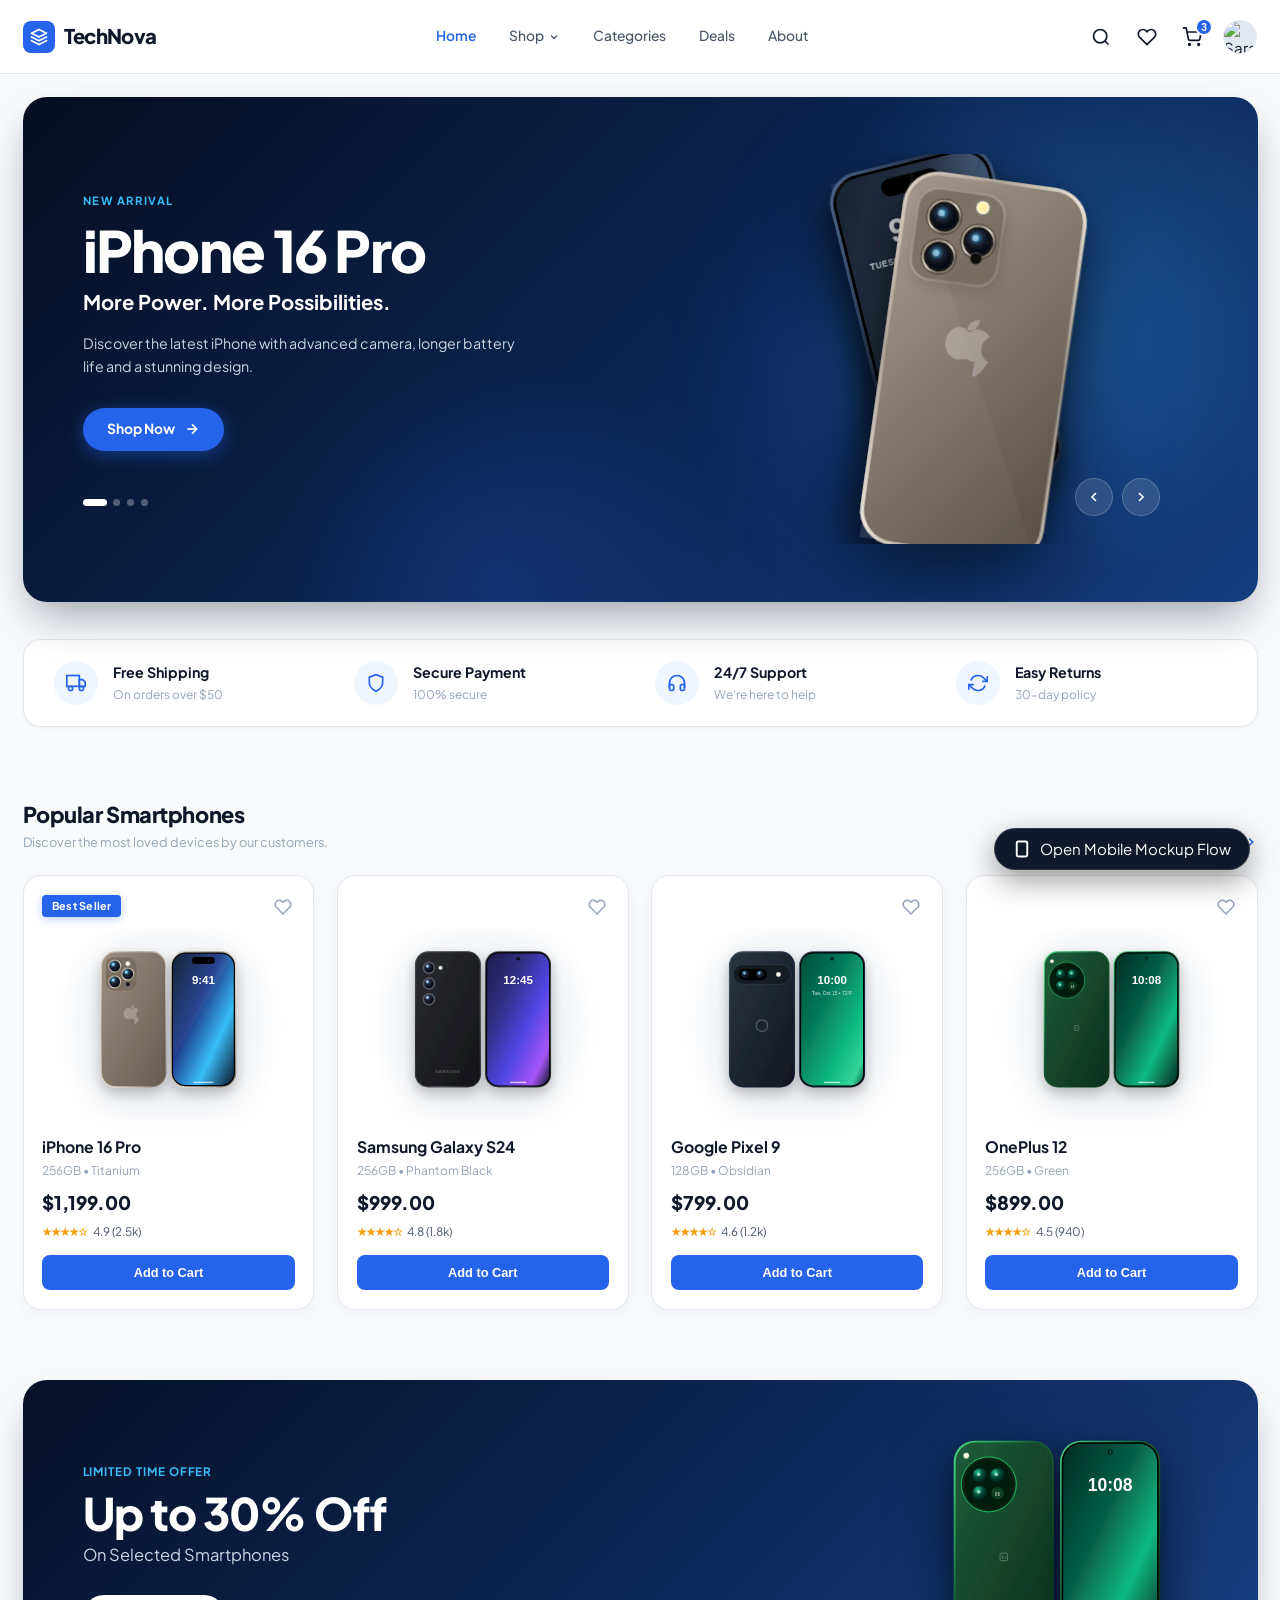
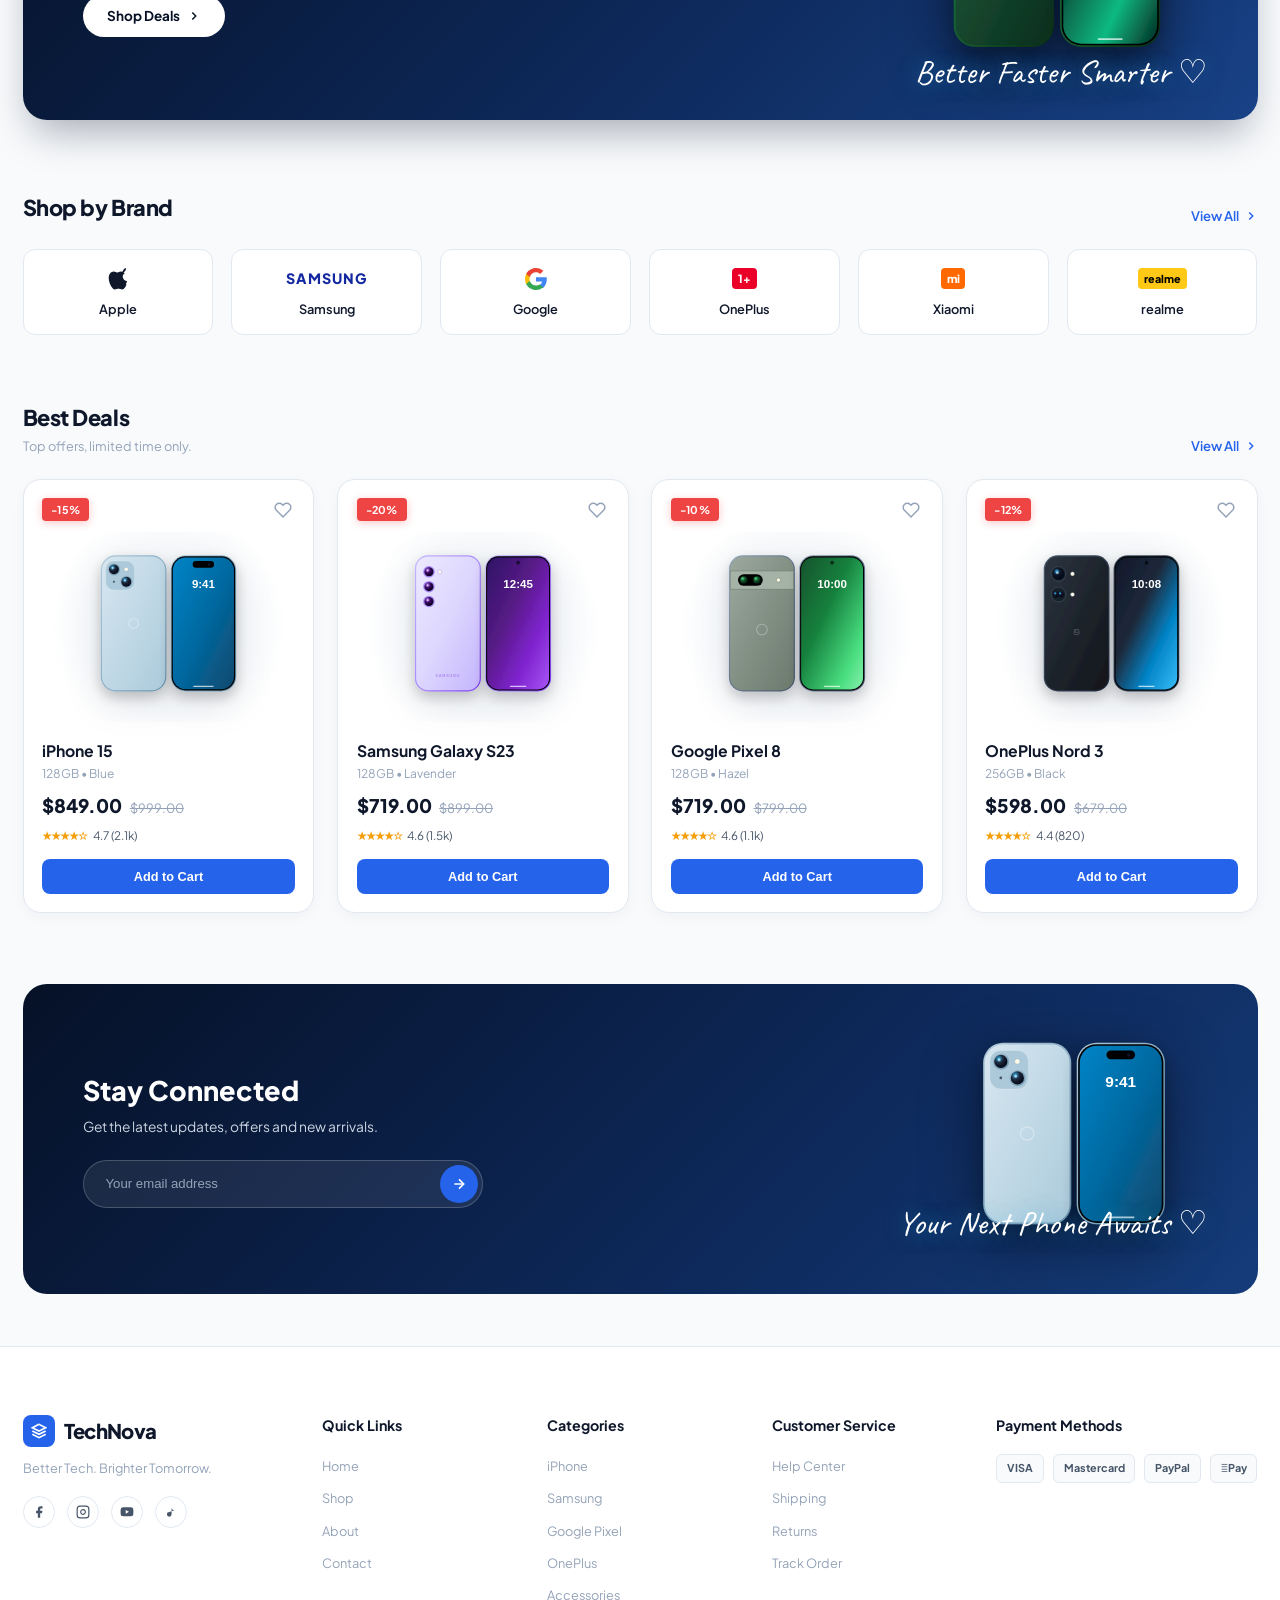
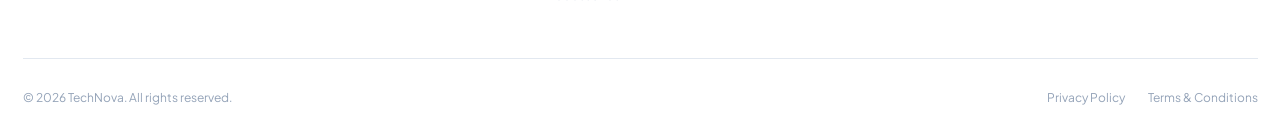
==== commit e1825fd2: "fix: replace stock images with 100% transparent cutout renders and add smooth hero & card animations" ====
--- a/index.html
+++ b/index.html
@@ -72,40 +72,42 @@
         
         <!-- Hero Left Content -->
         <div class="hero-left-content">
-          <div class="hero-new-arrival-tag">New Arrival</div>
-          <h1 class="hero-phone-title">iPhone 16 Pro</h1>
-          <div class="hero-phone-subheading">More Power. More Possibilities.</div>
-          <p class="hero-phone-desc">
+          <div class="hero-new-arrival-tag" id="heroTag">New Arrival</div>
+          <h1 class="hero-phone-title" id="heroTitle">iPhone 16 Pro</h1>
+          <div class="hero-phone-subheading" id="heroSubheading">More Power. More Possibilities.</div>
+          <p class="hero-phone-desc" id="heroDesc">
             Discover the latest iPhone with advanced camera, longer battery life and a stunning design.
           </p>
-          <a href="javascript:void(0)" class="btn-shop-now" onclick="openProductDetail('iphone-16-pro');">
+          <a href="javascript:void(0)" class="btn-shop-now" id="heroShopBtn" onclick="openProductDetail('iphone-16-pro');">
             <span>Shop Now</span>
             <svg width="16" height="16" viewBox="0 0 24 24" fill="none" stroke="currentColor" stroke-width="2.5"><line x1="5" y1="12" x2="19" y2="12"></line><polyline points="12 5 19 12 12 19"></polyline></svg>
           </a>
 
-          <!-- Carousel Dots Bottom Left (4 dots, 1st active) -->
-          <div class="hero-carousel-dots">
-            <div class="carousel-dot active"></div>
-            <div class="carousel-dot"></div>
-            <div class="carousel-dot"></div>
-            <div class="carousel-dot"></div>
-          </div>
-        </div>
-
-        <!-- Hero Right iPhone 16 Pro Render -->
+          <!-- Carousel Dots Bottom Left (4 dots) -->
+          <div class="hero-carousel-dots" id="heroDots">
+            <div class="carousel-dot active" onclick="switchHeroSlide(0)"></div>
+            <div class="carousel-dot" onclick="switchHeroSlide(1)"></div>
+            <div class="carousel-dot" onclick="switchHeroSlide(2)"></div>
+            <div class="carousel-dot" onclick="switchHeroSlide(3)"></div>
+          </div>
+        </div>
+
+        <!-- Hero Right Phone Stage with Floating Motion & Ambient Glow -->
         <div class="hero-right-stage">
+          <div class="hero-ambient-glow"></div>
           <img 
-            src="https://images.unsplash.com/photo-1695048133142-1a20484d2569?auto=format&fit=crop&w=800&q=80" 
+            id="heroPhoneImg"
+            src="assets/phones/hero-iphone-16-pro.svg" 
             alt="Apple iPhone 16 Pro Natural Titanium" 
-            class="hero-phone-render"
+            class="hero-phone-render floating-phone"
           />
 
           <!-- Translucent Circular Nav Arrows on Bottom Right -->
           <div class="hero-nav-arrows">
-            <button class="arrow-circle-btn" title="Previous Slide">
+            <button class="arrow-circle-btn" title="Previous Slide" onclick="prevHeroSlide()">
               <svg width="16" height="16" viewBox="0 0 24 24" fill="none" stroke="currentColor" stroke-width="2.5"><polyline points="15 18 9 12 15 6"></polyline></svg>
             </button>
-            <button class="arrow-circle-btn" title="Next Slide">
+            <button class="arrow-circle-btn" title="Next Slide" onclick="nextHeroSlide()">
               <svg width="16" height="16" viewBox="0 0 24 24" fill="none" stroke="currentColor" stroke-width="2.5"><polyline points="9 18 15 12 9 6"></polyline></svg>
             </button>
           </div>
@@ -203,11 +205,11 @@
 
         <div class="offer-right-box">
           <img 
-            src="https://images.unsplash.com/photo-1511707171634-5f897ff02aa9?auto=format&fit=crop&w=700&q=80" 
+            src="assets/phones/oneplus-12.svg" 
             alt="Smartphones Fan" 
-            class="offer-phones-fan-img"
+            class="offer-phones-fan-img floating-fan"
           />
-          <div class="script-text-smarter">Better Faster Smarter ♡</div>
+          <div class="script-text-smarter pulse-script">Better Faster Smarter ♡</div>
         </div>
 
       </div>
@@ -330,11 +332,11 @@
 
         <div class="newsletter-right">
           <img 
-            src="https://images.unsplash.com/photo-1592750475338-74b7b21085ab?auto=format&fit=crop&w=700&q=80" 
+            src="assets/phones/iphone-15.svg" 
             alt="Dual iPhones" 
-            class="newsletter-phones-img"
+            class="newsletter-phones-img floating-newsletter"
           />
-          <div class="script-text-awaits">Your Next Phone Awaits ♡</div>
+          <div class="script-text-awaits pulse-script">Your Next Phone Awaits ♡</div>
         </div>
 
       </div>
--- a/styles/main.css
+++ b/styles/main.css
@@ -341,25 +341,67 @@
   background: #ffffff;
 }
 
-/* Hero Right Phone Stage */
+/* Hero Right Phone Stage with Floating Motion & Ambient Glow */
 .hero-right-stage {
   position: relative;
   z-index: 2;
   display: flex;
   align-items: center;
   justify-content: center;
+  min-height: 400px;
+}
+
+.hero-ambient-glow {
+  position: absolute;
+  width: 440px;
+  height: 440px;
+  background: radial-gradient(circle, rgba(56, 189, 248, 0.4) 0%, rgba(37, 99, 235, 0.2) 50%, transparent 75%);
+  filter: blur(45px);
+  z-index: 1;
+  pointer-events: none;
+  animation: pulseGlow 6s ease-in-out infinite alternate;
+}
+
+@keyframes pulseGlow {
+  0% { transform: scale(0.9) translate(-10px, 10px); opacity: 0.6; }
+  100% { transform: scale(1.15) translate(15px, -15px); opacity: 0.95; }
 }
 
 .hero-phone-render {
-  max-height: 380px;
+  max-height: 390px;
   max-width: 100%;
   object-fit: contain;
-  filter: drop-shadow(0 25px 40px rgba(0, 0, 0, 0.6));
-  transition: transform 0.4s var(--ease-spring);
+  filter: drop-shadow(0 25px 45px rgba(0, 0, 0, 0.65));
+  position: relative;
+  z-index: 2;
+  transition: opacity 0.25s ease, transform 0.4s var(--ease-spring);
+}
+
+.floating-phone {
+  animation: heroFloat 5.5s ease-in-out infinite;
+}
+
+@keyframes heroFloat {
+  0%, 100% {
+    transform: translateY(0px) rotate(0deg);
+  }
+  50% {
+    transform: translateY(-16px) rotate(1.2deg);
+  }
+}
+
+.slide-fade-out {
+  opacity: 0 !important;
+  transform: translateY(20px) scale(0.92) !important;
+}
+
+.slide-fade-in {
+  opacity: 1 !important;
+  transform: translateY(0px) scale(1) !important;
 }
 
 .hero-banner-card:hover .hero-phone-render {
-  transform: scale(1.04) translateY(-4px);
+  filter: drop-shadow(0 30px 55px rgba(0, 0, 0, 0.8));
 }
 
 /* Circular Slide Nav Arrows on Bottom Right */
@@ -495,18 +537,18 @@
   background: var(--bg-white);
   border: 1px solid var(--border-color);
   border-radius: var(--radius-lg);
-  padding: 1.2rem;
+  padding: 1.25rem;
   display: flex;
   flex-direction: column;
   position: relative;
-  transition: all 0.25s ease;
-  box-shadow: var(--shadow-sm);
+  transition: all 0.35s cubic-bezier(0.16, 1, 0.3, 1);
+  box-shadow: 0 4px 14px rgba(15, 23, 42, 0.04);
 }
 
 .product-item-card:hover {
   border-color: #cbd5e1;
-  box-shadow: var(--shadow-card-hover);
-  transform: translateY(-4px);
+  box-shadow: 0 20px 35px -5px rgba(37, 99, 235, 0.12), 0 8px 16px -4px rgba(15, 23, 42, 0.06);
+  transform: translateY(-8px);
 }
 
 /* Card Badges & Favorite */
@@ -522,8 +564,10 @@
   color: #ffffff;
   font-size: 0.72rem;
   font-weight: 700;
-  padding: 0.2rem 0.6rem;
+  padding: 0.22rem 0.65rem;
   border-radius: 4px;
+  box-shadow: 0 2px 8px rgba(37, 99, 235, 0.3);
+  letter-spacing: 0.02em;
 }
 
 .pill-badge-discount {
@@ -531,8 +575,10 @@
   color: #ffffff;
   font-size: 0.72rem;
   font-weight: 700;
-  padding: 0.2rem 0.55rem;
+  padding: 0.22rem 0.6rem;
   border-radius: 4px;
+  box-shadow: 0 2px 8px rgba(239, 68, 68, 0.3);
+  letter-spacing: 0.02em;
 }
 
 .card-fav-btn {
@@ -547,32 +593,38 @@
 
 .card-fav-btn:hover {
   color: #ef4444;
-  transform: scale(1.15);
+  transform: scale(1.2);
 }
 
 .card-fav-btn.active {
   color: #ef4444;
 }
 
-/* Product Card Photo Stage */
+/* Product Card Photo Stage with Soft Contrast Circle */
 .card-photo-stage {
-  height: 180px;
-  display: flex;
-  align-items: center;
-  justify-content: center;
-  margin: 0.5rem 0 1rem;
-  cursor: pointer;
+  height: 190px;
+  display: flex;
+  align-items: center;
+  justify-content: center;
+  margin: 0.4rem 0 1.1rem;
+  cursor: pointer;
+  position: relative;
+  background: radial-gradient(circle, #f1f5f9 0%, #f8fafc 55%, transparent 75%);
+  border-radius: 14px;
+  overflow: visible;
 }
 
 .card-phone-image {
-  max-height: 160px;
-  max-width: 85%;
+  max-height: 165px;
+  max-width: 90%;
   object-fit: contain;
-  transition: transform 0.3s var(--ease-spring);
+  filter: drop-shadow(0 10px 18px rgba(15, 23, 42, 0.09));
+  transition: transform 0.35s cubic-bezier(0.16, 1, 0.3, 1), filter 0.35s ease;
 }
 
 .product-item-card:hover .card-phone-image {
-  transform: scale(1.08);
+  transform: scale(1.08) translateY(-6px);
+  filter: drop-shadow(0 18px 26px rgba(15, 23, 42, 0.16));
 }
 
 /* Card Typography */
@@ -863,6 +915,45 @@
 .newsletter-phones-img {
   max-height: 220px;
   object-fit: contain;
+  filter: drop-shadow(0 15px 30px rgba(0, 0, 0, 0.45));
+}
+
+.floating-fan {
+  animation: fanFloat 6s ease-in-out infinite 0.4s;
+}
+
+@keyframes fanFloat {
+  0%, 100% { transform: translateY(0px) rotate(0deg); }
+  50% { transform: translateY(-12px) rotate(-1.5deg); }
+}
+
+.floating-newsletter {
+  animation: newsletterFloat 5s ease-in-out infinite 0.8s;
+}
+
+@keyframes newsletterFloat {
+  0%, 100% { transform: translateY(0px); }
+  50% { transform: translateY(-10px) scale(1.02); }
+}
+
+.pulse-script {
+  animation: scriptPulse 3.5s ease-in-out infinite alternate;
+}
+
+@keyframes scriptPulse {
+  0% { text-shadow: 0 0 15px rgba(56, 189, 248, 0.4); }
+  100% { text-shadow: 0 0 28px rgba(56, 189, 248, 0.9), 0 0 45px rgba(37, 99, 235, 0.6); }
+}
+
+/* Cart Badge Bounce Animation */
+.badge-pop {
+  animation: badgeBounce 0.45s cubic-bezier(0.175, 0.885, 0.32, 1.275);
+}
+
+@keyframes badgeBounce {
+  0% { transform: scale(1); }
+  50% { transform: scale(1.4); }
+  100% { transform: scale(1); }
 }
 
 .script-text-awaits {
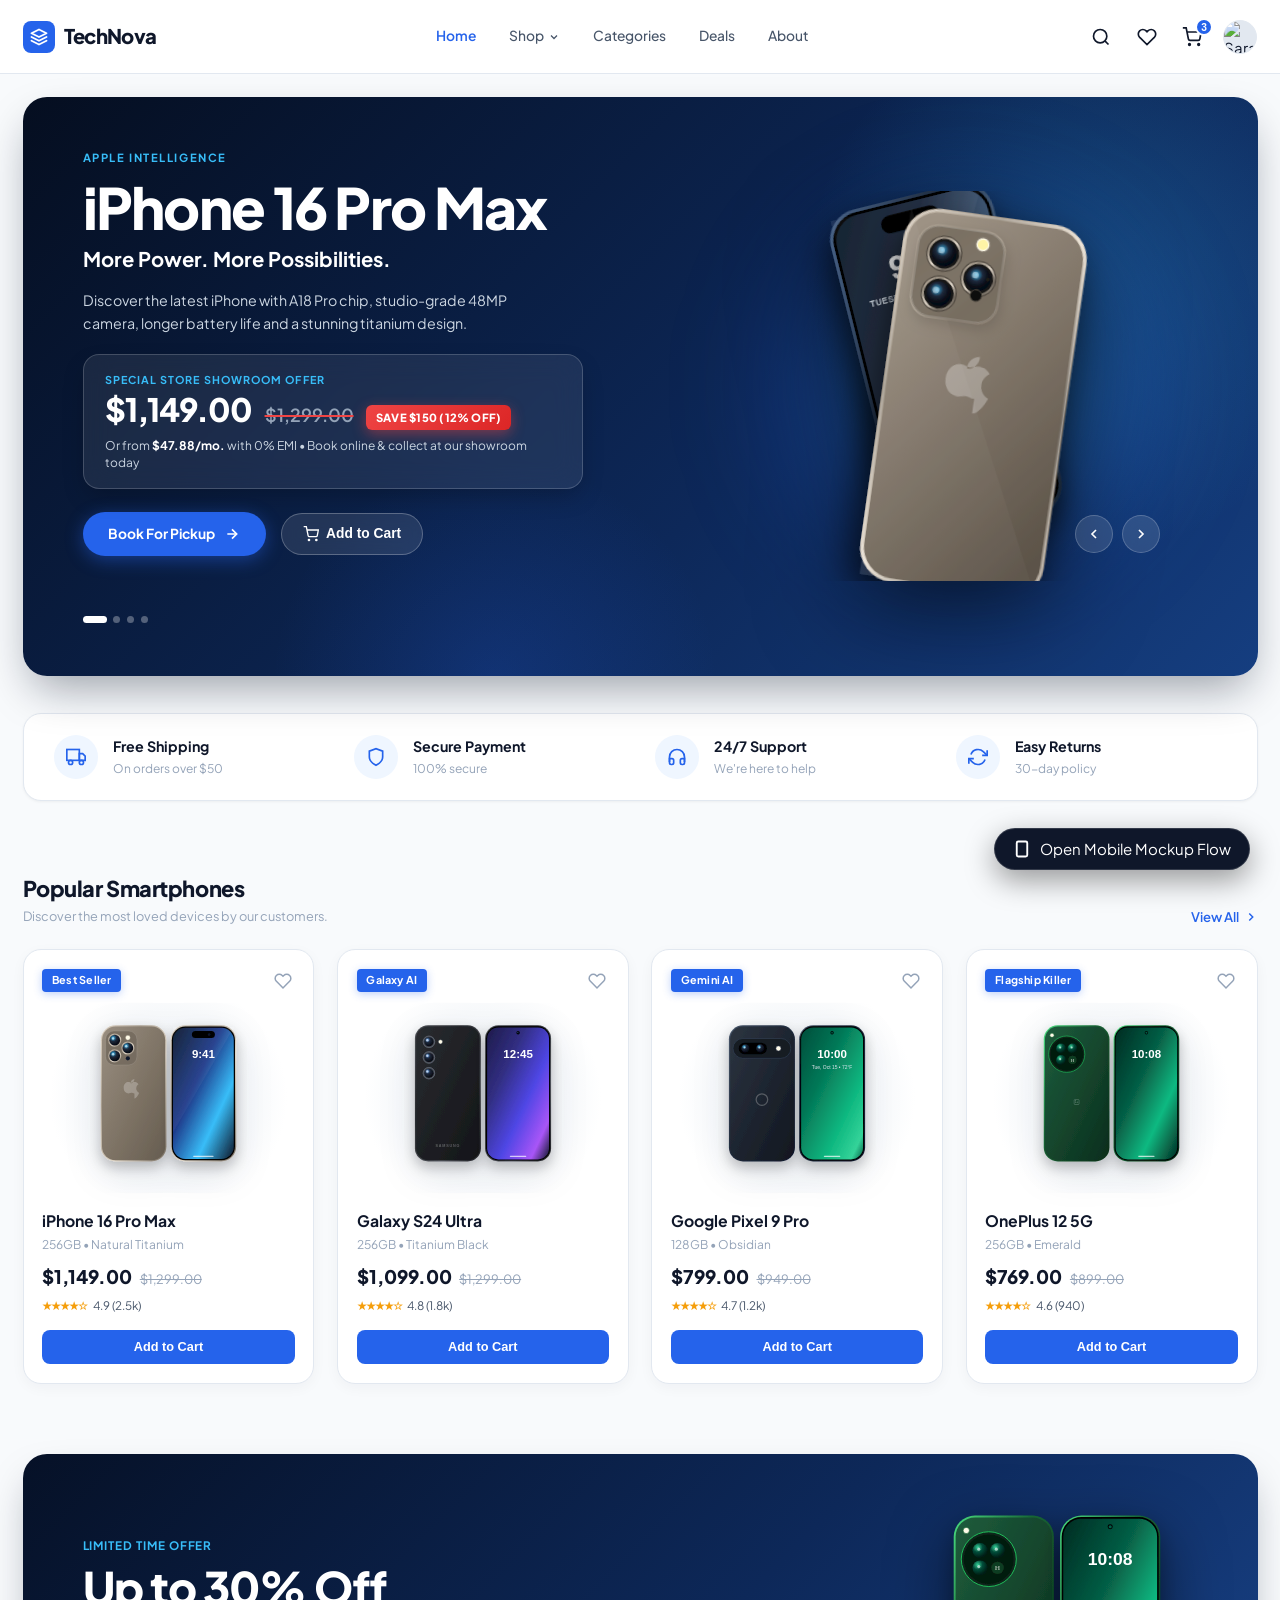
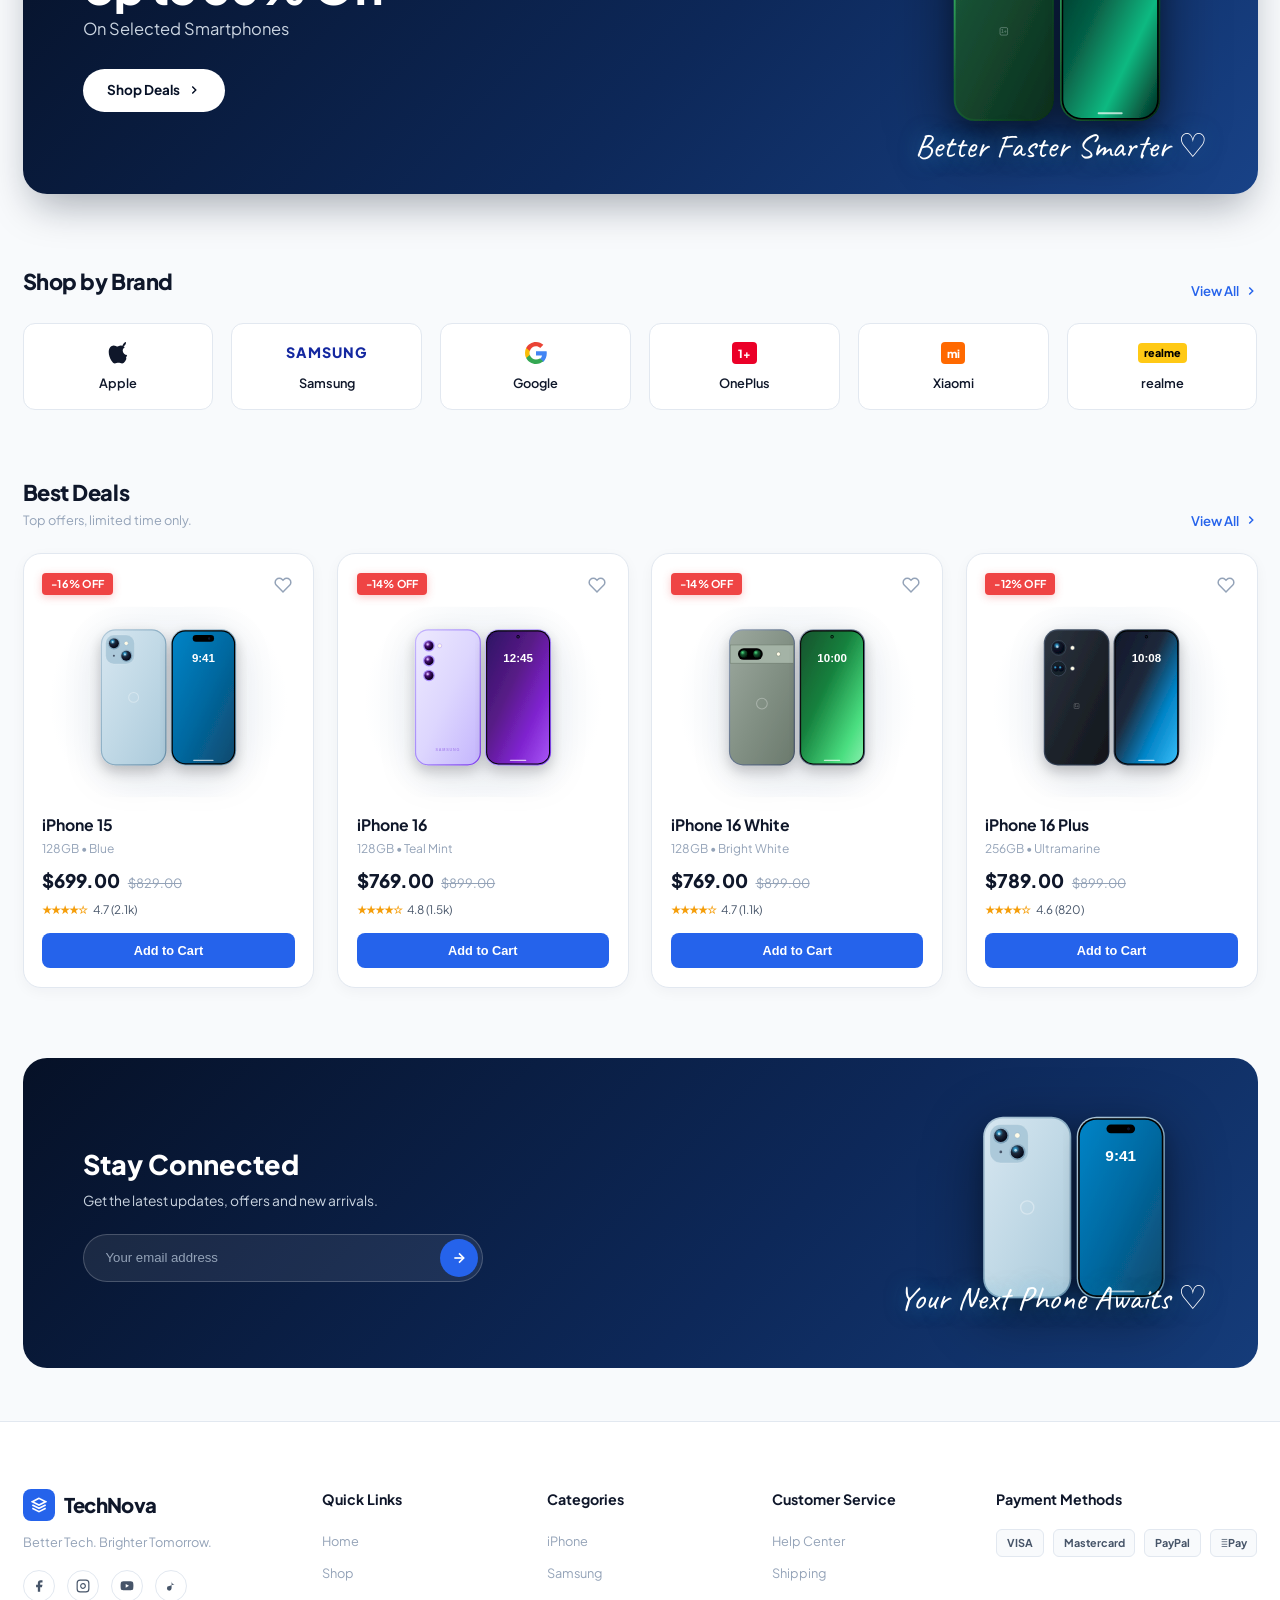
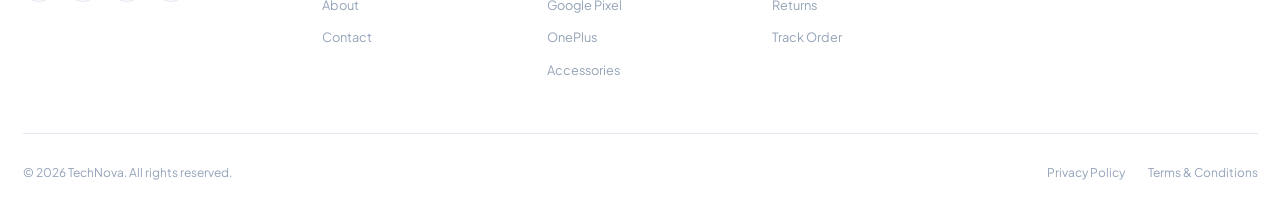
==== commit 6ca04316: "feat: real phone photos, duo views, live hero pricing with strikethrough discount" ====
--- a/index.html
+++ b/index.html
@@ -5,6 +5,7 @@
   <meta name="viewport" content="width=device-width, initial-scale=1.0">
   <title>TechNova | Official Flagship Smartphones & Mobile Experience</title>
   <meta name="description" content="Discover the latest smartphones, new arrivals, and unbeatable deals at TechNova. Better Tech. Brighter Tomorrow.">
+  <meta name="referrer" content="no-referrer">
   
   <link rel="icon" href="data:image/svg+xml,<svg xmlns=%22http://www.w3.org/2000/svg%22 viewBox=%220 0 100 100%22><rect width=%22100%22 height=%22100%22 rx=%2225%22 fill=%22%232563eb%22/><text y=%22.75em%22 x=%2250%25%22 text-anchor=%22middle%22 font-size=%2260%22 font-family=%22sans-serif%22 font-weight=%22bold%22 fill=%22white%22>T</text></svg>">
   <link rel="stylesheet" href="styles/main.css">
@@ -72,16 +73,37 @@
         
         <!-- Hero Left Content -->
         <div class="hero-left-content">
-          <div class="hero-new-arrival-tag" id="heroTag">New Arrival</div>
-          <h1 class="hero-phone-title" id="heroTitle">iPhone 16 Pro</h1>
+          <div class="hero-new-arrival-tag" id="heroTag">Apple Intelligence</div>
+          <h1 class="hero-phone-title" id="heroTitle">iPhone 16 Pro Max</h1>
           <div class="hero-phone-subheading" id="heroSubheading">More Power. More Possibilities.</div>
           <p class="hero-phone-desc" id="heroDesc">
-            Discover the latest iPhone with advanced camera, longer battery life and a stunning design.
+            Discover the latest iPhone with A18 Pro chip, studio-grade 48MP camera, longer battery life and a stunning titanium design.
           </p>
-          <a href="javascript:void(0)" class="btn-shop-now" id="heroShopBtn" onclick="openProductDetail('iphone-16-pro');">
-            <span>Shop Now</span>
-            <svg width="16" height="16" viewBox="0 0 24 24" fill="none" stroke="currentColor" stroke-width="2.5"><line x1="5" y1="12" x2="19" y2="12"></line><polyline points="12 5 19 12 12 19"></polyline></svg>
-          </a>
+
+          <!-- Hero Dynamic Pricing & Discount Box -->
+          <div class="hero-pricing-box" id="heroPricingBox">
+            <div class="hero-price-meta-label">Special Store Showroom Offer</div>
+            <div class="hero-price-display-row">
+              <span class="hero-current-price" id="heroPrice">$1,149.00</span>
+              <span class="hero-original-price" id="heroOriginalPrice">$1,299.00</span>
+              <span class="hero-save-badge" id="heroDiscountBadge">SAVE $150 (12% OFF)</span>
+            </div>
+            <div class="hero-finance-note" id="heroFinanceNote">
+              Or from <strong>$47.88/mo.</strong> with 0% EMI • Book online & collect at our showroom today
+            </div>
+          </div>
+
+          <!-- Hero Action Buttons -->
+          <div class="hero-action-row">
+            <a href="javascript:void(0)" class="btn-shop-now" id="heroShopBtn" onclick="openProductDetail('iphone-16-pro');">
+              <span>Book For Pickup</span>
+              <svg width="16" height="16" viewBox="0 0 24 24" fill="none" stroke="currentColor" stroke-width="2.5"><line x1="5" y1="12" x2="19" y2="12"></line><polyline points="12 5 19 12 12 19"></polyline></svg>
+            </a>
+            <button class="btn-hero-secondary" id="heroAddToCartBtn" onclick="addToCart('iphone-16-pro')">
+              <svg width="16" height="16" viewBox="0 0 24 24" fill="none" stroke="currentColor" stroke-width="2"><circle cx="9" cy="21" r="1"></circle><circle cx="20" cy="21" r="1"></circle><path d="M1 1h4l2.68 13.39a2 2 0 0 0 2 1.61h9.72a2 2 0 0 0 2-1.61L23 6H6"></path></svg>
+              <span>Add to Cart</span>
+            </button>
+          </div>
 
           <!-- Carousel Dots Bottom Left (4 dots) -->
           <div class="hero-carousel-dots" id="heroDots">
@@ -97,9 +119,10 @@
           <div class="hero-ambient-glow"></div>
           <img 
             id="heroPhoneImg"
-            src="assets/phones/hero-iphone-16-pro.svg" 
-            alt="Apple iPhone 16 Pro Natural Titanium" 
+            src="https://pngimg.com/uploads/iphone16/iphone16_PNG38.png" 
+            alt="Apple iPhone 16 Pro Max Natural Titanium Duo" 
             class="hero-phone-render floating-phone"
+            onerror="this.onerror=null; this.src='assets/phones/hero-iphone-16-pro.svg';"
           />
 
           <!-- Translucent Circular Nav Arrows on Bottom Right -->
@@ -205,9 +228,10 @@
 
         <div class="offer-right-box">
           <img 
-            src="assets/phones/oneplus-12.svg" 
+            src="https://pngimg.com/uploads/iphone16/iphone16_PNG13.png" 
             alt="Smartphones Fan" 
             class="offer-phones-fan-img floating-fan"
+            onerror="this.onerror=null; this.src='assets/phones/oneplus-12.svg';"
           />
           <div class="script-text-smarter pulse-script">Better Faster Smarter ♡</div>
         </div>
@@ -332,9 +356,10 @@
 
         <div class="newsletter-right">
           <img 
-            src="assets/phones/iphone-15.svg" 
+            src="https://pngimg.com/uploads/iphone16/iphone16_PNG29.png" 
             alt="Dual iPhones" 
             class="newsletter-phones-img floating-newsletter"
+            onerror="this.onerror=null; this.src='assets/phones/iphone-15.svg';"
           />
           <div class="script-text-awaits pulse-script">Your Next Phone Awaits ♡</div>
         </div>
--- a/styles/main.css
+++ b/styles/main.css
@@ -291,9 +291,88 @@
 .hero-phone-desc {
   font-size: 0.95rem;
   color: #cbd5e1;
-  max-width: 440px;
+  max-width: 480px;
   line-height: 1.6;
-  margin-bottom: 2rem;
+  margin-bottom: 1.3rem;
+}
+
+/* Hero Pricing Box with Discount Display */
+.hero-pricing-box {
+  background: rgba(255, 255, 255, 0.08);
+  border: 1px solid rgba(255, 255, 255, 0.18);
+  backdrop-filter: blur(14px);
+  -webkit-backdrop-filter: blur(14px);
+  border-radius: 16px;
+  padding: 1.1rem 1.4rem;
+  margin-bottom: 1.5rem;
+  max-width: 500px;
+  transition: all 0.3s cubic-bezier(0.16, 1, 0.3, 1);
+  box-shadow: 0 10px 25px -5px rgba(0, 0, 0, 0.25);
+}
+
+.hero-price-meta-label {
+  font-size: 0.72rem;
+  font-weight: 700;
+  text-transform: uppercase;
+  letter-spacing: 0.1em;
+  color: var(--accent-cyan);
+  margin-bottom: 0.35rem;
+}
+
+.hero-price-display-row {
+  display: flex;
+  align-items: baseline;
+  gap: 0.85rem;
+  flex-wrap: wrap;
+}
+
+.hero-current-price {
+  font-size: 2.15rem;
+  font-weight: 800;
+  color: #ffffff;
+  letter-spacing: -0.03em;
+  line-height: 1;
+}
+
+.hero-original-price {
+  font-size: 1.2rem;
+  font-weight: 600;
+  color: #94a3b8;
+  text-decoration: line-through;
+  text-decoration-thickness: 2px;
+  text-decoration-color: #ef4444;
+}
+
+.hero-save-badge {
+  background: linear-gradient(135deg, #ef4444 0%, #dc2626 100%);
+  color: #ffffff;
+  font-size: 0.75rem;
+  font-weight: 800;
+  padding: 0.25rem 0.65rem;
+  border-radius: 6px;
+  letter-spacing: 0.02em;
+  box-shadow: 0 4px 14px rgba(239, 68, 68, 0.45);
+  display: inline-flex;
+  align-items: center;
+}
+
+.hero-finance-note {
+  font-size: 0.8rem;
+  color: #cbd5e1;
+  margin-top: 0.55rem;
+  line-height: 1.4;
+}
+
+.hero-finance-note strong {
+  color: #ffffff;
+}
+
+/* Action Buttons Row */
+.hero-action-row {
+  display: flex;
+  align-items: center;
+  gap: 1rem;
+  margin-bottom: 0.8rem;
 }
 
 .btn-shop-now {
@@ -302,12 +381,11 @@
   gap: 0.6rem;
   background: var(--primary-blue);
   color: #ffffff;
-  padding: 0.75rem 1.6rem;
+  padding: 0.8rem 1.7rem;
   border-radius: var(--radius-full);
   font-weight: 700;
   font-size: 0.92rem;
   text-decoration: none;
-  width: fit-content;
   box-shadow: 0 4px 18px rgba(37, 99, 235, 0.45);
   transition: all 0.25s var(--ease-spring);
 }
@@ -316,6 +394,28 @@
   background: var(--primary-blue-hover);
   transform: translateY(-2px);
   box-shadow: 0 8px 25px rgba(37, 99, 235, 0.6);
+}
+
+.btn-hero-secondary {
+  background: rgba(255, 255, 255, 0.1);
+  border: 1px solid rgba(255, 255, 255, 0.25);
+  color: #ffffff;
+  border-radius: var(--radius-full);
+  padding: 0.78rem 1.4rem;
+  font-size: 0.92rem;
+  font-weight: 700;
+  cursor: pointer;
+  display: inline-flex;
+  align-items: center;
+  gap: 0.5rem;
+  transition: all 0.2s ease;
+  backdrop-filter: blur(8px);
+}
+
+.btn-hero-secondary:hover {
+  background: rgba(255, 255, 255, 0.22);
+  transform: translateY(-2px);
+  border-color: rgba(255, 255, 255, 0.4);
 }
 
 /* Dots Indicator Bottom Left */
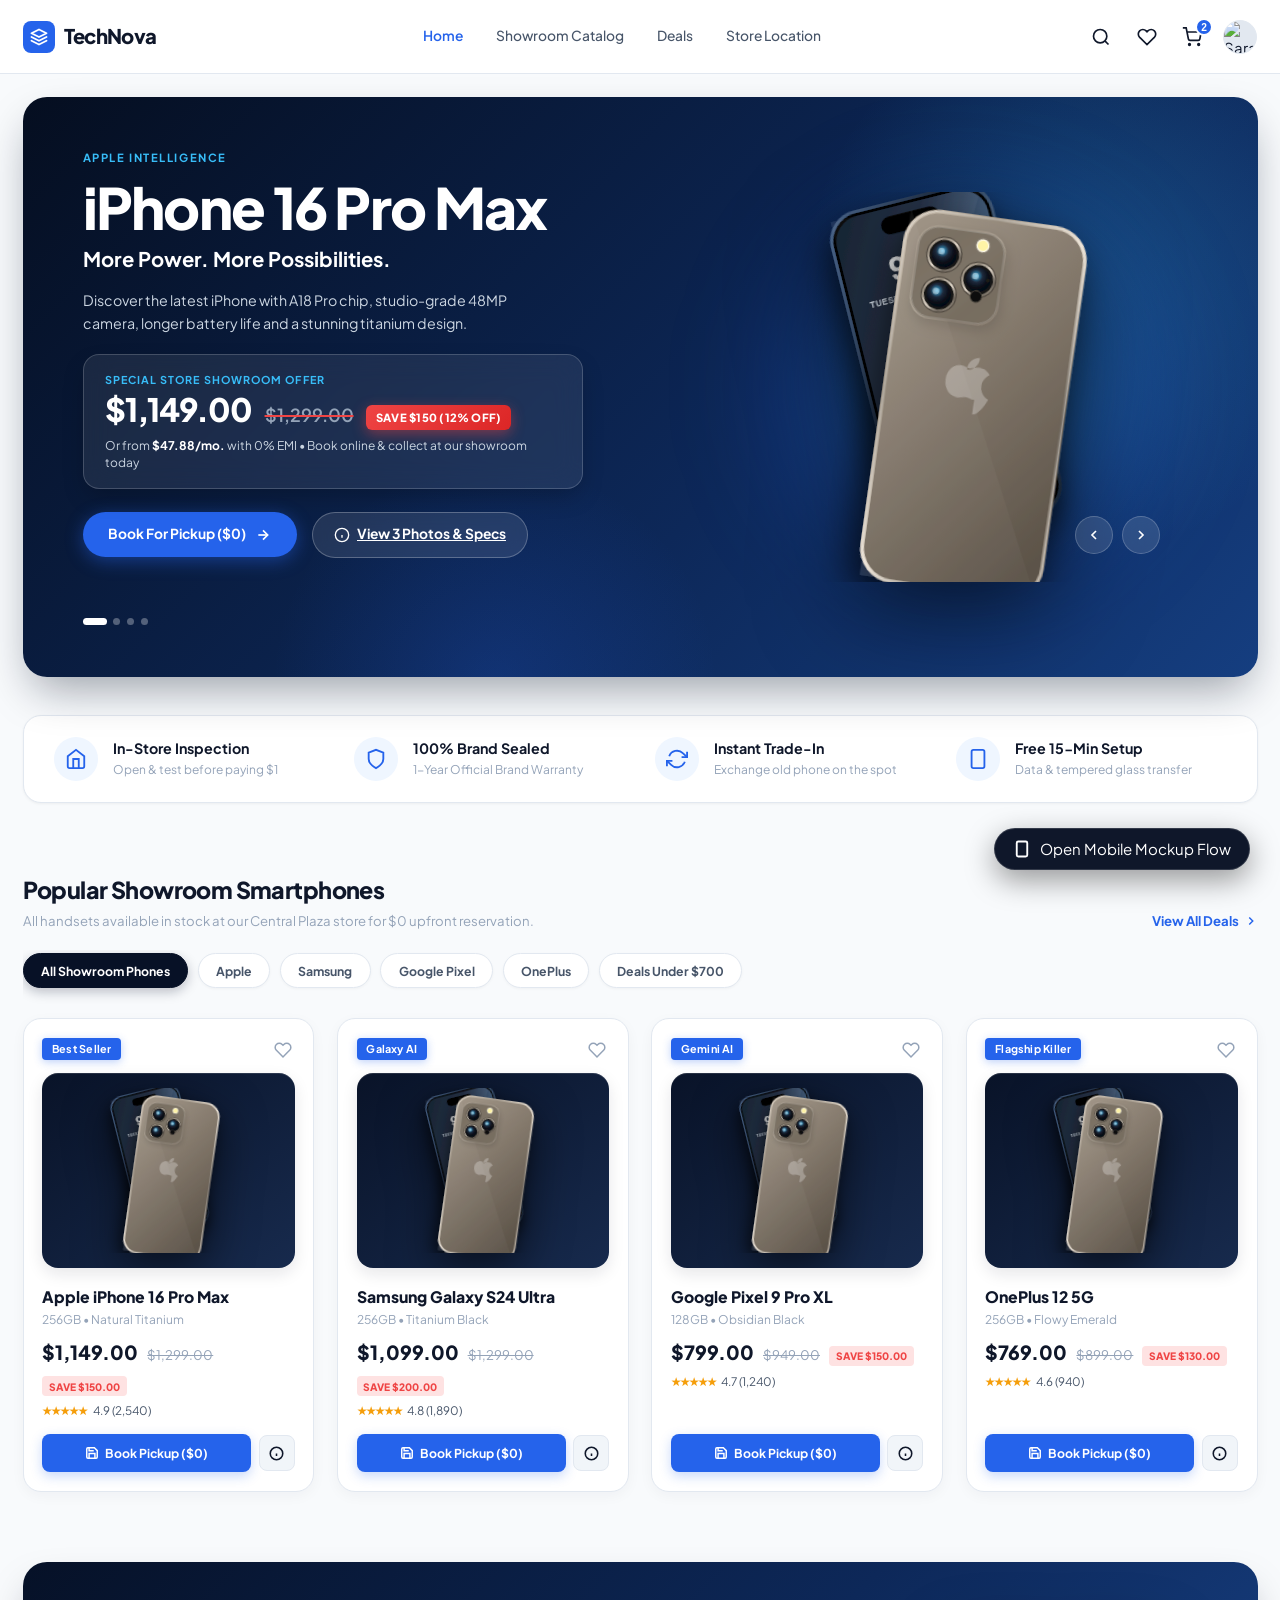
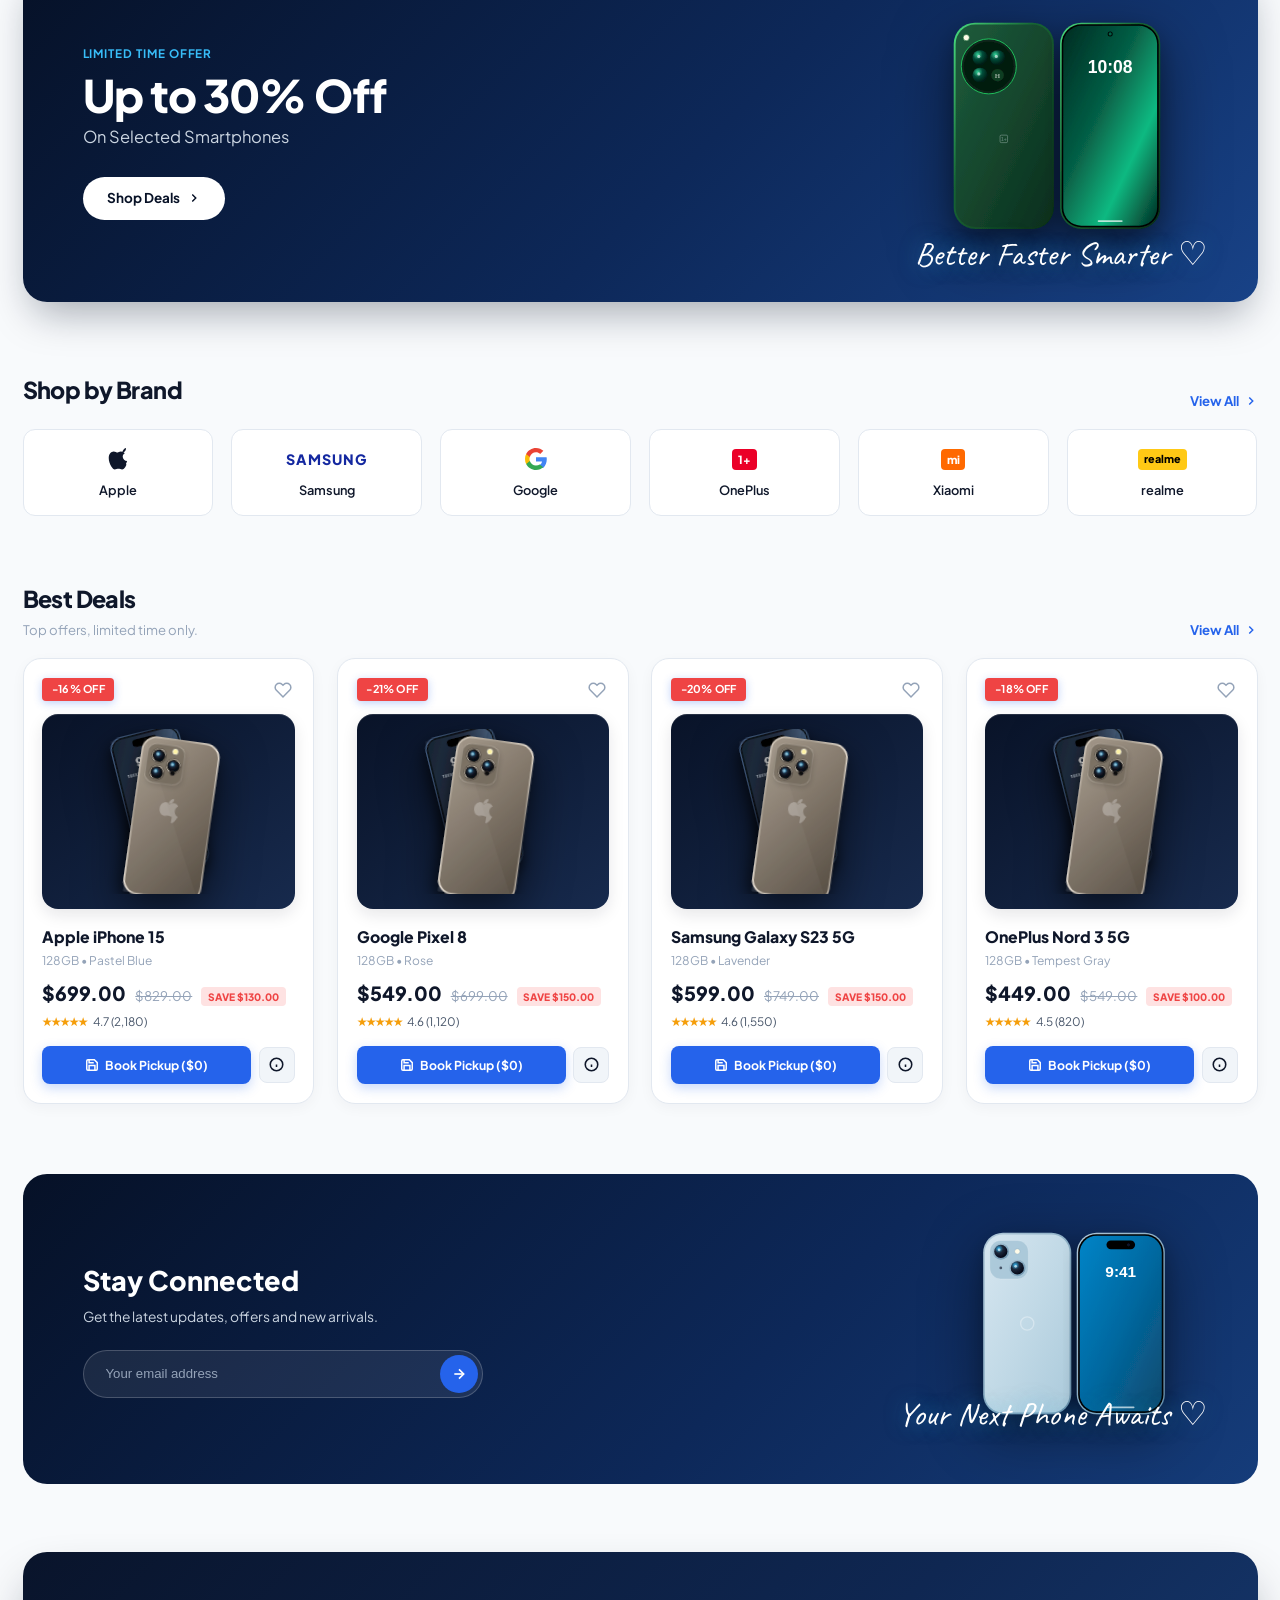
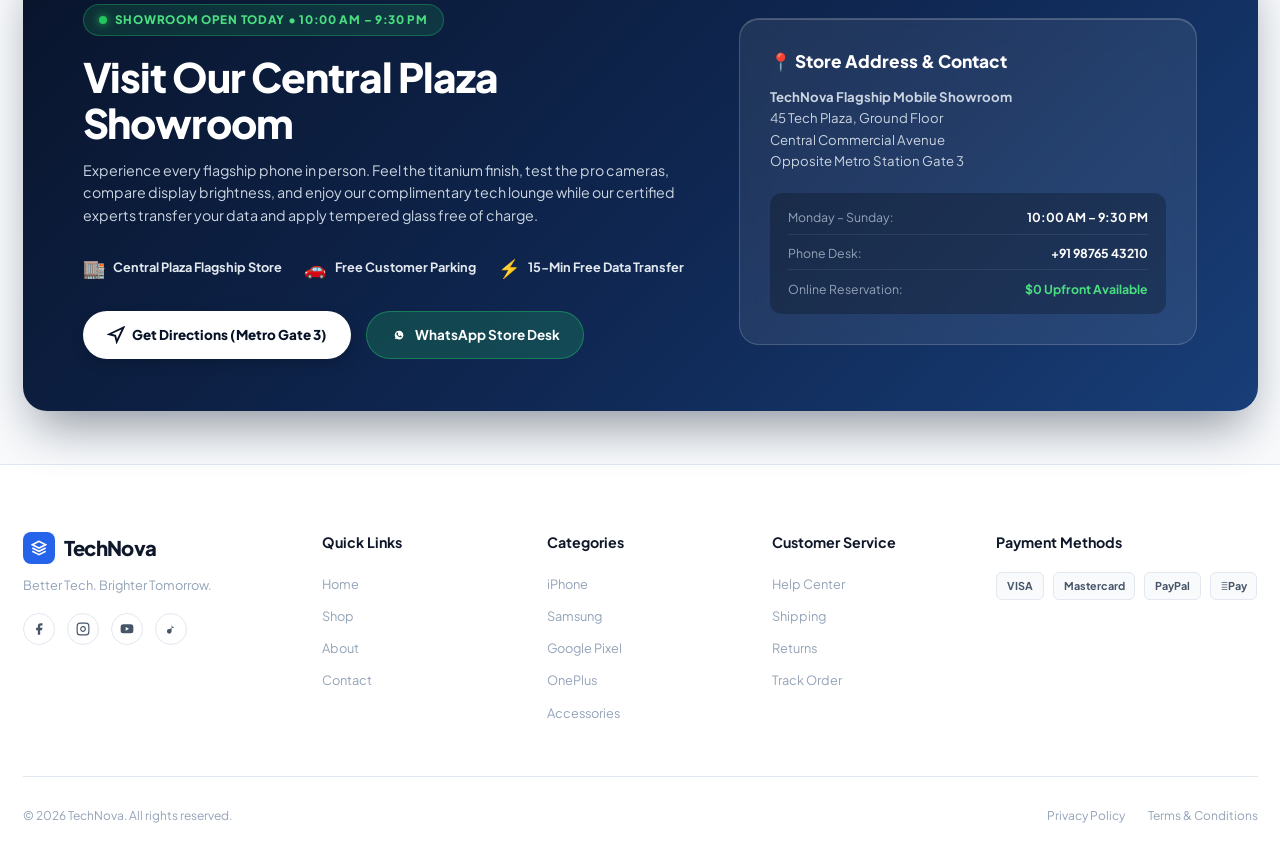
==== commit 4c74b112: "feat: add dedicated product details page with 3 real photos, interactive gallery, showroom filter, a" ====
--- a/index.html
+++ b/index.html
@@ -32,10 +32,9 @@
       <nav>
         <ul class="header-nav-list">
           <li class="header-nav-item active"><a href="#">Home</a></li>
-          <li class="header-nav-item"><a href="#popular">Shop <svg width="12" height="12" viewBox="0 0 24 24" fill="none" stroke="currentColor" stroke-width="2.5"><polyline points="6 9 12 15 18 9"></polyline></svg></a></li>
-          <li class="header-nav-item"><a href="#brands">Categories</a></li>
+          <li class="header-nav-item"><a href="#catalog">Showroom Catalog</a></li>
           <li class="header-nav-item"><a href="#deals">Deals</a></li>
-          <li class="header-nav-item"><a href="#about">About</a></li>
+          <li class="header-nav-item"><a href="#showroom">Store Location</a></li>
         </ul>
       </nav>
 
@@ -95,14 +94,14 @@
 
           <!-- Hero Action Buttons -->
           <div class="hero-action-row">
-            <a href="javascript:void(0)" class="btn-shop-now" id="heroShopBtn" onclick="openProductDetail('iphone-16-pro');">
-              <span>Book For Pickup</span>
+            <a href="product.html?id=iphone-16-pro&reserve=true" class="btn-shop-now" id="heroShopBtn">
+              <span>Book For Pickup ($0)</span>
               <svg width="16" height="16" viewBox="0 0 24 24" fill="none" stroke="currentColor" stroke-width="2.5"><line x1="5" y1="12" x2="19" y2="12"></line><polyline points="12 5 19 12 12 19"></polyline></svg>
             </a>
-            <button class="btn-hero-secondary" id="heroAddToCartBtn" onclick="addToCart('iphone-16-pro')">
-              <svg width="16" height="16" viewBox="0 0 24 24" fill="none" stroke="currentColor" stroke-width="2"><circle cx="9" cy="21" r="1"></circle><circle cx="20" cy="21" r="1"></circle><path d="M1 1h4l2.68 13.39a2 2 0 0 0 2 1.61h9.72a2 2 0 0 0 2-1.61L23 6H6"></path></svg>
-              <span>Add to Cart</span>
-            </button>
+            <a href="product.html?id=iphone-16-pro" class="btn-hero-secondary" id="heroAddToCartBtn">
+              <svg width="16" height="16" viewBox="0 0 24 24" fill="none" stroke="currentColor" stroke-width="2"><circle cx="12" cy="12" r="10"></circle><line x1="12" y1="16" x2="12" y2="12"></line><line x1="12" y1="8" x2="12.01" y2="8"></line></svg>
+              <span>View 3 Photos & Specs</span>
+            </a>
           </div>
 
           <!-- Carousel Dots Bottom Left (4 dots) -->
@@ -119,8 +118,8 @@
           <div class="hero-ambient-glow"></div>
           <img 
             id="heroPhoneImg"
-            src="https://pngimg.com/uploads/iphone16/iphone16_PNG38.png" 
-            alt="Apple iPhone 16 Pro Max Natural Titanium Duo" 
+            src="https://upload.wikimedia.org/wikipedia/commons/e/e2/IPhone_15.png" 
+            alt="Apple iPhone 16 Pro Max Natural Titanium" 
             class="hero-phone-render floating-phone"
             onerror="this.onerror=null; this.src='assets/phones/hero-iphone-16-pro.svg';"
           />
@@ -140,47 +139,47 @@
     </div>
   </section>
 
-  <!-- 4-Pillar Features Strip (Matches TechNova Mockup) -->
+  <!-- Showroom Value & Assurance Strip -->
   <section class="features-strip-section">
     <div class="container">
       <div class="features-strip-card">
         <div class="feature-col-item">
           <div class="feature-icon-circle">
-            <svg width="20" height="20" viewBox="0 0 24 24" fill="none" stroke="currentColor" stroke-width="2"><rect x="1" y="3" width="15" height="13"></rect><polygon points="16 8 20 8 23 11 23 16 16 16 16 8"></polygon><circle cx="5.5" cy="18.5" r="2.5"></circle><circle cx="18.5" cy="18.5" r="2.5"></circle></svg>
+            <svg width="22" height="22" viewBox="0 0 24 24" fill="none" stroke="currentColor" stroke-width="2"><path d="M3 9l9-7 9 7v11a2 2 0 0 1-2 2H5a2 2 0 0 1-2-2z"></path><polyline points="9 22 9 12 15 12 15 22"></polyline></svg>
           </div>
           <div class="feature-text-block">
-            <h4>Free Shipping</h4>
-            <p>On orders over $50</p>
+            <h4>In-Store Inspection</h4>
+            <p>Open & test before paying $1</p>
           </div>
         </div>
 
         <div class="feature-col-item">
           <div class="feature-icon-circle">
-            <svg width="20" height="20" viewBox="0 0 24 24" fill="none" stroke="currentColor" stroke-width="2"><path d="M12 22s8-4 8-10V5l-8-3-8 3v7c0 6 8 10 8 10z"></path></svg>
+            <svg width="22" height="22" viewBox="0 0 24 24" fill="none" stroke="currentColor" stroke-width="2"><path d="M12 22s8-4 8-10V5l-8-3-8 3v7c0 6 8 10 8 10z"></path></svg>
           </div>
           <div class="feature-text-block">
-            <h4>Secure Payment</h4>
-            <p>100% secure</p>
+            <h4>100% Brand Sealed</h4>
+            <p>1-Year Official Brand Warranty</p>
           </div>
         </div>
 
         <div class="feature-col-item">
           <div class="feature-icon-circle">
-            <svg width="20" height="20" viewBox="0 0 24 24" fill="none" stroke="currentColor" stroke-width="2"><path d="M3 18v-6a9 9 0 0 1 18 0v6"></path><path d="M21 19a2 2 0 0 1-2 2h-1a2 2 0 0 1-2-2v-3a2 2 0 0 1 2-2h3zM3 19a2 2 0 0 0 2 2h1a2 2 0 0 0 2-2v-3a2 2 0 0 0-2-2H3z"></path></svg>
+            <svg width="22" height="22" viewBox="0 0 24 24" fill="none" stroke="currentColor" stroke-width="2"><polyline points="23 4 23 10 17 10"></polyline><polyline points="1 20 1 14 7 14"></polyline><path d="M3.51 9a9 9 0 0 1 14.85-3.36L23 10M1 14l4.64 4.36A9 9 0 0 0 20.49 15"></path></svg>
           </div>
           <div class="feature-text-block">
-            <h4>24/7 Support</h4>
-            <p>We're here to help</p>
+            <h4>Instant Trade-In</h4>
+            <p>Exchange old phone on the spot</p>
           </div>
         </div>
 
         <div class="feature-col-item">
           <div class="feature-icon-circle">
-            <svg width="20" height="20" viewBox="0 0 24 24" fill="none" stroke="currentColor" stroke-width="2"><polyline points="23 4 23 10 17 10"></polyline><polyline points="1 20 1 14 7 14"></polyline><path d="M3.51 9a9 9 0 0 1 14.85-3.36L23 10M1 14l4.64 4.36A9 9 0 0 0 20.49 15"></path></svg>
+            <svg width="22" height="22" viewBox="0 0 24 24" fill="none" stroke="currentColor" stroke-width="2"><rect x="5" y="2" width="14" height="20" rx="2" ry="2"></rect><line x1="12" y1="18" x2="12.01" y2="18"></line></svg>
           </div>
           <div class="feature-text-block">
-            <h4>Easy Returns</h4>
-            <p>30-day policy</p>
+            <h4>Free 15-Min Setup</h4>
+            <p>Data & tempered glass transfer</p>
           </div>
         </div>
       </div>
@@ -188,19 +187,29 @@
   </section>
 
   <!-- Popular Smartphones Section (Matches TechNova Mockup Row 1) -->
-  <section class="section-wrapper" id="popular">
+  <section class="section-wrapper" id="catalog">
     <div class="container">
       
       <!-- Section Header -->
       <div class="section-head-bar">
         <div>
-          <h2 class="section-title-large">Popular Smartphones</h2>
-          <p class="section-subtitle-small">Discover the most loved devices by our customers.</p>
-        </div>
-        <a href="#popular" class="view-all-link">
-          <span>View All</span>
+          <h2 class="section-title-large">Popular Showroom Smartphones</h2>
+          <p class="section-subtitle-small">All handsets available in stock at our Central Plaza store for $0 upfront reservation.</p>
+        </div>
+        <a href="#deals" class="view-all-link">
+          <span>View All Deals</span>
           <svg width="14" height="14" viewBox="0 0 24 24" fill="none" stroke="currentColor" stroke-width="2.5"><polyline points="9 18 15 12 9 6"></polyline></svg>
         </a>
+      </div>
+
+      <!-- Showroom Filter Chips Bar -->
+      <div class="showroom-filter-bar">
+        <button class="filter-chip active" onclick="filterCatalog('all', this)">All Showroom Phones</button>
+        <button class="filter-chip" onclick="filterCatalog('apple', this)">Apple</button>
+        <button class="filter-chip" onclick="filterCatalog('samsung', this)">Samsung</button>
+        <button class="filter-chip" onclick="filterCatalog('google', this)">Google Pixel</button>
+        <button class="filter-chip" onclick="filterCatalog('oneplus', this)">OnePlus</button>
+        <button class="filter-chip" onclick="filterCatalog('deals', this)">Deals Under $700</button>
       </div>
 
       <!-- 4 Cards Grid -->
@@ -228,7 +237,7 @@
 
         <div class="offer-right-box">
           <img 
-            src="https://pngimg.com/uploads/iphone16/iphone16_PNG13.png" 
+            src="https://upload.wikimedia.org/wikipedia/commons/e/e2/IPhone_15.png" 
             alt="Smartphones Fan" 
             class="offer-phones-fan-img floating-fan"
             onerror="this.onerror=null; this.src='assets/phones/oneplus-12.svg';"
@@ -356,14 +365,84 @@
 
         <div class="newsletter-right">
           <img 
-            src="https://pngimg.com/uploads/iphone16/iphone16_PNG29.png" 
-            alt="Dual iPhones" 
+            src="https://upload.wikimedia.org/wikipedia/commons/e/e2/IPhone_15.png" 
+            alt="Flagship Smartphone" 
             class="newsletter-phones-img floating-newsletter"
             onerror="this.onerror=null; this.src='assets/phones/iphone-15.svg';"
           />
           <div class="script-text-awaits pulse-script">Your Next Phone Awaits ♡</div>
         </div>
 
+      </div>
+    </div>
+  </section>
+
+  <!-- Showroom Location & Visiting Hours Section -->
+  <section class="showroom-visit-section" id="showroom">
+    <div class="container">
+      <div class="showroom-card-banner">
+        <div class="showroom-left-info">
+          <div class="showroom-live-status-pill">
+            <span class="live-pulse-dot"></span>
+            <span>SHOWROOM OPEN TODAY • 10:00 AM – 9:30 PM</span>
+          </div>
+          <h2>Visit Our Central Plaza Showroom</h2>
+          <p class="showroom-desc">
+            Experience every flagship phone in person. Feel the titanium finish, test the pro cameras, compare display brightness, and enjoy our complimentary tech lounge while our certified experts transfer your data and apply tempered glass free of charge.
+          </p>
+
+          <div class="showroom-perks-row">
+            <div class="showroom-perk-item">
+              <span class="perk-icon">🏬</span>
+              <span>Central Plaza Flagship Store</span>
+            </div>
+            <div class="showroom-perk-item">
+              <span class="perk-icon">🚗</span>
+              <span>Free Customer Parking</span>
+            </div>
+            <div class="showroom-perk-item">
+              <span class="perk-icon">⚡</span>
+              <span>15-Min Free Data Transfer</span>
+            </div>
+          </div>
+
+          <div class="showroom-actions-row">
+            <a href="https://maps.google.com" target="_blank" class="btn-get-directions">
+              <svg width="18" height="18" viewBox="0 0 24 24" fill="none" stroke="currentColor" stroke-width="2.5"><polygon points="3 11 22 2 13 21 11 13 3 11"></polygon></svg>
+              <span>Get Directions (Metro Gate 3)</span>
+            </a>
+            <a href="https://wa.me/919876543210" target="_blank" class="btn-whatsapp-showroom">
+              <svg width="18" height="18" viewBox="0 0 24 24" fill="currentColor"><path d="M12.031 6.172c-3.181 0-5.767 2.586-5.768 5.766-.001 1.298.38 2.27 1.019 3.287l-.711 2.598 2.664-.698c.997.544 1.761.813 2.802.813h.001c3.182 0 5.768-2.586 5.768-5.766 0-3.18-2.586-5.766-5.775-5.766zm3.364 8.163c-.144.407-.837.774-1.171.823-.312.046-.714.072-2.062-.485-1.724-.712-2.836-2.464-2.923-2.58-.086-.115-.697-.929-.697-1.772 0-.843.442-1.258.6-1.431.157-.172.344-.216.459-.216.115 0 .23.002.33.007.106.006.248-.04.388.297.144.344.488 1.192.531 1.279.043.086.072.187.014.302-.057.115-.086.187-.172.287-.086.101-.182.224-.26.3-.086.086-.176.18-.076.353.1.172.443.731.951 1.184.654.583 1.206.764 1.378.85.172.086.273.072.373-.043.101-.115.43-.502.545-.674.115-.172.23-.144.388-.086.158.057 1.005.474 1.177.56.172.086.287.129.33.201.043.072.043.416-.101.823z"/></svg>
+              <span>WhatsApp Store Desk</span>
+            </a>
+          </div>
+        </div>
+
+        <div class="showroom-right-card">
+          <div class="showroom-contact-badge">
+            <h3>📍 Store Address & Contact</h3>
+            <p class="address-text">
+              <strong>TechNova Flagship Mobile Showroom</strong><br>
+              45 Tech Plaza, Ground Floor<br>
+              Central Commercial Avenue<br>
+              Opposite Metro Station Gate 3
+            </p>
+            <div class="showroom-timing-box">
+              <div class="timing-row">
+                <span>Monday – Sunday:</span>
+                <strong>10:00 AM – 9:30 PM</strong>
+              </div>
+              <div class="timing-row">
+                <span>Phone Desk:</span>
+                <strong>+91 98765 43210</strong>
+              </div>
+              <div class="timing-row">
+                <span>Online Reservation:</span>
+                <strong style="color: #4ade80;">$0 Upfront Available</strong>
+              </div>
+            </div>
+          </div>
+        </div>
       </div>
     </div>
   </section>
--- a/styles/main.css
+++ b/styles/main.css
@@ -594,25 +594,25 @@
   display: flex;
   align-items: flex-end;
   justify-content: space-between;
-  margin-bottom: 1.5rem;
+  margin-bottom: 1.25rem;
 }
 
 .section-title-large {
-  font-size: 1.45rem;
+  font-size: 1.55rem;
   font-weight: 800;
   color: var(--text-main);
-  letter-spacing: -0.02em;
+  letter-spacing: -0.025em;
   margin-bottom: 0.2rem;
 }
 
 .section-subtitle-small {
-  font-size: 0.85rem;
+  font-size: 0.88rem;
   color: var(--text-muted);
 }
 
 .view-all-link {
   font-size: 0.88rem;
-  font-weight: 600;
+  font-weight: 700;
   color: var(--primary-blue);
   text-decoration: none;
   display: flex;
@@ -624,6 +624,49 @@
 .view-all-link:hover {
   gap: 0.5rem;
   text-decoration: underline;
+}
+
+/* Showroom Brand & Category Filter Bar */
+.showroom-filter-bar {
+  display: flex;
+  align-items: center;
+  gap: 0.65rem;
+  overflow-x: auto;
+  padding: 0.25rem 0 1.5rem;
+  margin-bottom: 0.5rem;
+  scrollbar-width: none;
+}
+
+.showroom-filter-bar::-webkit-scrollbar {
+  display: none;
+}
+
+.filter-chip {
+  background: var(--bg-white);
+  border: 1px solid var(--border-color);
+  color: var(--text-secondary);
+  font-family: inherit;
+  font-size: 0.82rem;
+  font-weight: 700;
+  padding: 0.55rem 1.15rem;
+  border-radius: var(--radius-full);
+  cursor: pointer;
+  white-space: nowrap;
+  transition: all 0.2s cubic-bezier(0.16, 1, 0.3, 1);
+  box-shadow: 0 1px 3px rgba(0, 0, 0, 0.04);
+}
+
+.filter-chip:hover {
+  border-color: #93c5fd;
+  color: var(--primary-blue);
+  transform: translateY(-1px);
+}
+
+.filter-chip.active {
+  background: var(--navy-dark);
+  color: #ffffff;
+  border-color: var(--navy-dark);
+  box-shadow: 0 4px 12px rgba(7, 17, 38, 0.25);
 }
 
 /* 4-Card Grid */
@@ -643,11 +686,12 @@
   position: relative;
   transition: all 0.35s cubic-bezier(0.16, 1, 0.3, 1);
   box-shadow: 0 4px 14px rgba(15, 23, 42, 0.04);
+  cursor: pointer;
 }
 
 .product-item-card:hover {
-  border-color: #cbd5e1;
-  box-shadow: 0 20px 35px -5px rgba(37, 99, 235, 0.12), 0 8px 16px -4px rgba(15, 23, 42, 0.06);
+  border-color: #93c5fd;
+  box-shadow: 0 20px 35px -5px rgba(37, 99, 235, 0.15), 0 8px 16px -4px rgba(15, 23, 42, 0.06);
   transform: translateY(-8px);
 }
 
@@ -700,40 +744,67 @@
   color: #ef4444;
 }
 
-/* Product Card Photo Stage with Soft Contrast Circle */
+/* Product Card Photo Stage with Sleek Showroom Pedestal */
 .card-photo-stage {
-  height: 190px;
+  height: 195px;
   display: flex;
   align-items: center;
   justify-content: center;
-  margin: 0.4rem 0 1.1rem;
-  cursor: pointer;
+  margin: 0.5rem 0 1.1rem;
   position: relative;
-  background: radial-gradient(circle, #f1f5f9 0%, #f8fafc 55%, transparent 75%);
-  border-radius: 14px;
-  overflow: visible;
+  background: linear-gradient(145deg, #091328 0%, #172a4d 100%);
+  border-radius: 16px;
+  overflow: hidden;
+  box-shadow: inset 0 1px 0 rgba(255, 255, 255, 0.12), 0 6px 16px rgba(15, 23, 42, 0.1);
+}
+
+.card-photo-stage::after {
+  content: 'CLICK TO VIEW 3 PHOTOS ↗';
+  position: absolute;
+  bottom: 8px;
+  font-size: 0.65rem;
+  font-weight: 800;
+  letter-spacing: 0.06em;
+  color: #ffffff;
+  background: rgba(37, 99, 235, 0.85);
+  backdrop-filter: blur(8px);
+  padding: 0.25rem 0.75rem;
+  border-radius: 9999px;
+  opacity: 0;
+  transform: translateY(6px);
+  transition: all 0.25s cubic-bezier(0.16, 1, 0.3, 1);
+  pointer-events: none;
+  box-shadow: 0 4px 10px rgba(0, 0, 0, 0.3);
+}
+
+.product-item-card:hover .card-photo-stage::after {
+  opacity: 1;
+  transform: translateY(0);
 }
 
 .card-phone-image {
   max-height: 165px;
   max-width: 90%;
+  width: auto;
+  height: auto;
   object-fit: contain;
-  filter: drop-shadow(0 10px 18px rgba(15, 23, 42, 0.09));
-  transition: transform 0.35s cubic-bezier(0.16, 1, 0.3, 1), filter 0.35s ease;
+  filter: drop-shadow(0 14px 22px rgba(0, 0, 0, 0.55));
+  transition: transform 0.4s cubic-bezier(0.16, 1, 0.3, 1), filter 0.35s ease;
 }
 
 .product-item-card:hover .card-phone-image {
-  transform: scale(1.08) translateY(-6px);
-  filter: drop-shadow(0 18px 26px rgba(15, 23, 42, 0.16));
+  transform: scale(1.08) translateY(-4px);
+  filter: drop-shadow(0 20px 30px rgba(0, 0, 0, 0.7));
 }
 
 /* Card Typography */
 .card-item-title {
   font-size: 1.05rem;
-  font-weight: 700;
+  font-weight: 800;
   color: var(--text-main);
   margin-bottom: 0.2rem;
-  cursor: pointer;
+  text-decoration: none;
+  display: block;
 }
 
 .card-item-title:hover {
@@ -749,20 +820,30 @@
 .card-item-price-row {
   display: flex;
   align-items: baseline;
-  gap: 0.5rem;
-  margin-bottom: 0.4rem;
+  gap: 0.6rem;
+  margin-bottom: 0.35rem;
+  flex-wrap: wrap;
 }
 
 .card-price-current {
-  font-size: 1.25rem;
+  font-size: 1.3rem;
   font-weight: 800;
   color: var(--text-main);
 }
 
 .card-price-struck {
-  font-size: 0.85rem;
+  font-size: 0.88rem;
   color: var(--text-muted);
   text-decoration: line-through;
+}
+
+.card-save-tag {
+  background: #fee2e2;
+  color: #ef4444;
+  font-size: 0.68rem;
+  font-weight: 800;
+  padding: 0.15rem 0.45rem;
+  border-radius: 4px;
 }
 
 /* Rating Stars */
@@ -780,23 +861,57 @@
   letter-spacing: -1px;
 }
 
-.btn-card-add-cart {
-  width: 100%;
+/* Card Action Cluster */
+.card-btn-cluster {
+  display: flex;
+  align-items: center;
+  gap: 0.5rem;
+  margin-top: auto;
+}
+
+.btn-card-pickup {
+  flex: 1;
   background: var(--primary-blue);
   color: #ffffff;
   border: none;
-  padding: 0.65rem;
+  padding: 0.65rem 0.8rem;
   border-radius: var(--radius-sm);
   font-weight: 700;
-  font-size: 0.85rem;
+  font-size: 0.82rem;
   cursor: pointer;
+  display: inline-flex;
+  align-items: center;
+  justify-content: center;
+  gap: 0.4rem;
+  text-decoration: none;
   transition: all 0.2s ease;
-  margin-top: auto;
-}
-
-.btn-card-add-cart:hover {
+  box-shadow: 0 4px 12px rgba(37, 99, 235, 0.25);
+}
+
+.btn-card-pickup:hover {
   background: var(--primary-blue-hover);
-  box-shadow: 0 4px 12px rgba(37, 99, 235, 0.3);
+  transform: translateY(-1px);
+  box-shadow: 0 6px 16px rgba(37, 99, 235, 0.4);
+}
+
+.btn-card-view-specs {
+  background: #f1f5f9;
+  color: var(--text-main);
+  border: 1px solid var(--border-color);
+  width: 36px;
+  height: 36px;
+  border-radius: var(--radius-sm);
+  display: flex;
+  align-items: center;
+  justify-content: center;
+  text-decoration: none;
+  transition: all 0.2s ease;
+}
+
+.btn-card-view-specs:hover {
+  background: #e2e8f0;
+  border-color: #cbd5e1;
+  transform: translateY(-1px);
 }
 
 /* ==========================================================================
@@ -1064,6 +1179,197 @@
   right: -10px;
   bottom: 0px;
   text-shadow: 0 0 20px rgba(56, 189, 248, 0.5);
+}
+
+/* ==========================================================================
+   SHOWROOM VISIT & EXPERIENCE HUB
+   ========================================================================== */
+.showroom-visit-section {
+  padding: 1rem 0 3.5rem;
+}
+
+.showroom-card-banner {
+  background: linear-gradient(135deg, #09142b 0%, #0f2752 55%, #183e78 100%);
+  border-radius: var(--radius-xl);
+  padding: 3.5rem 4rem;
+  color: #ffffff;
+  display: grid;
+  grid-template-columns: 1.25fr 0.95fr;
+  gap: 3.5rem;
+  align-items: center;
+  position: relative;
+  overflow: hidden;
+  box-shadow: 0 25px 50px -12px rgba(7, 17, 38, 0.45);
+}
+
+.showroom-live-status-pill {
+  display: inline-flex;
+  align-items: center;
+  gap: 0.55rem;
+  background: rgba(34, 197, 94, 0.15);
+  border: 1px solid rgba(34, 197, 94, 0.35);
+  color: #4ade80;
+  font-size: 0.78rem;
+  font-weight: 800;
+  letter-spacing: 0.06em;
+  padding: 0.4rem 1rem;
+  border-radius: 9999px;
+  margin-bottom: 1.2rem;
+}
+
+.live-pulse-dot {
+  width: 8px;
+  height: 8px;
+  border-radius: 50%;
+  background: #22c55e;
+  box-shadow: 0 0 10px #22c55e;
+  animation: pulseDot 2s infinite;
+}
+
+.showroom-left-info h2 {
+  font-size: clamp(2rem, 3.2vw, 2.7rem);
+  font-weight: 800;
+  line-height: 1.15;
+  letter-spacing: -0.025em;
+  margin-bottom: 0.8rem;
+}
+
+.showroom-desc {
+  font-size: 0.95rem;
+  color: #cbd5e1;
+  line-height: 1.6;
+  margin-bottom: 1.8rem;
+}
+
+.showroom-perks-row {
+  display: flex;
+  gap: 1.5rem;
+  flex-wrap: wrap;
+  margin-bottom: 2rem;
+}
+
+.showroom-perk-item {
+  display: flex;
+  align-items: center;
+  gap: 0.55rem;
+  font-size: 0.85rem;
+  font-weight: 700;
+  color: #e2e8f0;
+}
+
+.perk-icon {
+  font-size: 1.2rem;
+}
+
+.showroom-actions-row {
+  display: flex;
+  gap: 1rem;
+  flex-wrap: wrap;
+}
+
+.btn-get-directions {
+  background: #ffffff;
+  color: #071126;
+  font-weight: 800;
+  font-size: 0.9rem;
+  padding: 0.85rem 1.6rem;
+  border-radius: var(--radius-full);
+  text-decoration: none;
+  display: inline-flex;
+  align-items: center;
+  gap: 0.5rem;
+  transition: all 0.2s ease;
+  box-shadow: 0 4px 14px rgba(0, 0, 0, 0.2);
+}
+
+.btn-get-directions:hover {
+  background: #38bdf8;
+  color: #071126;
+  transform: translateY(-2px);
+}
+
+.btn-whatsapp-showroom {
+  background: rgba(37, 211, 102, 0.2);
+  border: 1px solid rgba(37, 211, 102, 0.4);
+  color: #ffffff;
+  font-weight: 700;
+  font-size: 0.9rem;
+  padding: 0.85rem 1.5rem;
+  border-radius: var(--radius-full);
+  text-decoration: none;
+  display: inline-flex;
+  align-items: center;
+  gap: 0.5rem;
+  transition: all 0.2s ease;
+}
+
+.btn-whatsapp-showroom:hover {
+  background: #25D366;
+  color: #ffffff;
+  border-color: #25D366;
+  transform: translateY(-2px);
+}
+
+.showroom-right-card {
+  background: rgba(255, 255, 255, 0.08);
+  backdrop-filter: blur(14px);
+  -webkit-backdrop-filter: blur(14px);
+  border: 1px solid rgba(255, 255, 255, 0.16);
+  border-radius: 20px;
+  padding: 2rem;
+  box-shadow: inset 0 1px 0 rgba(255, 255, 255, 0.2);
+}
+
+.showroom-contact-badge h3 {
+  font-size: 1.15rem;
+  font-weight: 800;
+  color: #ffffff;
+  margin-bottom: 0.75rem;
+}
+
+.address-text {
+  font-size: 0.88rem;
+  color: #cbd5e1;
+  line-height: 1.6;
+  margin-bottom: 1.5rem;
+}
+
+.showroom-timing-box {
+  background: rgba(0, 0, 0, 0.25);
+  border-radius: 12px;
+  padding: 1rem 1.2rem;
+  display: flex;
+  flex-direction: column;
+  gap: 0.65rem;
+}
+
+.timing-row {
+  display: flex;
+  justify-content: space-between;
+  font-size: 0.82rem;
+  border-bottom: 1px solid rgba(255, 255, 255, 0.08);
+  padding-bottom: 0.45rem;
+}
+
+.timing-row:last-child {
+  border-bottom: none;
+  padding-bottom: 0;
+}
+
+.timing-row span {
+  color: #94a3b8;
+}
+
+.timing-row strong {
+  color: #ffffff;
+}
+
+@media (max-width: 968px) {
+  .showroom-card-banner {
+    grid-template-columns: 1fr;
+    padding: 2.5rem;
+    gap: 2rem;
+  }
 }
 
 /* ==========================================================================
